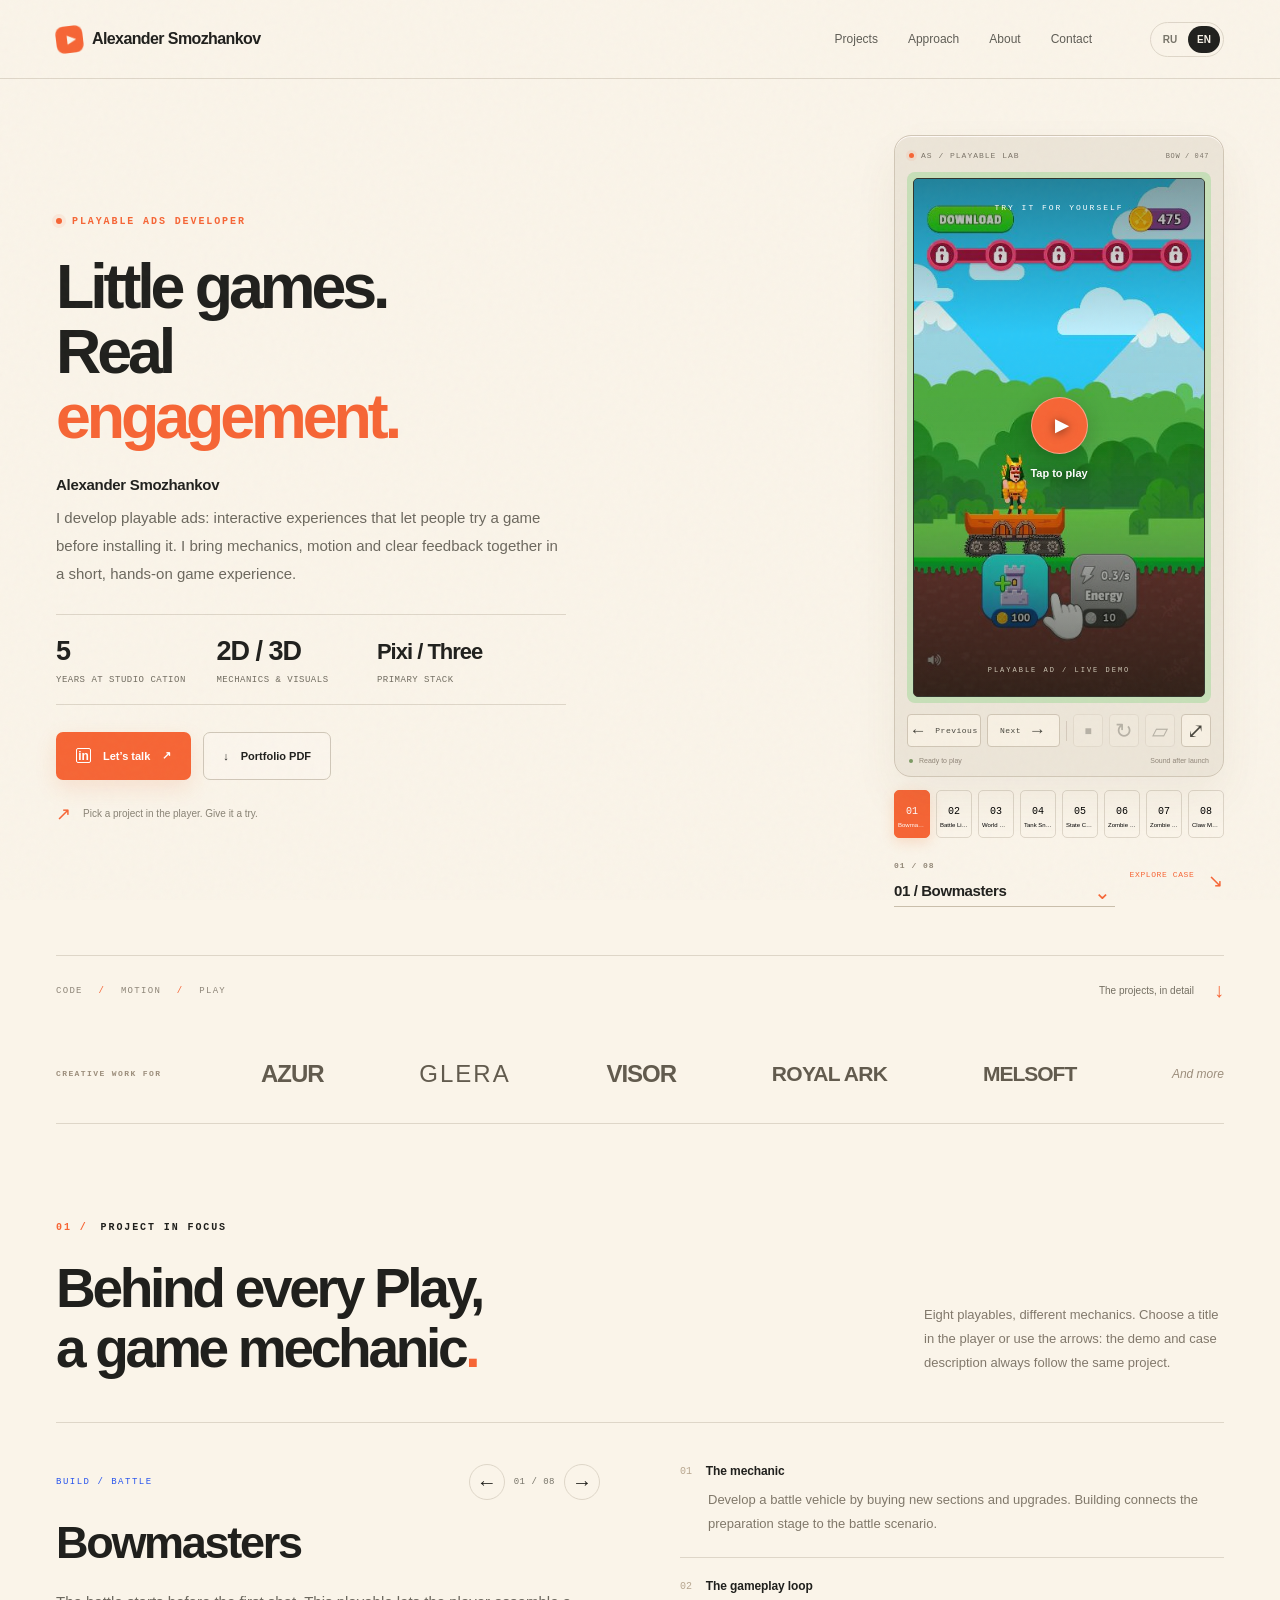
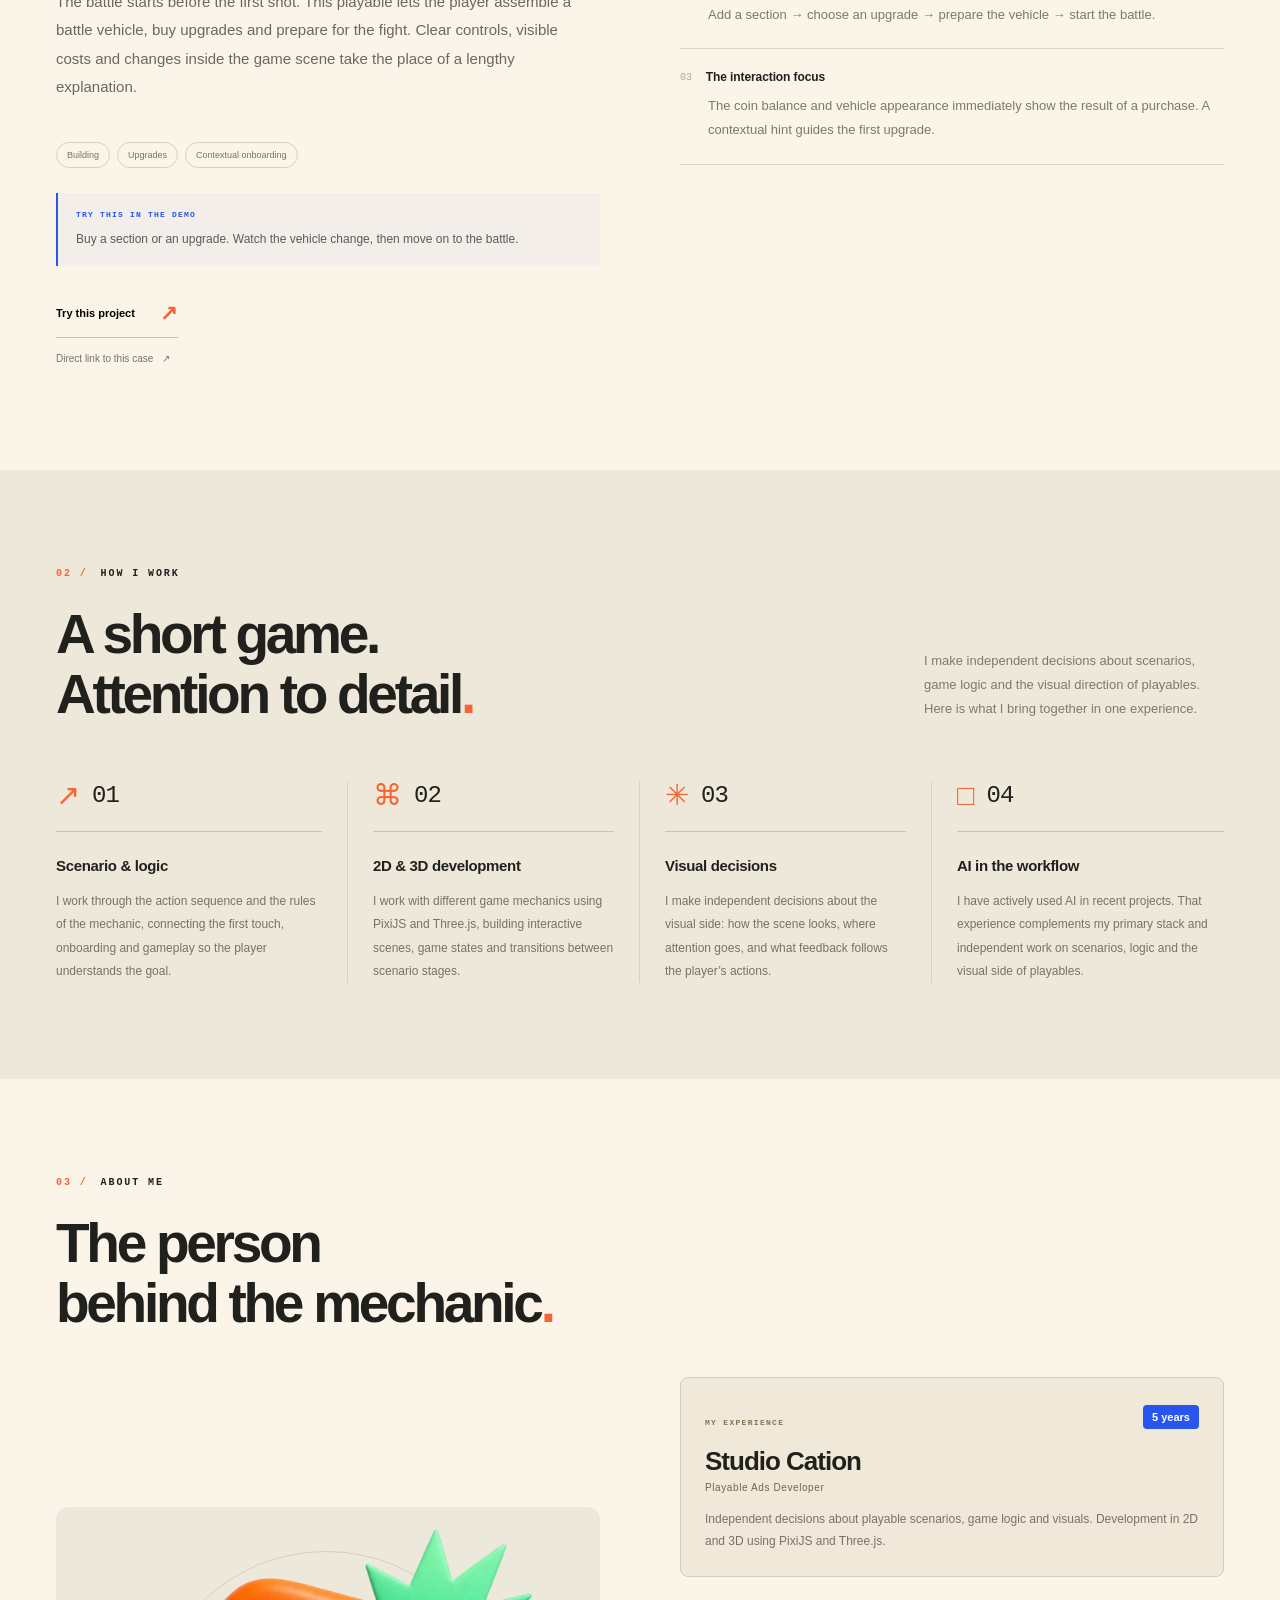
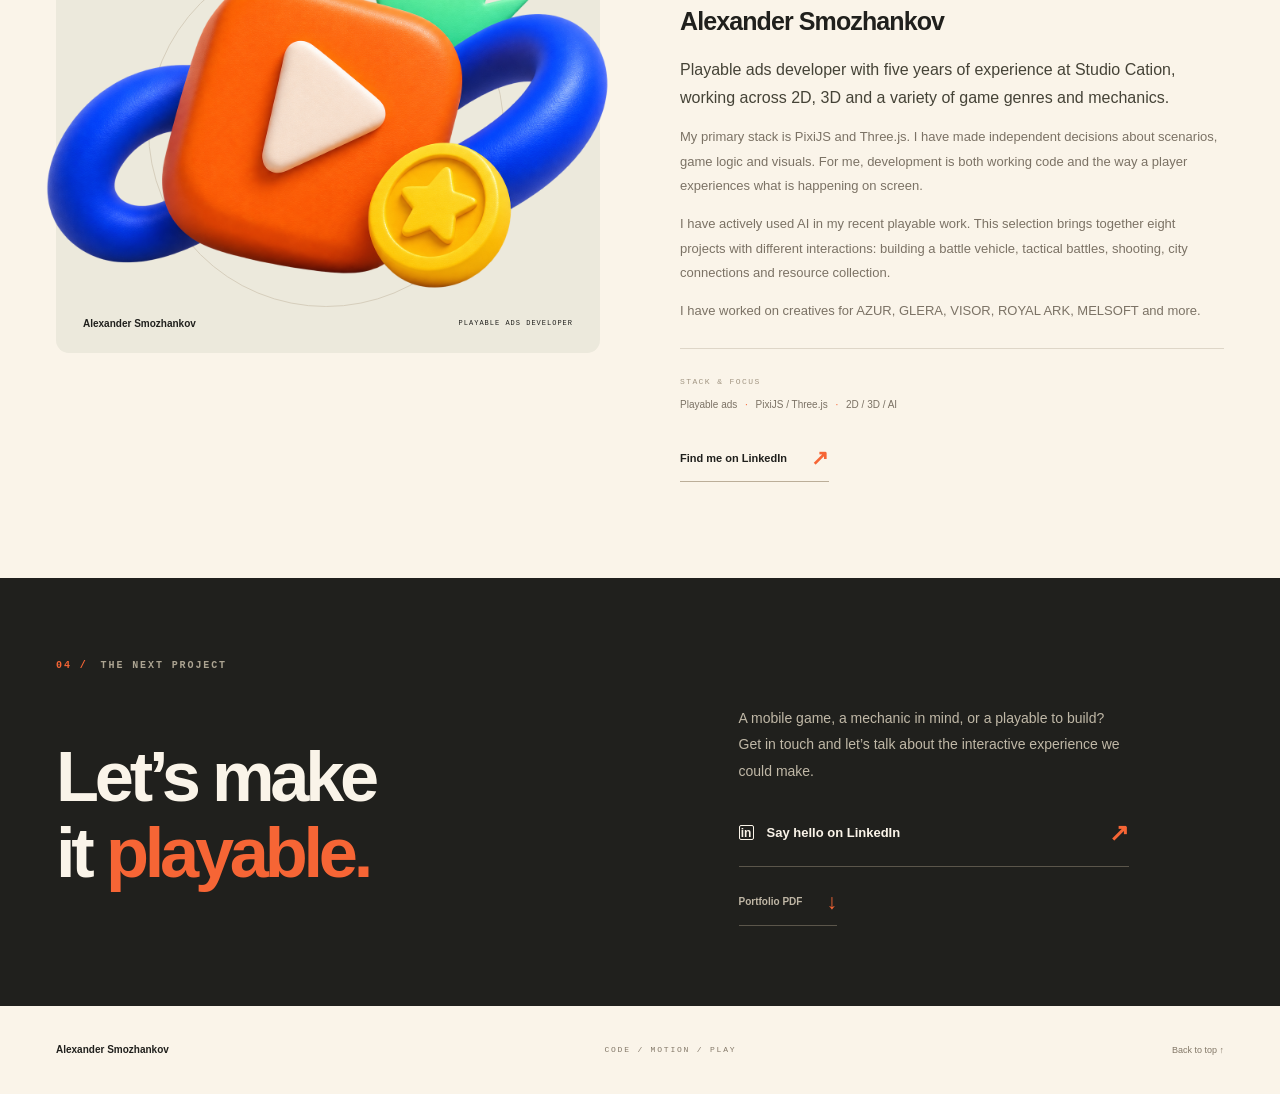
==== index.html @ 994b5083 "Publish playable ads portfolio" ====
<!doctype html>
<html lang="ru">
<head>
  <meta charset="UTF-8">
  <meta name="viewport" content="width=device-width, initial-scale=1">
  <meta name="theme-color" content="#faf4e9">
  <meta name="description" content="Александр Сможанков — разработчик playable ads. Игровые механики, интерактивные сценарии и восемь проектов, которые можно попробовать прямо в браузере.">
  <title>Александр Сможанков — Playable Ads Developer</title>
  <link rel="icon" href="assets/favicon.svg" type="image/svg+xml">
  <link rel="stylesheet" href="assets/fonts.css">
  <link rel="stylesheet" href="styles.css">
  <script src="app.js" defer></script>
</head>
<body>
  <a class="skip-link" href="#work" data-i18n="skip">Перейти к проектам</a>
  <header class="site-header"><div class="wrap header-inner">
    <a class="wordmark" href="#top" aria-label="Alexander Smozhankov — home"><span class="brand-symbol" aria-hidden="true">▶</span><span data-i18n="brand">Александр Сможанков</span></a>
    <nav class="desktop-nav" aria-label="Навигация" data-nav><a href="#work" data-i18n="navWork">Проекты</a><a href="#approach" data-i18n="navApproach">Подход</a><a href="#about" data-i18n="navAbout">Обо мне</a><a href="#contact" data-i18n="navContact">Контакт</a></nav>
    <div class="language-switch" role="group" aria-label="Language"><button type="button" data-lang="ru" aria-pressed="true">RU</button><button type="button" data-lang="en" aria-pressed="false">EN</button></div>
  </div></header>
  <main>
    <section class="hero wrap" id="top" aria-labelledby="hero-title">
      <div class="hero-copy">
        <p class="eyebrow hero-eyebrow"><span class="status-dot" aria-hidden="true"></span>PLAYABLE ADS DEVELOPER</p>
        <h1 id="hero-title" data-i18n="heroTitle">Маленькие игры.<br>Настоящее<br><span class="accent">вовлечение.</span></h1>
        <p class="hero-name" data-i18n="name">Александр Сможанков</p>
        <p class="hero-description" data-i18n="heroDescription">Разрабатываю playable ads — интерактивную рекламу, в которой игру можно попробовать до установки. Соединяю механику, движение и понятный отклик в короткий игровой опыт.</p>
        <div class="hero-facts"><div><strong>5</strong><span data-i18n="factProjects">ЛЕТ В STUDIO CATION</span></div><div><strong>2D / 3D</strong><span data-i18n="factWorlds">МЕХАНИКИ И ВИЗУАЛ</span></div><div><strong class="stack-fact">Pixi / Three</strong><span data-i18n="factBrowser">ОСНОВНОЙ СТЕК</span></div></div>
        <div class="hero-ctas"><a class="button button-orange" href="https://www.linkedin.com/in/aliaxandr-smazhankou-711505274/" target="_blank" rel="noopener noreferrer"><span class="linkedin-icon" aria-hidden="true">in</span><span data-i18n="contactButton">Обсудим проект</span><span aria-hidden="true">↗</span></a><a class="button button-outline pdf-link" href="pdf/Alexander-Smozhankov-RU.pdf" download><span aria-hidden="true">↓</span><span data-i18n="download">Портфолио PDF</span></a></div>
        <a class="hero-footnote" href="#work"><span aria-hidden="true">↗</span><span data-i18n="heroHint">Выбирай проект в плеере — и пробуй.</span></a>
      </div>
      <section class="showcase" id="work" aria-labelledby="showcase-title">
        <h2 class="sr-only" id="showcase-title" data-i18n="showcaseTitle">Интерактивные проекты</h2>
        <div class="game-console" id="game-console">
          <div class="console-top"><span><i aria-hidden="true"></i>AS / PLAYABLE LAB</span><span id="console-code">BOW / 047</span></div>
          <div class="screen-surround" id="screen-surround"><div class="game-screen" id="game-screen">
            <iframe id="playable-frame" title="Bowmasters — playable demo" sandbox="allow-scripts allow-same-origin allow-pointer-lock" allow="autoplay; fullscreen" hidden></iframe>
            <button class="game-cover" id="game-cover" type="button"><img id="cover-image" src="assets/bow.jpg" width="360" height="640" alt="Bowmasters"><span class="cover-shade"></span><span class="cover-top" data-i18n="coverTop">СНАЧАЛА ПОПРОБУЙ</span><span class="cover-cta"><span class="round-play" aria-hidden="true">▶</span><span data-i18n="coverPlay">Нажми, чтобы играть</span></span><span class="cover-bottom">PLAYABLE AD / LIVE DEMO</span></button>
          </div></div>
          <div class="console-controls"><button class="console-control" id="previous-project" type="button"><span aria-hidden="true">←</span><span data-i18n="previous">Назад</span></button><button class="console-control" id="next-project" type="button"><span data-i18n="next">Дальше</span><span aria-hidden="true">→</span></button><span class="control-divider"></span><button class="console-tool" id="stop" type="button" disabled aria-label="Остановить игру" title="Остановить игру">■</button><button class="console-tool" id="restart" type="button" disabled aria-label="Начать заново" title="Начать заново">↻</button><button class="console-tool" id="rotate" type="button" disabled aria-label="Сменить ориентацию" title="Сменить ориентацию">▱</button><button class="console-tool" id="expand" type="button" aria-label="Развернуть" title="Развернуть" aria-pressed="false">⤢</button></div>
          <div class="console-status"><span class="console-light" id="console-light" aria-hidden="true"></span><span id="player-status" data-i18n="ready">Готов к игре</span><span class="console-volume" data-i18n="soundHint">Звук — после запуска</span></div>
        </div>
        <div class="project-tabs" id="project-tabs" role="tablist" aria-label="Выбрать проект"></div>
        <div class="showcase-caption" aria-live="polite" aria-atomic="true"><div><span id="showcase-position" class="eyebrow">01 / 08</span><h3 class="sr-only" id="showcase-project-title">Bowmasters</h3><label class="sr-only" for="project-select" data-i18n="projectSelect">Выбрать проект по названию</label><div class="project-select-wrap"><select id="project-select" aria-describedby="showcase-position"><option value="bow">01 / Bowmasters</option></select><span aria-hidden="true">⌄</span></div></div><a class="case-link" href="#project-case"><span data-i18n="readCase">О проекте</span><span aria-hidden="true">↘</span></a></div>
      </section>
    </section>
    <div class="hero-divider wrap"><span>CODE <i>/</i> MOTION <i>/</i> PLAY</span><a href="#project-case"><span data-i18n="scroll">Проекты в деталях</span><span aria-hidden="true">↓</span></a></div>
    <section class="client-strip wrap" aria-labelledby="clients-title"><p class="eyebrow" id="clients-title" data-i18n="clientsLabel">КРЕАТИВЫ ДЛЯ</p><ul class="client-list"><li>AZUR</li><li>GLERA</li><li>VISOR</li><li>ROYAL ARK</li><li>MELSOFT</li><li class="client-more" data-i18n="clientsMore">И не только</li></ul></section>
    <section class="case-section wrap section-space" id="project-case" aria-labelledby="case-title"><div class="section-heading reveal"><div><p class="eyebrow"><span class="section-index">01 /</span><span data-i18n="caseLabel">ПРОЕКТ В ФОКУСЕ</span></p><h2 id="case-heading" data-i18n="caseHeading">За каждым Play&nbsp;—<br>своя механика<span class="accent">.</span></h2></div><p class="section-intro" data-i18n="caseIntro">Восемь playable с разными механиками. Выбери название в плеере или листай стрелками: демо и описание всегда показывают один проект.</p></div>
      <article class="case-panel reveal" id="case-panel" role="tabpanel" aria-live="polite" aria-atomic="true"><div class="case-main"><div class="case-topline"><p class="case-category" id="case-category"></p><div class="case-nav"><button type="button" data-case-step="-1" aria-label="Предыдущий проект">←</button><span id="case-position">01 / 08</span><button type="button" data-case-step="1" aria-label="Следующий проект">→</button></div></div><h3 id="case-title"></h3><p class="case-summary" id="case-summary"></p><div class="case-tags" id="case-tags"></div><aside class="demo-prompt"><p class="eyebrow" data-i18n="demoLabel">ПОПРОБУЙ В ДЕМО</p><p id="demo-instruction"></p></aside><button class="text-button" id="case-play" type="button"><span data-i18n="tryProject">Попробовать этот проект</span><span aria-hidden="true">↗</span></button><a class="case-permalink" id="case-permalink" href="?project=bow&amp;lang=ru#project-case"><span data-i18n="projectLink">Прямая ссылка на кейс</span><span aria-hidden="true">↗</span></a></div><dl class="case-details"><div><dt><span class="detail-number">01</span><span data-i18n="mechanicLabel">Механика</span></dt><dd id="case-mechanic"></dd></div><div><dt><span class="detail-number">02</span><span data-i18n="loopLabel">Игровая петля</span></dt><dd id="case-loop"></dd></div><div><dt><span class="detail-number">03</span><span data-i18n="interactionLabel">Акцент взаимодействия</span></dt><dd id="case-interaction"></dd></div></dl></article>
    </section>
    <section class="approach-section section-space" id="approach" aria-labelledby="approach-title"><div class="wrap"><div class="section-heading reveal"><div><p class="eyebrow"><span class="section-index">02 /</span><span data-i18n="approachLabel">КАК Я РАБОТАЮ</span></p><h2 id="approach-title" data-i18n="approachTitle">Короткая игра.<br>Внимание к деталям<span class="accent">.</span></h2></div><p class="section-intro" data-i18n="approachIntro">Принимаю самостоятельные решения по сценарию, игровой логике и визуальной части playable. Вот что соединяю в одном опыте.</p></div><div class="approach-grid"><article class="approach-step reveal"><div class="step-marker"><span aria-hidden="true">↗</span><span>01</span></div><h3 data-i18n="step1Title">Сценарий и логика</h3><p data-i18n="step1Body">Продумываю последовательность действий и правила механики. Связываю первое касание, обучение и игровой момент так, чтобы игрок понимал свою цель.</p></article><article class="approach-step reveal"><div class="step-marker"><span aria-hidden="true">⌘</span><span>02</span></div><h3 data-i18n="step2Title">Разработка 2D и 3D</h3><p data-i18n="step2Body">Работаю с разными игровыми механиками на PixiJS и Three.js. Собираю интерактивную сцену, игровые состояния и переходы между этапами сценария.</p></article><article class="approach-step reveal"><div class="step-marker"><span aria-hidden="true">✳</span><span>03</span></div><h3 data-i18n="step3Title">Визуальные решения</h3><p data-i18n="step3Body">Самостоятельно принимаю решения по визуальной части: как выглядит игровая сцена, на чём держится внимание и какой отклик получает игрок после действия.</p></article><article class="approach-step reveal"><div class="step-marker"><span aria-hidden="true">□</span><span>04</span></div><h3 data-i18n="step4Title">ИИ в рабочем процессе</h3><p data-i18n="step4Body">В последних проектах активно использовал ИИ. Этот опыт дополняет мой основной стек и самостоятельную работу со сценарием, логикой и визуалом плейблов.</p></article></div></div></section>
    <section class="about-section wrap section-space" id="about" aria-labelledby="about-title"><div class="section-heading reveal"><div><p class="eyebrow"><span class="section-index">03 /</span><span data-i18n="aboutLabel">ОБО МНЕ</span></p><h2 id="about-title" data-i18n="aboutTitle">Человек<br>за механикой<span class="accent">.</span></h2></div></div><div class="about-layout"><div class="about-art reveal"><img src="assets/hero.png" alt="" width="1536" height="1024" loading="lazy"><div class="about-signature"><span data-i18n="name">Александр Сможанков</span><span>PLAYABLE ADS DEVELOPER</span></div></div><div class="about-copy reveal"><div class="experience-card"><div class="experience-top"><p class="eyebrow" data-i18n="experienceLabel">МОЙ ОПЫТ</p><span data-i18n="experienceDuration">5 лет</span></div><strong>Studio Cation</strong><span class="experience-role">Playable Ads Developer</span><p data-i18n="experienceScope">Самостоятельные решения по сценарию, игровой логике и визуальной части playable. Разработка в 2D и 3D на PixiJS и Three.js.</p></div><h3 data-i18n="name">Александр Сможанков</h3><p class="about-lead" data-i18n="aboutLead">Разработчик playable ads с пятилетним опытом работы в Studio Cation. Работал с 2D и 3D, разными игровыми жанрами и механиками.</p><p data-i18n="aboutBody">Мой основной стек — PixiJS и Three.js. В проектах самостоятельно принимал решения по сценарию, игровой логике и визуальной части: для меня разработка — это и работающий код, и то, как игрок воспринимает происходящее на экране.</p><p data-i18n="aboutPortfolio">В последнее время активно использовал ИИ в работе над playable. В этой подборке — восемь проектов с разными типами взаимодействия: развитие боевой машины, тактические сражения, стрельба, соединение городов и сбор ресурсов.</p><p data-i18n="aboutClients">Работал над креативами для AZUR, GLERA, VISOR, ROYAL ARK, MELSOFT и не только.</p><div class="about-focus"><span data-i18n="focusLabel">СТЕК И ФОКУС</span><p>Playable ads <i>·</i> <span data-i18n="focusInteraction">PixiJS / Three.js</span> <i>·</i> <span data-i18n="focusMotion">2D / 3D / ИИ</span></p></div><a class="text-link" href="https://www.linkedin.com/in/aliaxandr-smazhankou-711505274/" target="_blank" rel="noopener noreferrer"><span data-i18n="moreLinkedIn">Профиль в LinkedIn</span><span aria-hidden="true">↗</span></a></div></div></section>
    <section class="contact-section" id="contact" aria-labelledby="contact-title"><div class="wrap"><p class="eyebrow reveal"><span class="section-index">04 /</span><span data-i18n="contactLabel">СЛЕДУЮЩИЙ ПРОЕКТ</span></p><div class="contact-row reveal"><h2 id="contact-title" data-i18n="contactTitle">Давай сделаем<br>это <span class="accent">игрой.</span></h2><div class="contact-copy"><p data-i18n="contactDescription">Есть мобильная игра, идея механики или задача на playable? Напиши — обсудим, какой интерактивный опыт из этого получится.</p><a class="contact-link" href="https://www.linkedin.com/in/aliaxandr-smazhankou-711505274/" target="_blank" rel="noopener noreferrer"><span class="linkedin-icon" aria-hidden="true">in</span><span data-i18n="contactLinkedIn">Связаться в LinkedIn</span><span aria-hidden="true">↗</span></a><a class="text-link pdf-link" href="pdf/Alexander-Smozhankov-RU.pdf" download><span data-i18n="download">Портфолио PDF</span><span aria-hidden="true">↓</span></a></div></div></div></section>
  </main>
  <footer class="wrap footer"><a href="#top" data-i18n="name">Александр Сможанков</a><span>CODE / MOTION / PLAY</span><a href="#top"><span data-i18n="backTop">Наверх</span> ↑</a></footer>
  <div class="console-backdrop" id="console-backdrop" hidden></div>
</body>
</html>
---- assets/fonts.css ----
/* System font fallback. */
---- styles.css ----
:root {
  --paper:#faf4e9; --ink:#20201d; --muted:#777469; --line:#ded6c8;
  --orange:#f66535; --blue:#2855ed; --mint:#b6efd0; --ease:cubic-bezier(.22,1,.36,1);
  font-family:Manrope,Arial,sans-serif; color:var(--ink); background:var(--paper); color-scheme:light;
}
*{box-sizing:border-box}html{scroll-behavior:smooth;scroll-padding-top:100px}body{margin:0;overflow-x:hidden}
body::before{content:'';position:fixed;inset:0;pointer-events:none;z-index:150;opacity:.045;background-image:url("data:image/svg+xml,%3Csvg viewBox='0 0 180 180' xmlns='http://www.w3.org/2000/svg'%3E%3Cfilter id='n'%3E%3CfeTurbulence type='fractalNoise' baseFrequency='.9' numOctaves='3' stitchTiles='stitch'/%3E%3C/filter%3E%3Crect width='100%25' height='100%25' opacity='.6' filter='url(%23n)'/%3E%3C/svg%3E")}
[hidden]{display:none!important}a{color:inherit;text-decoration:none}button{font:inherit;cursor:pointer;-webkit-tap-highlight-color:transparent}button:disabled{cursor:default;opacity:.32}button,a{touch-action:manipulation}button:focus-visible,a:focus-visible{outline:3px solid var(--blue);outline-offset:5px}::selection{background:var(--orange);color:white}h1,h2,h3,p,dl,dd{margin:0}.wrap{width:calc(100% - 112px);max-width:1240px;margin-inline:auto}.sr-only{position:absolute;width:1px;height:1px;overflow:hidden;clip-path:inset(50%);white-space:nowrap}.skip-link{position:fixed;left:16px;top:-100px;z-index:200;padding:14px;background:var(--ink);color:white}.skip-link:focus{top:10px}.accent{color:var(--orange)}
.site-header{position:sticky;top:0;z-index:40;background:#faf4e9f2;border-bottom:1px solid var(--line);backdrop-filter:blur(12px)}.header-inner{height:78px;display:flex;align-items:center;justify-content:space-between;gap:30px}.wordmark{display:flex;align-items:center;gap:9px;font-size:16px;font-weight:800;letter-spacing:-.6px;white-space:nowrap}.brand-symbol{display:grid;place-items:center;background:var(--orange);color:var(--paper);width:27px;height:27px;font-size:11px;border-radius:8px;transform:rotate(-7deg);padding-left:2px}.desktop-nav{display:flex;gap:30px;font-size:12px;color:#5f5d55;margin-left:auto;margin-right:28px}.desktop-nav a{position:relative;padding-block:10px}.desktop-nav a::after{content:'';position:absolute;bottom:3px;left:0;width:100%;height:2px;background:var(--orange);transform:scaleX(0);transform-origin:left;transition:transform .25s var(--ease)}.desktop-nav a:hover::after{transform:scaleX(1)}.language-switch{display:flex;gap:2px;padding:3px;border:1px solid var(--line);border-radius:24px}.language-switch button{border:0;background:none;width:32px;height:27px;font-size:10px;font-weight:700;border-radius:24px;color:var(--muted)}.language-switch button[aria-pressed=true]{background:var(--ink);color:var(--paper)}
.hero{display:grid;grid-template-columns:minmax(0,1.25fr) minmax(340px,.85fr);align-items:center;gap:85px;padding-top:56px;padding-bottom:48px}.hero-copy{padding-block:30px}.eyebrow{font:600 10px/1.5 'Courier New',monospace;letter-spacing:1.9px}.hero-eyebrow{display:flex;align-items:center;gap:10px;color:var(--orange);margin-bottom:25px}.status-dot{display:inline-block;width:6px;height:6px;border-radius:50%;background:var(--orange);box-shadow:0 0 0 4px #f6653515}h1{font-family:'Arial Black',Manrope,Arial,sans-serif;font-size:clamp(47px,4.9vw,73px);line-height:1.04;letter-spacing:-.065em;font-weight:900}h1 .accent{display:inline-block}.hero-name{font-size:15px;font-weight:700;margin-top:27px;letter-spacing:-.3px}.hero-description{font-size:15px;line-height:1.85;color:#6c685e;max-width:510px;margin-top:11px}.hero-facts{display:grid;grid-template-columns:1fr 1fr 1.3fr;gap:15px;max-width:510px;padding:19px 0 17px;margin-top:27px;border-block:1px solid var(--line)}.hero-facts strong{display:block;font-size:27px;font-weight:800;line-height:1.3;letter-spacing:-1px}.hero-facts .stack-fact{font-size:22px;line-height:1.6}.hero-facts span{display:block;font:9px/1.6 'Courier New',monospace;letter-spacing:.5px;margin-top:3px;color:#716c60}.hero-ctas{display:flex;flex-wrap:wrap;gap:12px;margin-top:27px}.button{display:inline-flex;align-items:center;justify-content:center;gap:12px;min-height:48px;padding:14px 19px;border:1px solid transparent;border-radius:7px;font-size:11px;font-weight:700;transition:transform .25s var(--ease),box-shadow .25s var(--ease)}.button:hover{transform:translateY(-3px)}.button:active{transform:translateY(1px) scale(.98)}.button-orange{background:var(--orange);color:white;box-shadow:0 8px 22px #e8612522}.button-orange:hover{box-shadow:0 10px 28px #e8612536}.button-outline{border-color:#d0c7b8;background:#fffaf333}.linkedin-icon{display:inline-grid;place-items:center;width:15px;height:15px;font:bold 12px Arial;border:1px solid currentColor;border-radius:2px}.hero-footnote{display:flex;gap:12px;align-items:center;font-size:10px;line-height:1.6;color:#898375;margin-top:20px}.hero-footnote>span:first-child{font-size:18px;color:var(--orange)}
.showcase{width:min(100%,330px);justify-self:end;scroll-margin-top:10px}.game-console{position:relative;background:#ece5d8;border:1px solid #d1c7b6;border-radius:17px;padding:12px;box-shadow:0 20px 45px #5b463311,inset 0 1px 0 #fffaf7;isolation:isolate}.console-top{display:flex;align-items:center;justify-content:space-between;gap:8px;padding:3px 2px 12px;font:8px 'Courier New',monospace;letter-spacing:1px;color:#7b7367}.console-top>span:first-child{display:flex;align-items:center;gap:7px}.console-top i{width:5px;height:5px;border-radius:50%;background:var(--orange);box-shadow:0 0 0 3px #f6653515}.console-top>span:last-child{font-size:7px;letter-spacing:.6px}.screen-surround{padding:6px;background:var(--project-bg,#c7dfb8);border-radius:8px;transition:background .4s}.game-screen{position:relative;width:100%;aspect-ratio:9/16;border:1px solid #33362d;background:#10120e;border-radius:5px;overflow:hidden}.game-screen iframe{position:absolute;inset:0;display:block;width:100%;height:100%;border:0}.game-cover{position:absolute;inset:0;padding:0;border:0;background:var(--ink);color:white;overflow:hidden;touch-action:pan-y}.game-cover img{display:block;width:100%;height:100%;object-fit:cover;transition:transform .65s var(--ease)}.game-cover:hover img{transform:scale(1.035)}.cover-shade{position:absolute;inset:0;background:linear-gradient(#14180e65,transparent 30%,#11180c0a 55%,#14180eb3)}.cover-top,.cover-bottom{position:absolute;left:0;right:0;text-align:center;font:8px 'Courier New',monospace;letter-spacing:2px}.cover-top{top:24px}.cover-bottom{bottom:22px;font-size:7px;color:#fffde7c2}.cover-cta{position:absolute;left:0;right:0;top:50%;transform:translateY(-50%);display:flex;flex-direction:column;align-items:center;gap:13px;font-size:11px;font-weight:700;text-shadow:0 1px 10px #0008}.round-play{display:grid;place-items:center;width:57px;height:57px;padding-left:4px;background:var(--orange);border:1px solid #ffffff67;border-radius:50%;font-size:17px;box-shadow:0 7px 25px #0003;transition:transform .3s var(--ease)}.game-cover:hover .round-play{transform:scale(1.09)}.console-controls{display:grid;grid-template-columns:minmax(0,1fr) minmax(0,1fr) 1px repeat(4,30px);gap:6px;padding-top:11px;align-items:center}.console-control,.console-tool{border:1px solid #d0c6b5;background:#f7f0e3;border-radius:4px;height:33px;display:flex;align-items:center;justify-content:center;color:#48463d;transition:background .2s,color .2s,transform .2s}.console-control{gap:8px;font:8px 'Courier New',monospace;letter-spacing:.5px}.console-control>span:first-child:not([data-i18n]),.console-control>span:last-child:not([data-i18n]){font:17px Arial}.console-tool{font-size:21px}.console-control:hover,.console-tool:not(:disabled):hover{background:var(--ink);color:var(--paper);border-color:var(--ink)}.console-control:active,.console-tool:active{transform:scale(.95)}.control-divider{width:1px;height:20px;background:#d4cabc}.console-status{display:flex;gap:6px;align-items:center;padding:10px 2px 0;font-size:7px;color:#918779}.console-light{width:4px;height:4px;flex-shrink:0;border-radius:50%;background:#7d9a63}.console-light.is-playing{background:var(--orange)}.console-volume{margin-left:auto;font-size:7px}.project-tabs{display:grid;grid-template-columns:repeat(var(--project-count,5),minmax(0,1fr));gap:6px;margin-top:13px}.project-tabs button{min-width:0;border:1px solid var(--line);border-radius:5px;padding:9px 3px;background:transparent;transition:background .2s,color .2s,border-color .2s;line-height:1.1}.project-tabs button>span:first-child{font:10px 'Courier New',monospace}.tab-title{display:block;font-size:6px;white-space:nowrap;overflow:hidden;text-overflow:ellipsis;margin-top:4px}.project-tabs button[aria-selected=true]{background:var(--orange);border-color:var(--orange);color:white;box-shadow:0 4px 13px #ee6d2830}.project-tabs button:hover{border-color:var(--orange)}.showcase-caption{display:flex;align-items:center;justify-content:space-between;gap:15px;margin-top:16px}.showcase-caption .eyebrow{font-size:8px;color:#928777;letter-spacing:1px}.showcase-caption h3{font-size:16px;margin-top:5px;letter-spacing:-.45px;font-weight:700}.case-link{display:flex;gap:14px;font:8px 'Courier New',monospace;letter-spacing:.6px;text-transform:uppercase;color:var(--orange);padding-block:12px}.case-link>span:last-child{font:18px Arial}.hero-divider{display:flex;justify-content:space-between;align-items:center;padding:23px 0;border-top:1px solid var(--line);font:9px 'Courier New',monospace;color:#8d8578;letter-spacing:1.3px}.hero-divider i{font-style:normal;padding-inline:9px;color:var(--orange)}.hero-divider a{display:flex;align-items:center;gap:20px;font:10px Arial;letter-spacing:0;color:#746f62}.hero-divider a>span:last-child{font-size:20px;color:var(--orange)}
.section-space{padding-block:96px}.section-heading{display:flex;align-items:flex-end;justify-content:space-between;gap:65px;margin-bottom:44px}.section-index{color:var(--orange);margin-right:13px}.section-heading .eyebrow{margin-bottom:23px}h2{font-size:clamp(37px,4.3vw,61px);line-height:1.09;letter-spacing:-.06em;font-weight:800}.section-intro{max-width:300px;color:#81786b;font-size:13px;line-height:1.85;padding-bottom:3px}.case-panel{display:grid;grid-template-columns:1fr 1fr;gap:80px;padding:41px 0 10px;border-top:1px solid var(--line)}.case-category{font:9px 'Courier New',monospace;letter-spacing:1.5px;color:var(--blue);margin-bottom:15px}.case-main h3{font-size:45px;line-height:1.1;letter-spacing:-2.3px;max-width:540px}.case-summary{font-size:15px;line-height:1.9;color:#6c685e;margin-top:20px;max-width:520px;min-height:130px}.case-tags{display:flex;flex-wrap:wrap;gap:7px;margin-top:24px}.case-tags span{font-size:9px;border:1px solid #d9d0c2;padding:7px 10px;border-radius:24px;color:#7b7264}.text-button{display:inline-flex;align-items:center;gap:25px;border:0;border-bottom:1px solid #c8bcaa;background:none;padding:12px 0;font-size:11px;font-weight:700;margin-top:23px}.text-button>span:last-child{font-size:21px;color:var(--orange)}.case-details>div{padding:21px 0;border-bottom:1px solid var(--line)}.case-details>div:first-child{padding-top:0}.case-details dt{display:flex;align-items:center;gap:14px;font-size:12px;font-weight:700;letter-spacing:-.1px}.detail-number{font:10px 'Courier New',monospace;color:#b7a68f}.case-details dd{font-size:13px;line-height:1.85;color:#80786a;margin-top:10px;padding-left:28px}.approach-section{background:#eee8da;position:relative}.approach-grid{display:grid;grid-template-columns:repeat(4,minmax(0,1fr));margin-top:57px}.approach-step{padding:0 25px;border-right:1px solid #d8d0c1}.approach-step:first-child{padding-left:0}.approach-step:last-child{border:0;padding-right:0}.step-marker{display:flex;align-items:center;gap:12px;padding-bottom:21px;border-bottom:1px solid #cec2b0;margin-bottom:23px}.step-marker>span:first-child{font-size:29px;line-height:1;color:var(--orange)}.step-marker>span:last-child{font:24px 'Courier New',monospace;letter-spacing:-1px}.approach-step h3{font-size:15px;letter-spacing:-.35px;line-height:1.5;margin-bottom:12px}.approach-step p{font-size:12px;line-height:1.95;color:#7a7161}.about-layout{display:grid;grid-template-columns:1fr 1fr;gap:80px;align-items:center}.about-art{position:relative;min-height:415px;background:#ece9dc;border-radius:13px;display:flex;align-items:center;padding-bottom:40px}.about-art::before{content:'';position:absolute;width:65%;aspect-ratio:1;left:17%;top:10%;border:1px solid #d6cebc;border-radius:50%;pointer-events:none}.about-art img{position:relative;width:112%;height:auto;max-width:none;margin-left:-6%;z-index:1}.about-signature{position:absolute;bottom:24px;left:27px;right:27px;display:flex;justify-content:space-between;gap:16px;align-items:center;z-index:2}.about-signature>span:first-child{font-size:10px;font-weight:700}.about-signature>span:last-child{font:7px 'Courier New',monospace;letter-spacing:1px}.about-copy h3{font-size:25px;letter-spacing:-.9px;margin-bottom:20px}.about-copy p{font-size:13px;line-height:1.9;color:#7b7265;margin-top:13px}.about-copy .about-lead{font-size:16px;line-height:1.75;color:#454337}.about-focus{border-top:1px solid var(--line);padding-top:21px;margin-top:24px}.about-focus>span{font:8px 'Courier New',monospace;letter-spacing:1.4px;color:#a29683}.about-focus p{font-size:10px;margin-top:7px;line-height:2}.about-focus i{font-style:normal;color:var(--orange);padding-inline:5px}.text-link{display:inline-flex;align-items:center;gap:24px;padding:11px 0;border-bottom:1px solid #bbae99;font-size:11px;font-weight:700;margin-top:20px}.text-link>span:last-child{font-size:21px;color:var(--orange)}.contact-section{padding-block:80px;background:var(--ink);color:var(--paper)}.contact-section .eyebrow{color:#aba391}.contact-row{display:grid;grid-template-columns:1.2fr 1fr;gap:100px;align-items:center;margin-top:32px}.contact-row h2{font-size:clamp(44px,5.5vw,80px);line-height:1.08;letter-spacing:-.06em}.contact-copy>p{font-size:14px;line-height:1.9;color:#c0b8a7;max-width:390px}.contact-link{display:flex;align-items:center;gap:13px;font-size:13px;font-weight:700;max-width:390px;border-bottom:1px solid #5b564b;padding:19px 0;margin-top:15px}.contact-link>span:last-child{margin-left:auto;font-size:24px;color:var(--orange)}.contact-copy .text-link{font-size:10px;margin-top:12px;border-bottom-color:#5b564b;color:#bfb6a5}.footer{min-height:88px;display:flex;justify-content:space-between;align-items:center;gap:20px;font-size:10px;color:#837868}.footer>a:first-child{font-weight:700;color:var(--ink)}.footer>span{font:8px 'Courier New',monospace;letter-spacing:1.8px}.footer>a:last-child{font-size:9px}.reveal{opacity:1;transform:none}.motion-ready .reveal{opacity:0;transform:translateY(22px);transition:opacity .75s var(--ease),transform .75s var(--ease)}.motion-ready .reveal.visible{opacity:1;transform:none}
.console-backdrop{position:fixed;inset:0;background:#17160fe6;z-index:90;backdrop-filter:blur(7px)}.console-expanded{overflow:hidden}.game-console.is-expanded{position:fixed;z-index:100;inset:24px;margin:auto;width:min(1000px,calc(100% - 48px));height:calc(100dvh - 48px);display:flex;flex-direction:column;padding:14px 20px}.game-console.is-expanded .screen-surround{flex:1;min-height:0;display:flex;align-items:center;justify-content:center;padding:14px}.game-console.is-expanded .game-screen{height:100%;width:auto;max-width:100%;aspect-ratio:9/16}.game-console.is-expanded .console-controls{width:min(430px,100%);align-self:center;flex-shrink:0}.game-console.is-expanded .console-status{width:min(430px,100%);align-self:center;flex-shrink:0}.screen-surround.is-landscape .game-screen{aspect-ratio:16/9}.game-console.is-expanded .screen-surround.is-landscape .game-screen{width:100%;height:auto;max-height:100%;aspect-ratio:16/9}
@media(max-width:1200px){.hero{gap:50px}.showcase{width:330px}.hero-description{font-size:14px}.hero-facts span{font-size:8px}.hero-facts .stack-fact{font-size:20px}.hero h1{font-size:58px}.section-heading{gap:45px}.case-panel,.about-layout{gap:55px}.approach-step{padding-inline:20px}.contact-row{gap:65px}}
@media(max-width:960px){.wrap{width:calc(100% - 72px)}.header-inner{height:72px;gap:24px}.desktop-nav{gap:20px;margin-right:10px;font-size:11px}.wordmark{font-size:14px}.hero{grid-template-columns:1fr;gap:42px;padding-top:30px}.hero-copy{max-width:660px;padding-bottom:0}.hero h1{font-size:clamp(50px,7.6vw,69px)}.hero-description{max-width:570px;font-size:15px}.showcase{justify-self:center;width:min(100%,380px)}.hero-facts{max-width:570px}.hero-facts .stack-fact{font-size:22px}.hero-footnote{margin-top:20px}.section-space{padding-block:70px}.section-heading{display:block}.section-intro{max-width:490px;margin-top:23px}.case-panel,.about-layout{gap:38px}.case-main h3{font-size:37px}.case-summary{font-size:14px}.approach-grid{grid-template-columns:1fr 1fr;gap:38px 0}.approach-step{padding-inline:27px}.approach-step:nth-child(2){border-right:0;padding-right:0}.approach-step:nth-child(3){padding-left:0}.approach-step p{font-size:13px}.about-art{min-height:310px}.about-signature{left:16px;right:16px;bottom:18px;display:block}.about-signature>span{display:block}.about-signature>span:last-child{margin-top:7px;font-size:6px}.about-copy .about-lead{font-size:14px}.contact-row{gap:50px}.contact-row h2{font-size:51px}}
@media(max-width:650px){.wrap{width:calc(100% - 40px)}html{scroll-padding-top:85px}.header-inner{height:66px;gap:12px}.desktop-nav{display:none}.wordmark{font-size:14px}.language-switch button{width:29px;height:25px}.hero{padding-top:23px;gap:34px;padding-bottom:34px}.hero-copy{padding-top:17px}.hero-eyebrow{font-size:8px;letter-spacing:1.5px;margin-bottom:22px}.hero h1{font-size:clamp(31px,10vw,60px);letter-spacing:-.065em;line-height:1.08}.hero-name{font-size:13px;margin-top:22px}.hero-description{font-size:13px;line-height:1.9;margin-top:9px}.hero-facts{gap:10px;margin-top:23px;padding-block:16px}.hero-facts strong{font-size:24px}.hero-facts .stack-fact{font-size:18px;line-height:1.75}.hero-facts span{font-size:8px;letter-spacing:0;line-height:1.5}.hero-ctas{gap:9px;margin-top:23px}.button{font-size:10px;padding:13px 14px;min-height:45px;gap:9px}.hero-footnote{font-size:9px;margin-top:16px}.showcase{width:min(100%,350px)}.game-console{padding:10px;border-radius:13px}.console-top{font-size:7px;padding-bottom:10px}.console-top>span:last-child{font-size:6px}.console-controls{grid-template-columns:minmax(0,1fr) minmax(0,1fr) 1px repeat(4,32px);gap:5px;padding-top:9px}.console-tool,.console-control{height:40px}.console-control{font-size:7px;gap:5px}.console-status{font-size:6px;padding-top:9px}.console-volume{font-size:6px}.project-tabs{gap:5px;margin-top:11px}.project-tabs button{padding-block:10px}.tab-title{font-size:6px}.showcase-caption{margin-top:14px}.showcase-caption h3{font-size:15px}.showcase-caption .eyebrow{font-size:7px}.case-link{font-size:7px;gap:10px}.hero-divider{padding-block:18px;font-size:7px;letter-spacing:.7px}.hero-divider i{padding-inline:3px}.hero-divider a{font-size:9px;gap:11px}.section-space{padding-block:54px}.section-heading{margin-bottom:30px}.section-heading .eyebrow{font-size:8px;letter-spacing:1.2px;margin-bottom:20px}.section-index{margin-right:8px}h2{font-size:37px;line-height:1.1}.section-intro{font-size:12px;line-height:1.8;margin-top:20px}.case-panel{grid-template-columns:1fr;gap:32px;padding-top:28px}.case-main h3{font-size:35px;letter-spacing:-1.5px}.case-category{font-size:8px}.case-summary{font-size:13px;line-height:1.95;min-height:0;margin-top:17px}.case-tags{margin-top:20px;gap:6px}.case-tags span{font-size:8px;padding:7px 9px}.text-button{font-size:10px;margin-top:18px}.case-details>div{padding-block:18px}.case-details dt{font-size:11px}.case-details dd{font-size:12px;line-height:1.85}.approach-grid{grid-template-columns:1fr;gap:29px;margin-top:33px}.approach-step,.approach-step:nth-child(2),.approach-step:nth-child(3){border:0;padding:0}.step-marker{gap:11px;padding-bottom:13px;margin-bottom:15px}.step-marker>span:first-child{font-size:25px}.step-marker>span:last-child{font-size:20px}.approach-step h3{font-size:15px;margin-bottom:8px}.approach-step p{font-size:12px;line-height:1.9}.about-layout{grid-template-columns:1fr;gap:31px}.about-art{min-height:270px;max-width:440px;padding-bottom:35px}.about-copy h3{font-size:23px;margin-bottom:15px}.about-copy p{font-size:12px;line-height:1.95}.about-copy .about-lead{font-size:14px}.about-signature{display:flex;align-items:center}.about-signature>span:first-child{font-size:9px}.about-signature>span:last-child{font-size:6px;margin-top:0}.about-focus{padding-top:17px;margin-top:20px}.about-focus p{font-size:9px}.contact-section{padding-block:54px}.contact-row{grid-template-columns:1fr;gap:27px;margin-top:24px}.contact-row h2{font-size:clamp(38px,11vw,63px);line-height:1.1}.contact-section .eyebrow{font-size:8px}.contact-copy>p{font-size:12px;line-height:1.9}.contact-link{font-size:12px;margin-top:9px}.footer{font-size:9px;min-height:77px;gap:12px}.footer>span{display:none}.footer>a:last-child{font-size:8px}.game-console.is-expanded{inset:10px;width:calc(100% - 20px);height:calc(100dvh - 20px);padding:12px}.game-console.is-expanded .screen-surround{padding:5px}.game-console.is-expanded .game-screen{max-height:100%;max-width:100%;height:auto;width:min(100%,calc((100dvh - 170px)*9/16));aspect-ratio:9/16}.game-console.is-expanded .screen-surround.is-landscape .game-screen{width:100%;aspect-ratio:16/9;height:auto}}
@media(prefers-reduced-motion:reduce){html{scroll-behavior:auto}*,*::before,*::after{animation:none!important;transition:none!important}.motion-ready .reveal{opacity:1;transform:none}}

.client-strip{display:grid;grid-template-columns:170px 1fr;align-items:center;gap:35px;padding-block:35px;border-bottom:1px solid var(--line)}.client-strip .eyebrow{font-size:8px;color:#9c8e7c;letter-spacing:1.4px}.client-list{display:flex;align-items:center;justify-content:space-between;flex-wrap:wrap;gap:25px;margin:0;padding:0;list-style:none}.client-list li{font-size:24px;font-weight:800;letter-spacing:-1px;color:#625b4e}.client-list li:nth-child(2){font-weight:500;letter-spacing:2px}.client-list li:nth-child(4){font-size:21px;letter-spacing:-.7px}.client-list li:nth-child(5){font-family:'Arial Black',Arial,sans-serif;font-size:21px;letter-spacing:-1px}@media(max-width:960px){.client-strip{grid-template-columns:1fr;gap:21px}.client-list{justify-content:flex-start;gap:22px 36px}.client-list li{font-size:22px}}@media(max-width:650px){.client-strip{padding-block:27px;gap:19px}.client-list{display:grid;grid-template-columns:repeat(3,minmax(0,1fr));gap:21px 14px}.client-list li{font-size:18px}.client-list li:nth-child(2){letter-spacing:1.5px}.client-list li:nth-child(4),.client-list li:nth-child(5){font-size:15px}}

.client-list .client-more{font:italic 12px Arial;letter-spacing:0;color:#9c8e7c;white-space:nowrap}@media(max-width:650px){.client-list .client-more{font-size:11px}}

@media(max-width:650px){.project-tabs .tab-title{display:none}.project-tabs button{min-height:40px}.project-tabs button>span:first-child{font-size:11px}}

#stop{font-size:12px}.case-topline{display:flex;align-items:center;justify-content:space-between;gap:15px;flex-wrap:wrap;margin-bottom:18px}.case-topline .case-category{margin:0}.case-nav{display:flex;align-items:center;gap:9px;flex-shrink:0}.case-nav button{display:grid;place-items:center;width:36px;height:36px;border:1px solid var(--line);border-radius:50%;background:transparent;color:var(--ink);font-size:20px;transition:background .2s,color .2s}.case-nav button:hover{background:var(--orange);border-color:var(--orange);color:white}.case-nav span{font:9px 'Courier New',monospace;letter-spacing:.5px;color:var(--muted)}@media(max-width:650px){.case-nav button{width:40px;height:40px}.case-nav{gap:7px}}

@media(max-width:650px){#case-heading{font-size:clamp(28px,9vw,37px)}}

/* Named project selection and concise experience evidence. */
select{font:inherit;color:inherit}select:focus-visible{outline:3px solid var(--blue);outline-offset:4px}
.wordmark{min-width:0}.brand-symbol,.language-switch{flex-shrink:0}.wordmark>[data-i18n=brand]{white-space:normal;line-height:1.2}
.showcase-caption>div{min-width:0;flex:1}.project-select-wrap{display:flex;align-items:center;position:relative;margin-top:5px}.project-select-wrap select{appearance:none;width:100%;max-width:100%;background:transparent;border:0;border-bottom:1px solid #c9beab;border-radius:0;padding:5px 23px 7px 0;font-size:15px;font-weight:800;letter-spacing:-.4px;cursor:pointer}.project-select-wrap>span{position:absolute;right:4px;pointer-events:none;color:var(--orange);font-size:20px}.showcase-caption .case-link{flex-shrink:0}
.demo-prompt{margin-top:25px;background:#2855ed08;border-left:2px solid var(--blue);padding:16px 18px}.demo-prompt .eyebrow{font-size:8px;letter-spacing:1.2px;color:var(--blue);margin-bottom:8px}.demo-prompt>#demo-instruction{font-size:12px;line-height:1.8;color:#5c5b56}.case-permalink{display:flex;align-items:center;gap:9px;width:fit-content;margin-top:15px;font-size:10px;color:var(--muted)}.case-permalink:hover{color:var(--blue)}
.experience-card{padding:24px;border:1px solid #d6cbb7;background:#f0e8d9;border-radius:8px;margin-bottom:30px}.experience-top{display:flex;justify-content:space-between;gap:12px;align-items:center;margin-bottom:15px}.experience-top .eyebrow{font-size:8px;letter-spacing:1.3px;color:#82725a}.experience-top>span{background:var(--blue);color:white;border-radius:4px;padding:6px 9px;font-size:11px;font-weight:700;white-space:nowrap}.experience-card>strong{display:block;font-size:26px;letter-spacing:-1px}.experience-role{display:block;font-size:10px;letter-spacing:.6px;margin-top:5px;color:#76654d}.about-copy .experience-card>p{font-size:12px;line-height:1.85;margin:15px 0 0}
@media(max-width:960px){.wordmark{max-width:290px}.header-inner{gap:16px}.about-layout{align-items:start}.about-art{position:sticky;top:110px}}
@media(max-width:650px){.wordmark{font-size:13px;letter-spacing:-.4px;max-width:calc(100% - 82px)}.wordmark>[data-i18n=brand]{max-width:180px}.showcase-caption{gap:15px}.showcase-caption .case-link{font-size:8px}.project-select-wrap select{font-size:13px}.demo-prompt{margin-top:21px;padding:14px 15px}.demo-prompt>#demo-instruction{font-size:12px}.experience-card{padding:20px;margin-bottom:25px}.experience-card>strong{font-size:25px}.about-copy .experience-card>p{font-size:12px}.about-art{position:relative;top:auto}}
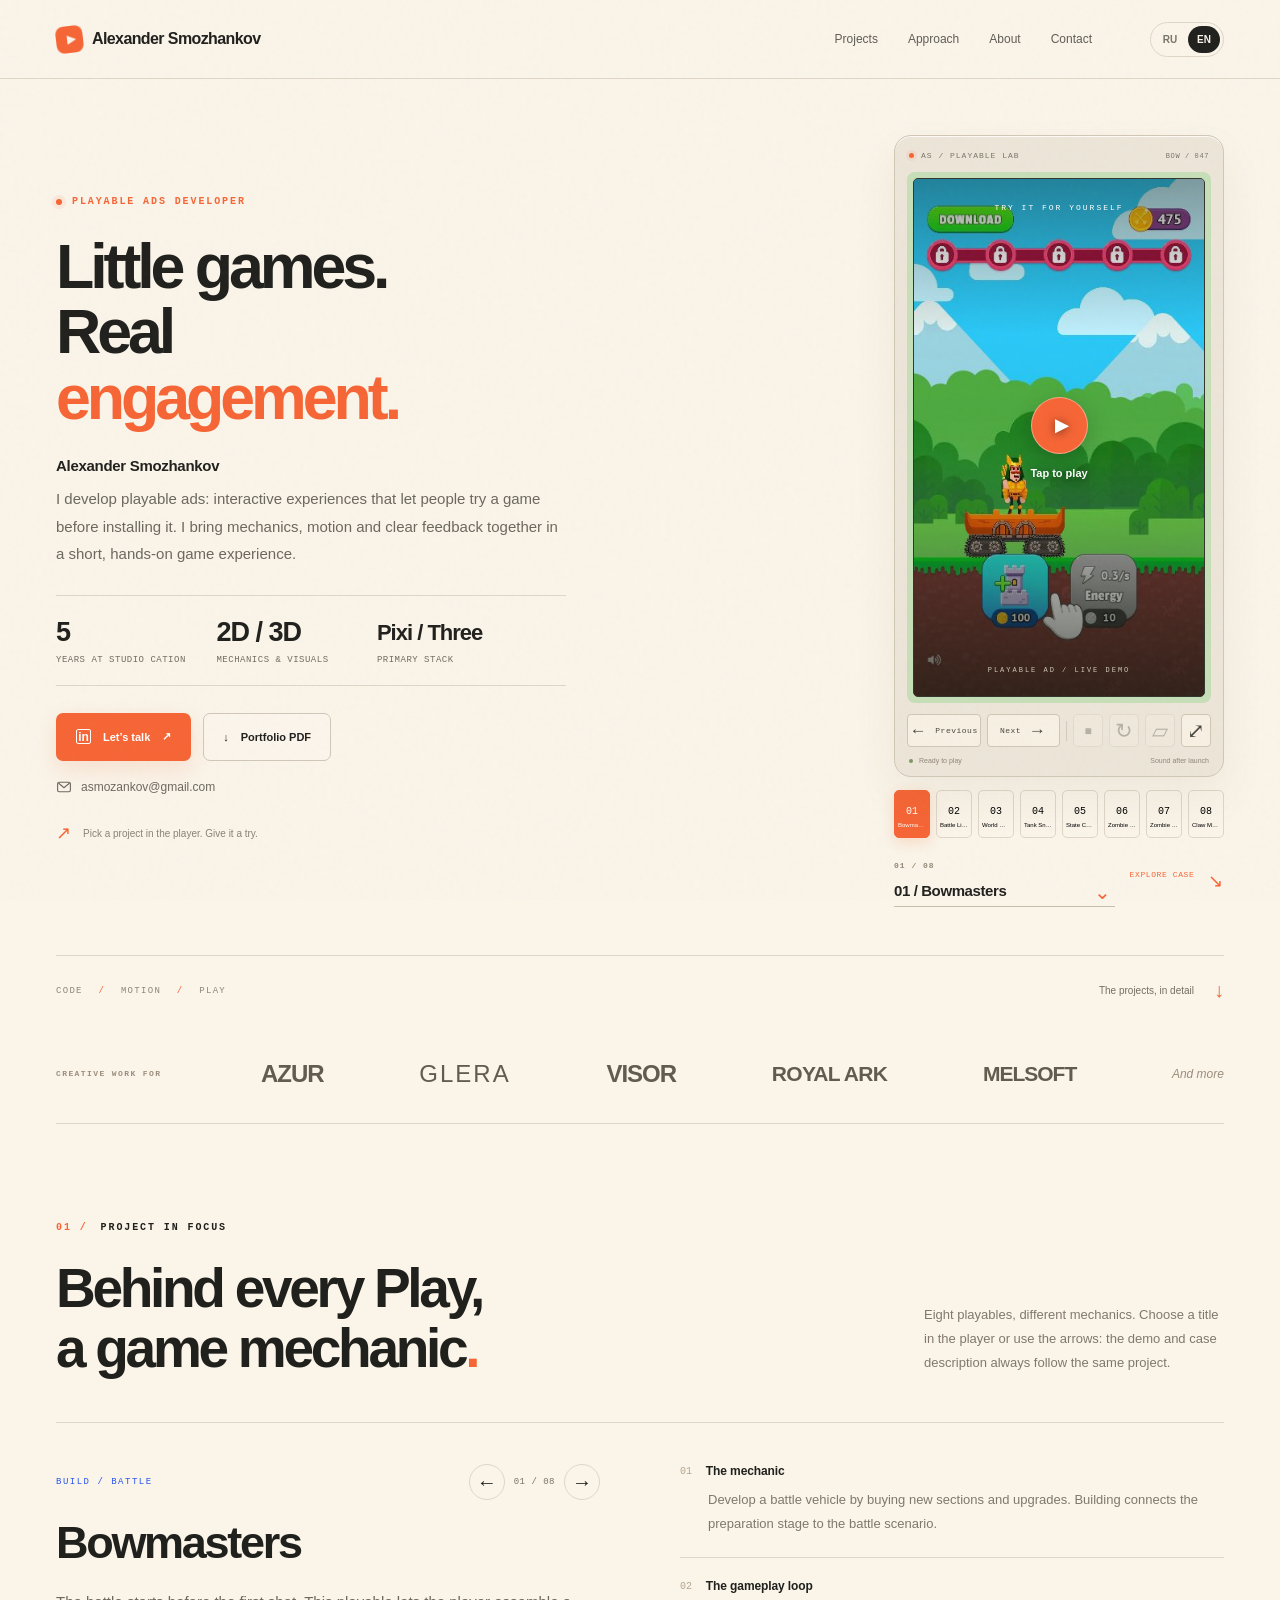
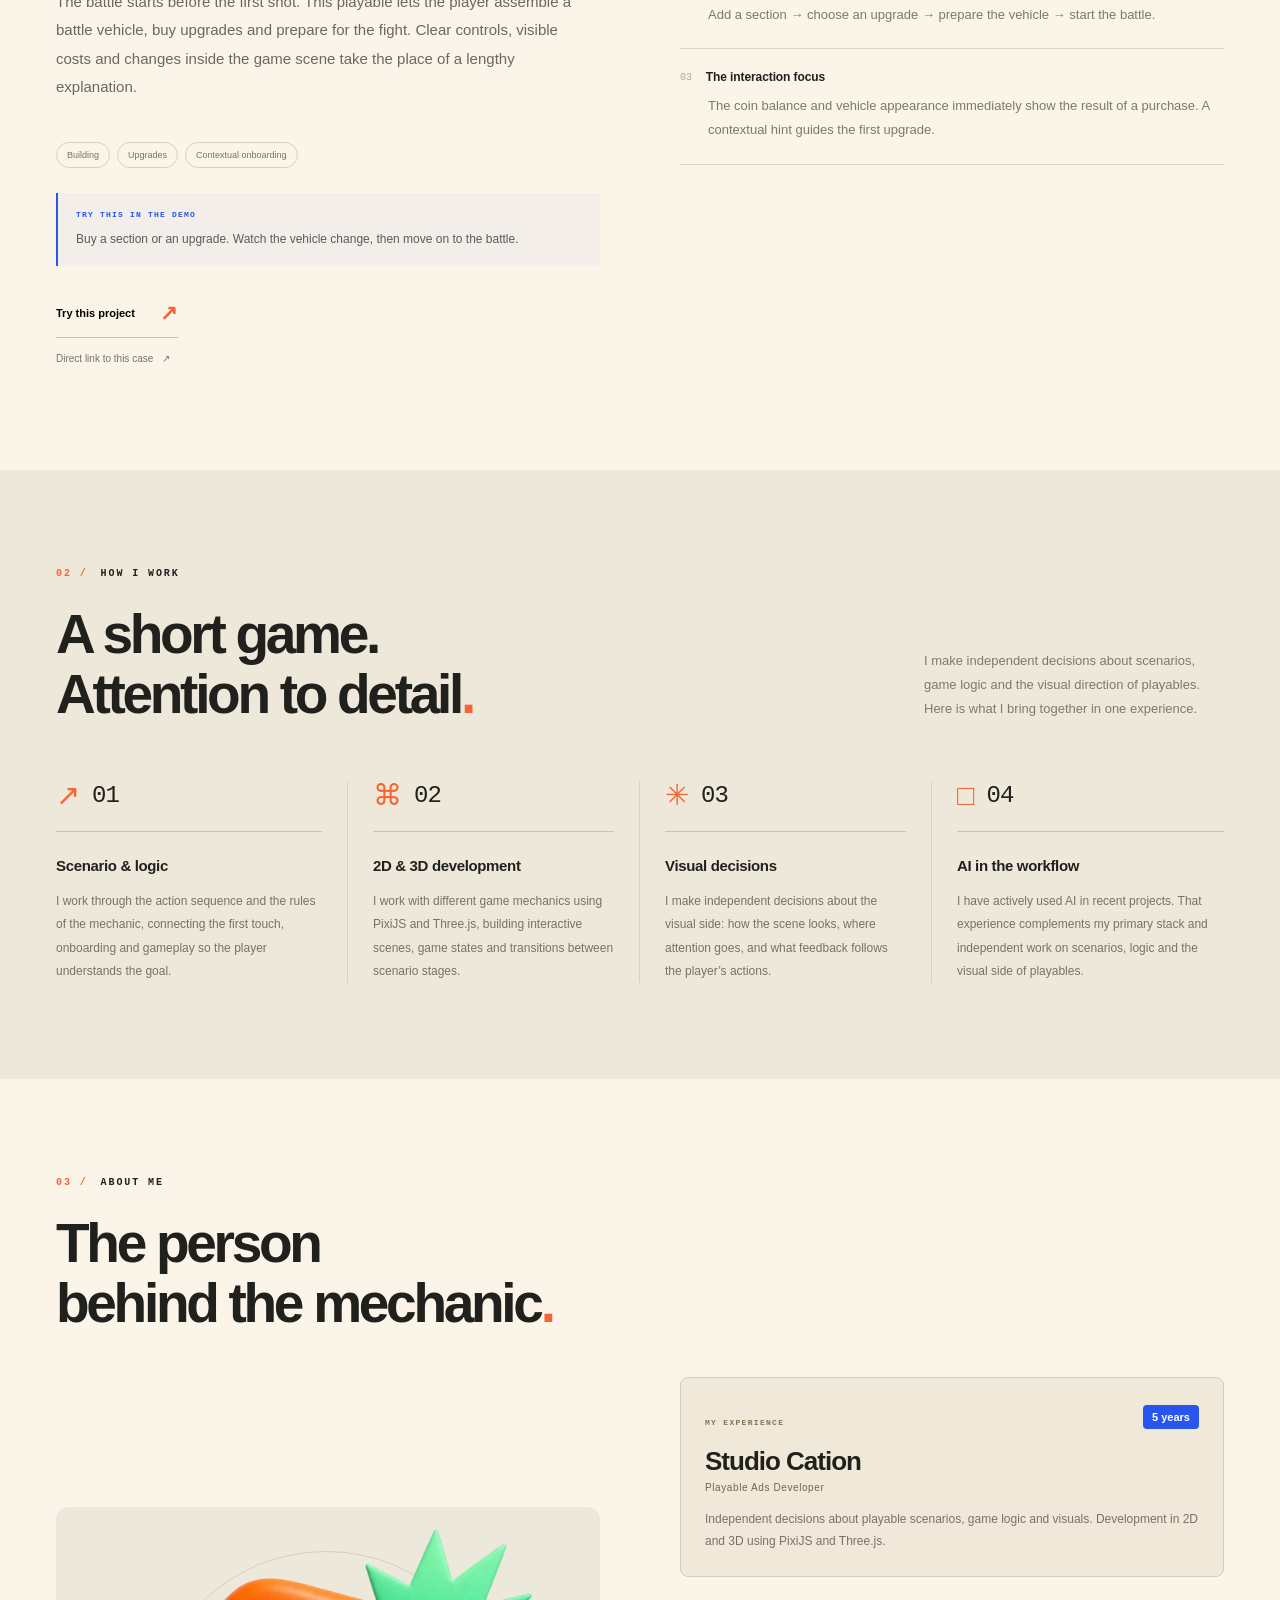
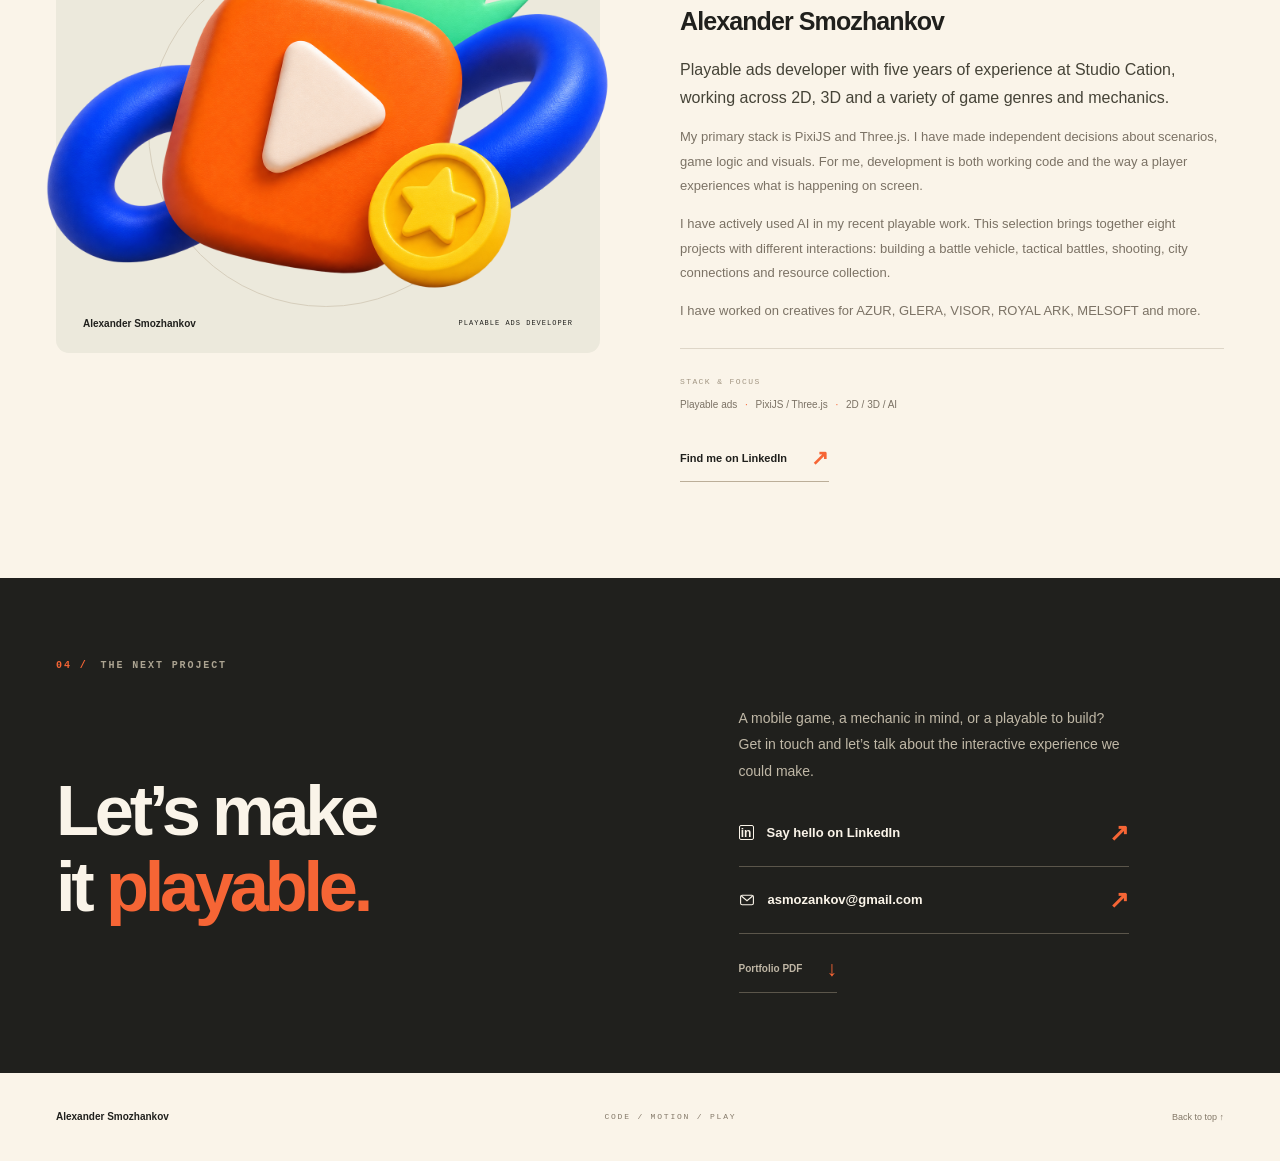
==== commit 41ef366c: "Add email contact to website and portfolio PDFs" ====
--- a/index.html
+++ b/index.html
@@ -27,6 +27,7 @@
         <p class="hero-description" data-i18n="heroDescription">Разрабатываю playable ads — интерактивную рекламу, в которой игру можно попробовать до установки. Соединяю механику, движение и понятный отклик в короткий игровой опыт.</p>
         <div class="hero-facts"><div><strong>5</strong><span data-i18n="factProjects">ЛЕТ В STUDIO CATION</span></div><div><strong>2D / 3D</strong><span data-i18n="factWorlds">МЕХАНИКИ И ВИЗУАЛ</span></div><div><strong class="stack-fact">Pixi / Three</strong><span data-i18n="factBrowser">ОСНОВНОЙ СТЕК</span></div></div>
         <div class="hero-ctas"><a class="button button-orange" href="https://www.linkedin.com/in/aliaxandr-smazhankou-711505274/" target="_blank" rel="noopener noreferrer"><span class="linkedin-icon" aria-hidden="true">in</span><span data-i18n="contactButton">Обсудим проект</span><span aria-hidden="true">↗</span></a><a class="button button-outline pdf-link" href="pdf/Alexander-Smozhankov-RU.pdf" download><span aria-hidden="true">↓</span><span data-i18n="download">Портфолио PDF</span></a></div>
+        <a class="hero-email" href="mailto:asmozankov@gmail.com"><svg width="16" height="16" viewBox="0 0 20 20" fill="none" stroke="currentColor" stroke-width="1.4" aria-hidden="true"><rect x="2" y="4" width="16" height="12" rx="2"/><path d="m3 5 7 6 7-6"/></svg><span>asmozankov@gmail.com</span></a>
         <a class="hero-footnote" href="#work"><span aria-hidden="true">↗</span><span data-i18n="heroHint">Выбирай проект в плеере — и пробуй.</span></a>
       </div>
       <section class="showcase" id="work" aria-labelledby="showcase-title">
@@ -51,7 +52,7 @@
     </section>
     <section class="approach-section section-space" id="approach" aria-labelledby="approach-title"><div class="wrap"><div class="section-heading reveal"><div><p class="eyebrow"><span class="section-index">02 /</span><span data-i18n="approachLabel">КАК Я РАБОТАЮ</span></p><h2 id="approach-title" data-i18n="approachTitle">Короткая игра.<br>Внимание к деталям<span class="accent">.</span></h2></div><p class="section-intro" data-i18n="approachIntro">Принимаю самостоятельные решения по сценарию, игровой логике и визуальной части playable. Вот что соединяю в одном опыте.</p></div><div class="approach-grid"><article class="approach-step reveal"><div class="step-marker"><span aria-hidden="true">↗</span><span>01</span></div><h3 data-i18n="step1Title">Сценарий и логика</h3><p data-i18n="step1Body">Продумываю последовательность действий и правила механики. Связываю первое касание, обучение и игровой момент так, чтобы игрок понимал свою цель.</p></article><article class="approach-step reveal"><div class="step-marker"><span aria-hidden="true">⌘</span><span>02</span></div><h3 data-i18n="step2Title">Разработка 2D и 3D</h3><p data-i18n="step2Body">Работаю с разными игровыми механиками на PixiJS и Three.js. Собираю интерактивную сцену, игровые состояния и переходы между этапами сценария.</p></article><article class="approach-step reveal"><div class="step-marker"><span aria-hidden="true">✳</span><span>03</span></div><h3 data-i18n="step3Title">Визуальные решения</h3><p data-i18n="step3Body">Самостоятельно принимаю решения по визуальной части: как выглядит игровая сцена, на чём держится внимание и какой отклик получает игрок после действия.</p></article><article class="approach-step reveal"><div class="step-marker"><span aria-hidden="true">□</span><span>04</span></div><h3 data-i18n="step4Title">ИИ в рабочем процессе</h3><p data-i18n="step4Body">В последних проектах активно использовал ИИ. Этот опыт дополняет мой основной стек и самостоятельную работу со сценарием, логикой и визуалом плейблов.</p></article></div></div></section>
     <section class="about-section wrap section-space" id="about" aria-labelledby="about-title"><div class="section-heading reveal"><div><p class="eyebrow"><span class="section-index">03 /</span><span data-i18n="aboutLabel">ОБО МНЕ</span></p><h2 id="about-title" data-i18n="aboutTitle">Человек<br>за механикой<span class="accent">.</span></h2></div></div><div class="about-layout"><div class="about-art reveal"><img src="assets/hero.png" alt="" width="1536" height="1024" loading="lazy"><div class="about-signature"><span data-i18n="name">Александр Сможанков</span><span>PLAYABLE ADS DEVELOPER</span></div></div><div class="about-copy reveal"><div class="experience-card"><div class="experience-top"><p class="eyebrow" data-i18n="experienceLabel">МОЙ ОПЫТ</p><span data-i18n="experienceDuration">5 лет</span></div><strong>Studio Cation</strong><span class="experience-role">Playable Ads Developer</span><p data-i18n="experienceScope">Самостоятельные решения по сценарию, игровой логике и визуальной части playable. Разработка в 2D и 3D на PixiJS и Three.js.</p></div><h3 data-i18n="name">Александр Сможанков</h3><p class="about-lead" data-i18n="aboutLead">Разработчик playable ads с пятилетним опытом работы в Studio Cation. Работал с 2D и 3D, разными игровыми жанрами и механиками.</p><p data-i18n="aboutBody">Мой основной стек — PixiJS и Three.js. В проектах самостоятельно принимал решения по сценарию, игровой логике и визуальной части: для меня разработка — это и работающий код, и то, как игрок воспринимает происходящее на экране.</p><p data-i18n="aboutPortfolio">В последнее время активно использовал ИИ в работе над playable. В этой подборке — восемь проектов с разными типами взаимодействия: развитие боевой машины, тактические сражения, стрельба, соединение городов и сбор ресурсов.</p><p data-i18n="aboutClients">Работал над креативами для AZUR, GLERA, VISOR, ROYAL ARK, MELSOFT и не только.</p><div class="about-focus"><span data-i18n="focusLabel">СТЕК И ФОКУС</span><p>Playable ads <i>·</i> <span data-i18n="focusInteraction">PixiJS / Three.js</span> <i>·</i> <span data-i18n="focusMotion">2D / 3D / ИИ</span></p></div><a class="text-link" href="https://www.linkedin.com/in/aliaxandr-smazhankou-711505274/" target="_blank" rel="noopener noreferrer"><span data-i18n="moreLinkedIn">Профиль в LinkedIn</span><span aria-hidden="true">↗</span></a></div></div></section>
-    <section class="contact-section" id="contact" aria-labelledby="contact-title"><div class="wrap"><p class="eyebrow reveal"><span class="section-index">04 /</span><span data-i18n="contactLabel">СЛЕДУЮЩИЙ ПРОЕКТ</span></p><div class="contact-row reveal"><h2 id="contact-title" data-i18n="contactTitle">Давай сделаем<br>это <span class="accent">игрой.</span></h2><div class="contact-copy"><p data-i18n="contactDescription">Есть мобильная игра, идея механики или задача на playable? Напиши — обсудим, какой интерактивный опыт из этого получится.</p><a class="contact-link" href="https://www.linkedin.com/in/aliaxandr-smazhankou-711505274/" target="_blank" rel="noopener noreferrer"><span class="linkedin-icon" aria-hidden="true">in</span><span data-i18n="contactLinkedIn">Связаться в LinkedIn</span><span aria-hidden="true">↗</span></a><a class="text-link pdf-link" href="pdf/Alexander-Smozhankov-RU.pdf" download><span data-i18n="download">Портфолио PDF</span><span aria-hidden="true">↓</span></a></div></div></div></section>
+    <section class="contact-section" id="contact" aria-labelledby="contact-title"><div class="wrap"><p class="eyebrow reveal"><span class="section-index">04 /</span><span data-i18n="contactLabel">СЛЕДУЮЩИЙ ПРОЕКТ</span></p><div class="contact-row reveal"><h2 id="contact-title" data-i18n="contactTitle">Давай сделаем<br>это <span class="accent">игрой.</span></h2><div class="contact-copy"><p data-i18n="contactDescription">Есть мобильная игра, идея механики или задача на playable? Напиши — обсудим, какой интерактивный опыт из этого получится.</p><a class="contact-link" href="https://www.linkedin.com/in/aliaxandr-smazhankou-711505274/" target="_blank" rel="noopener noreferrer"><span class="linkedin-icon" aria-hidden="true">in</span><span data-i18n="contactLinkedIn">Связаться в LinkedIn</span><span aria-hidden="true">↗</span></a><a class="contact-link contact-email" href="mailto:asmozankov@gmail.com"><svg width="16" height="16" viewBox="0 0 20 20" fill="none" stroke="currentColor" stroke-width="1.4" aria-hidden="true"><rect x="2" y="4" width="16" height="12" rx="2"/><path d="m3 5 7 6 7-6"/></svg><span>asmozankov@gmail.com</span><span aria-hidden="true">↗</span></a><a class="text-link pdf-link" href="pdf/Alexander-Smozhankov-RU.pdf" download><span data-i18n="download">Портфолио PDF</span><span aria-hidden="true">↓</span></a></div></div></div></section>
   </main>
   <footer class="wrap footer"><a href="#top" data-i18n="name">Александр Сможанков</a><span>CODE / MOTION / PLAY</span><a href="#top"><span data-i18n="backTop">Наверх</span> ↑</a></footer>
   <div class="console-backdrop" id="console-backdrop" hidden></div>
--- a/styles.css
+++ b/styles.css
@@ -27,6 +27,7 @@
 @media(max-width:650px){#case-heading{font-size:clamp(28px,9vw,37px)}}
 
 /* Named project selection and concise experience evidence. */
+.hero-email{display:inline-flex;align-items:center;gap:9px;margin-top:17px;font-size:12px;line-height:1.6;color:#6c685e;transition:color .2s}.hero-email:hover{color:var(--orange)}.hero-email svg,.contact-email svg{flex-shrink:0}.contact-email{margin-top:0}.contact-email>span:not([aria-hidden]){overflow-wrap:anywhere}
 select{font:inherit;color:inherit}select:focus-visible{outline:3px solid var(--blue);outline-offset:4px}
 .wordmark{min-width:0}.brand-symbol,.language-switch{flex-shrink:0}.wordmark>[data-i18n=brand]{white-space:normal;line-height:1.2}
 .showcase-caption>div{min-width:0;flex:1}.project-select-wrap{display:flex;align-items:center;position:relative;margin-top:5px}.project-select-wrap select{appearance:none;width:100%;max-width:100%;background:transparent;border:0;border-bottom:1px solid #c9beab;border-radius:0;padding:5px 23px 7px 0;font-size:15px;font-weight:800;letter-spacing:-.4px;cursor:pointer}.project-select-wrap>span{position:absolute;right:4px;pointer-events:none;color:var(--orange);font-size:20px}.showcase-caption .case-link{flex-shrink:0}
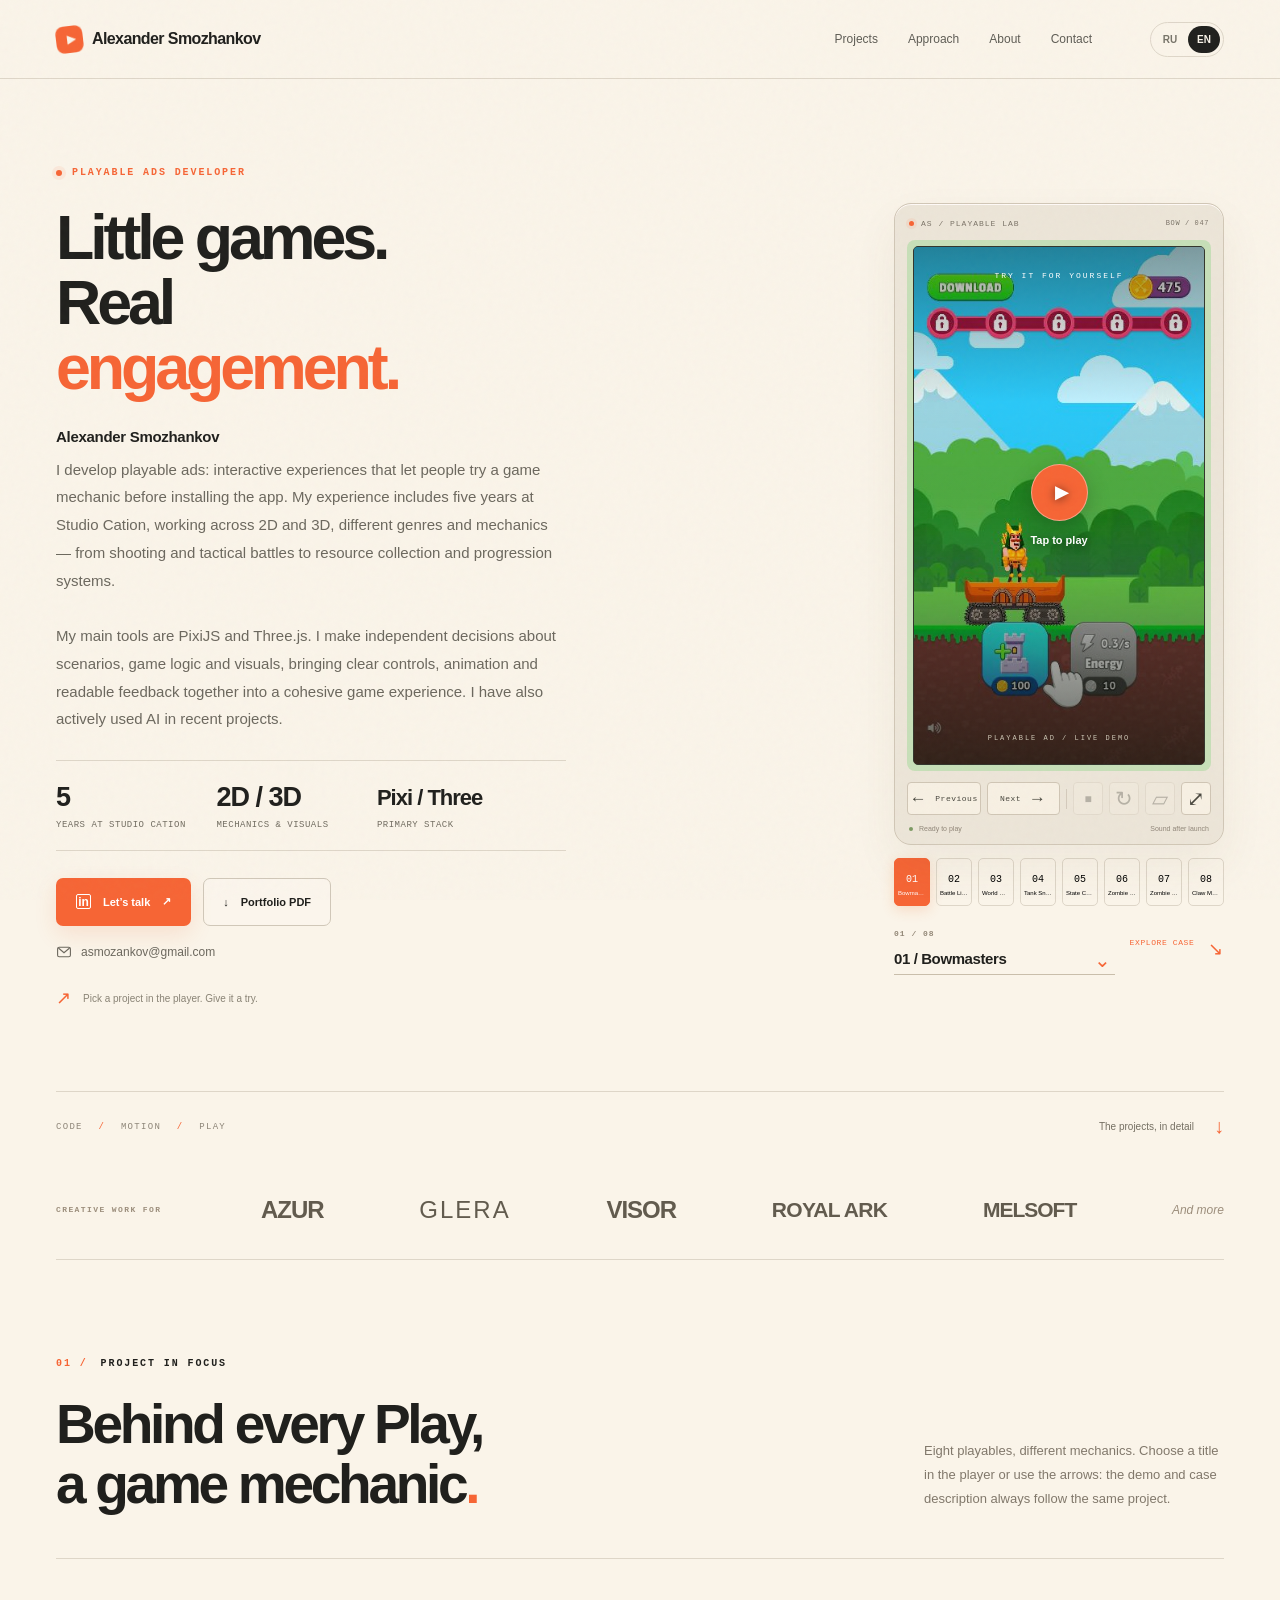
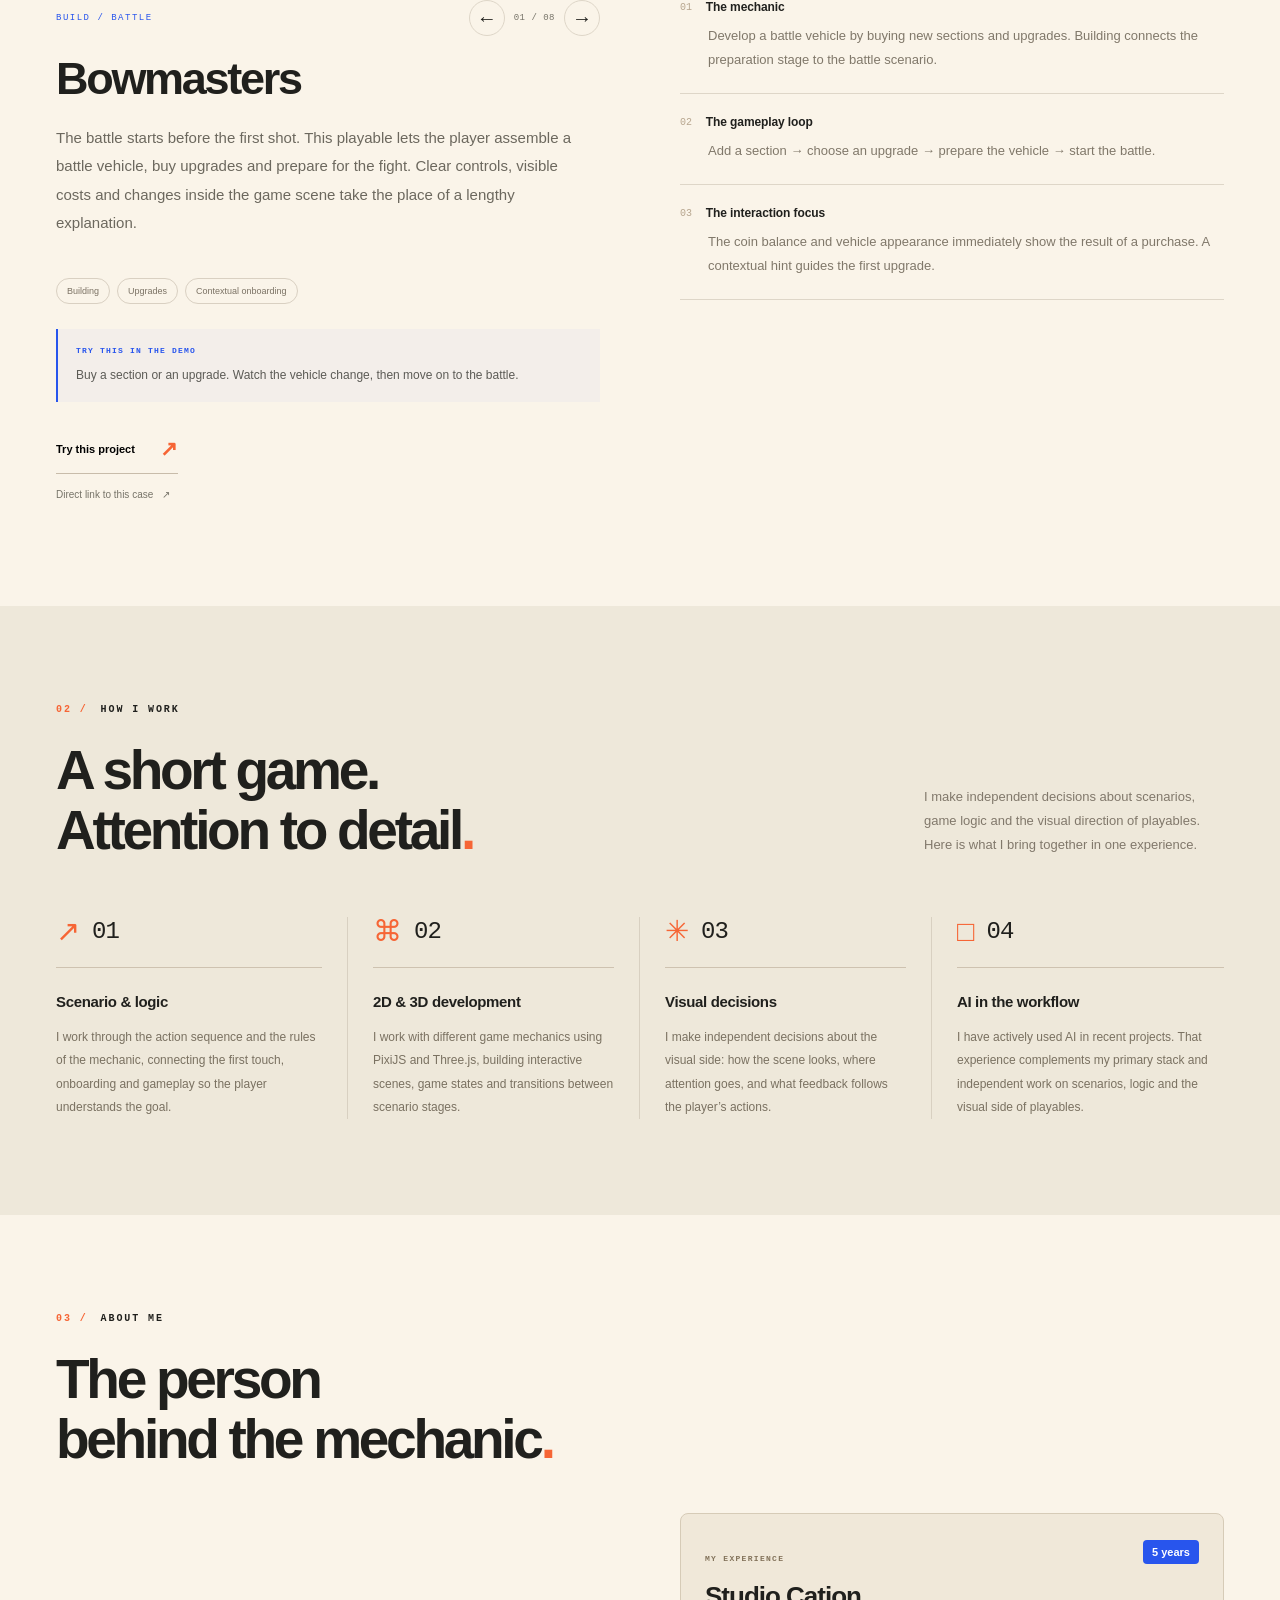
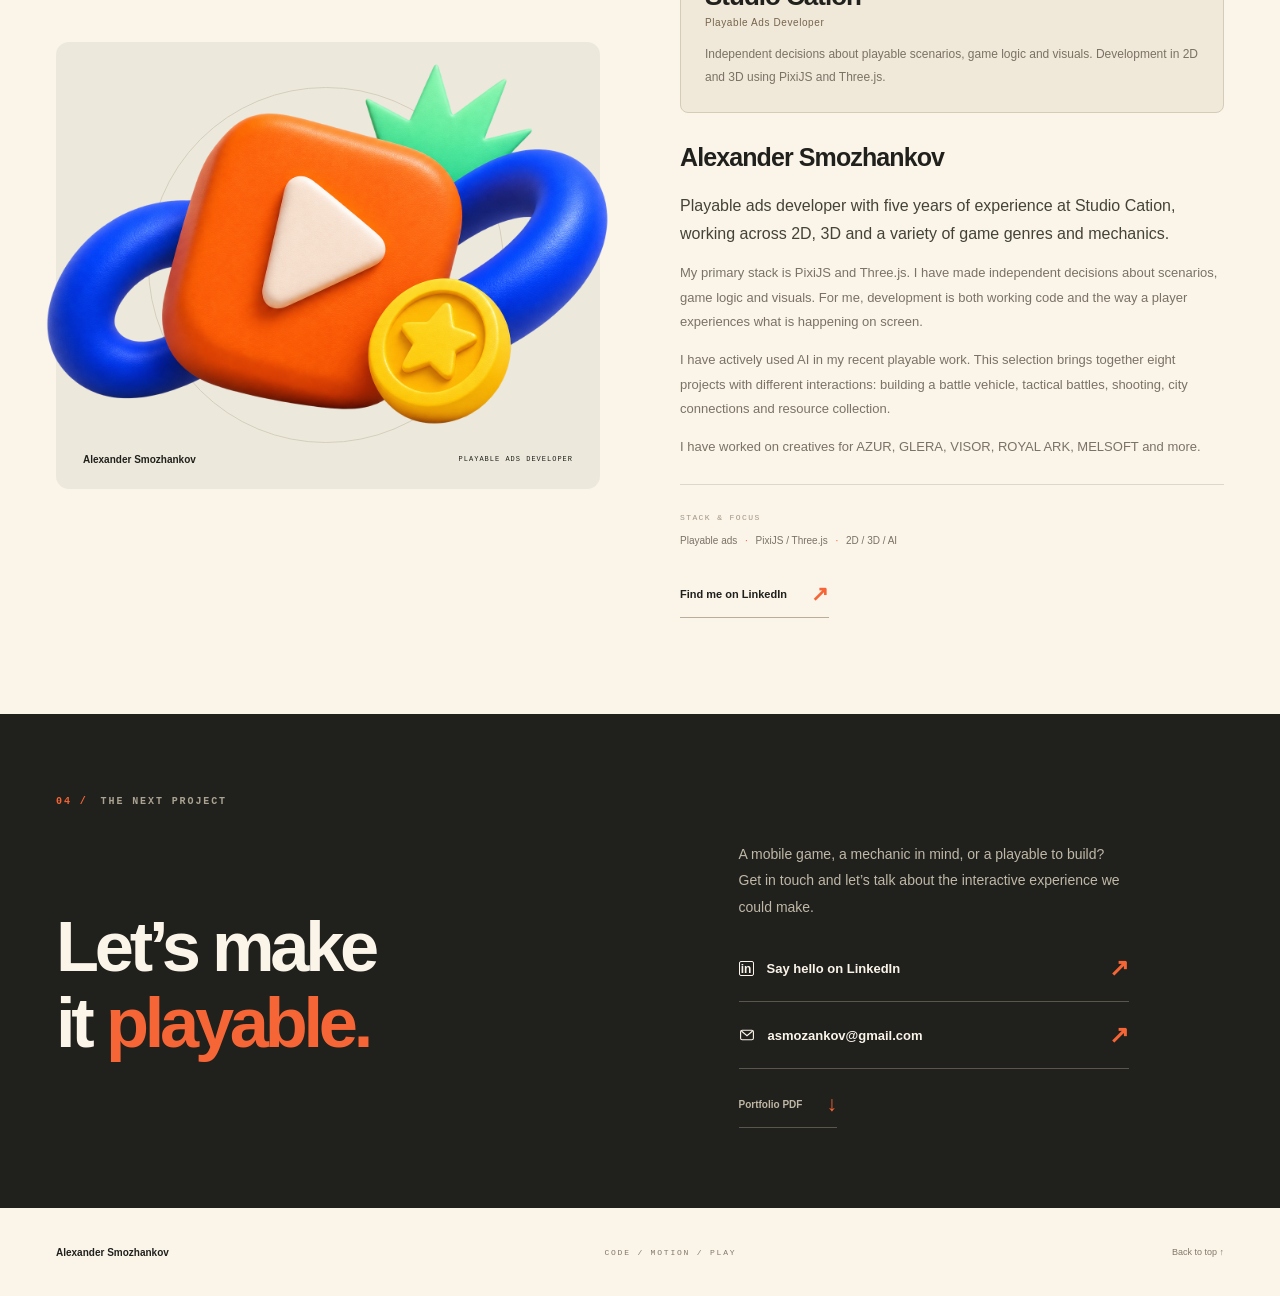
==== commit 40b2cd9f: "Expand developer introduction in Russian and English" ====
--- a/index.html
+++ b/index.html
@@ -24,7 +24,7 @@
         <p class="eyebrow hero-eyebrow"><span class="status-dot" aria-hidden="true"></span>PLAYABLE ADS DEVELOPER</p>
         <h1 id="hero-title" data-i18n="heroTitle">Маленькие игры.<br>Настоящее<br><span class="accent">вовлечение.</span></h1>
         <p class="hero-name" data-i18n="name">Александр Сможанков</p>
-        <p class="hero-description" data-i18n="heroDescription">Разрабатываю playable ads — интерактивную рекламу, в которой игру можно попробовать до установки. Соединяю механику, движение и понятный отклик в короткий игровой опыт.</p>
+        <p class="hero-description" data-i18n="heroDescription">Разрабатываю playable ads — интерактивную рекламу, которая позволяет попробовать игровую механику до установки приложения. Мой опыт — пять лет в Studio Cation, работа с 2D и 3D, разными жанрами и механиками: от стрельбы и тактических сражений до сбора ресурсов и развития игровых систем.<br><br>Работаю на PixiJS и Three.js, самостоятельно принимаю решения по сценарию, игровой логике и визуальной части. Соединяю понятное управление, анимацию и наглядный отклик в цельный игровой опыт. В последних проектах активно использовал ИИ.</p>
         <div class="hero-facts"><div><strong>5</strong><span data-i18n="factProjects">ЛЕТ В STUDIO CATION</span></div><div><strong>2D / 3D</strong><span data-i18n="factWorlds">МЕХАНИКИ И ВИЗУАЛ</span></div><div><strong class="stack-fact">Pixi / Three</strong><span data-i18n="factBrowser">ОСНОВНОЙ СТЕК</span></div></div>
         <div class="hero-ctas"><a class="button button-orange" href="https://www.linkedin.com/in/aliaxandr-smazhankou-711505274/" target="_blank" rel="noopener noreferrer"><span class="linkedin-icon" aria-hidden="true">in</span><span data-i18n="contactButton">Обсудим проект</span><span aria-hidden="true">↗</span></a><a class="button button-outline pdf-link" href="pdf/Alexander-Smozhankov-RU.pdf" download><span aria-hidden="true">↓</span><span data-i18n="download">Портфолио PDF</span></a></div>
         <a class="hero-email" href="mailto:asmozankov@gmail.com"><svg width="16" height="16" viewBox="0 0 20 20" fill="none" stroke="currentColor" stroke-width="1.4" aria-hidden="true"><rect x="2" y="4" width="16" height="12" rx="2"/><path d="m3 5 7 6 7-6"/></svg><span>asmozankov@gmail.com</span></a>
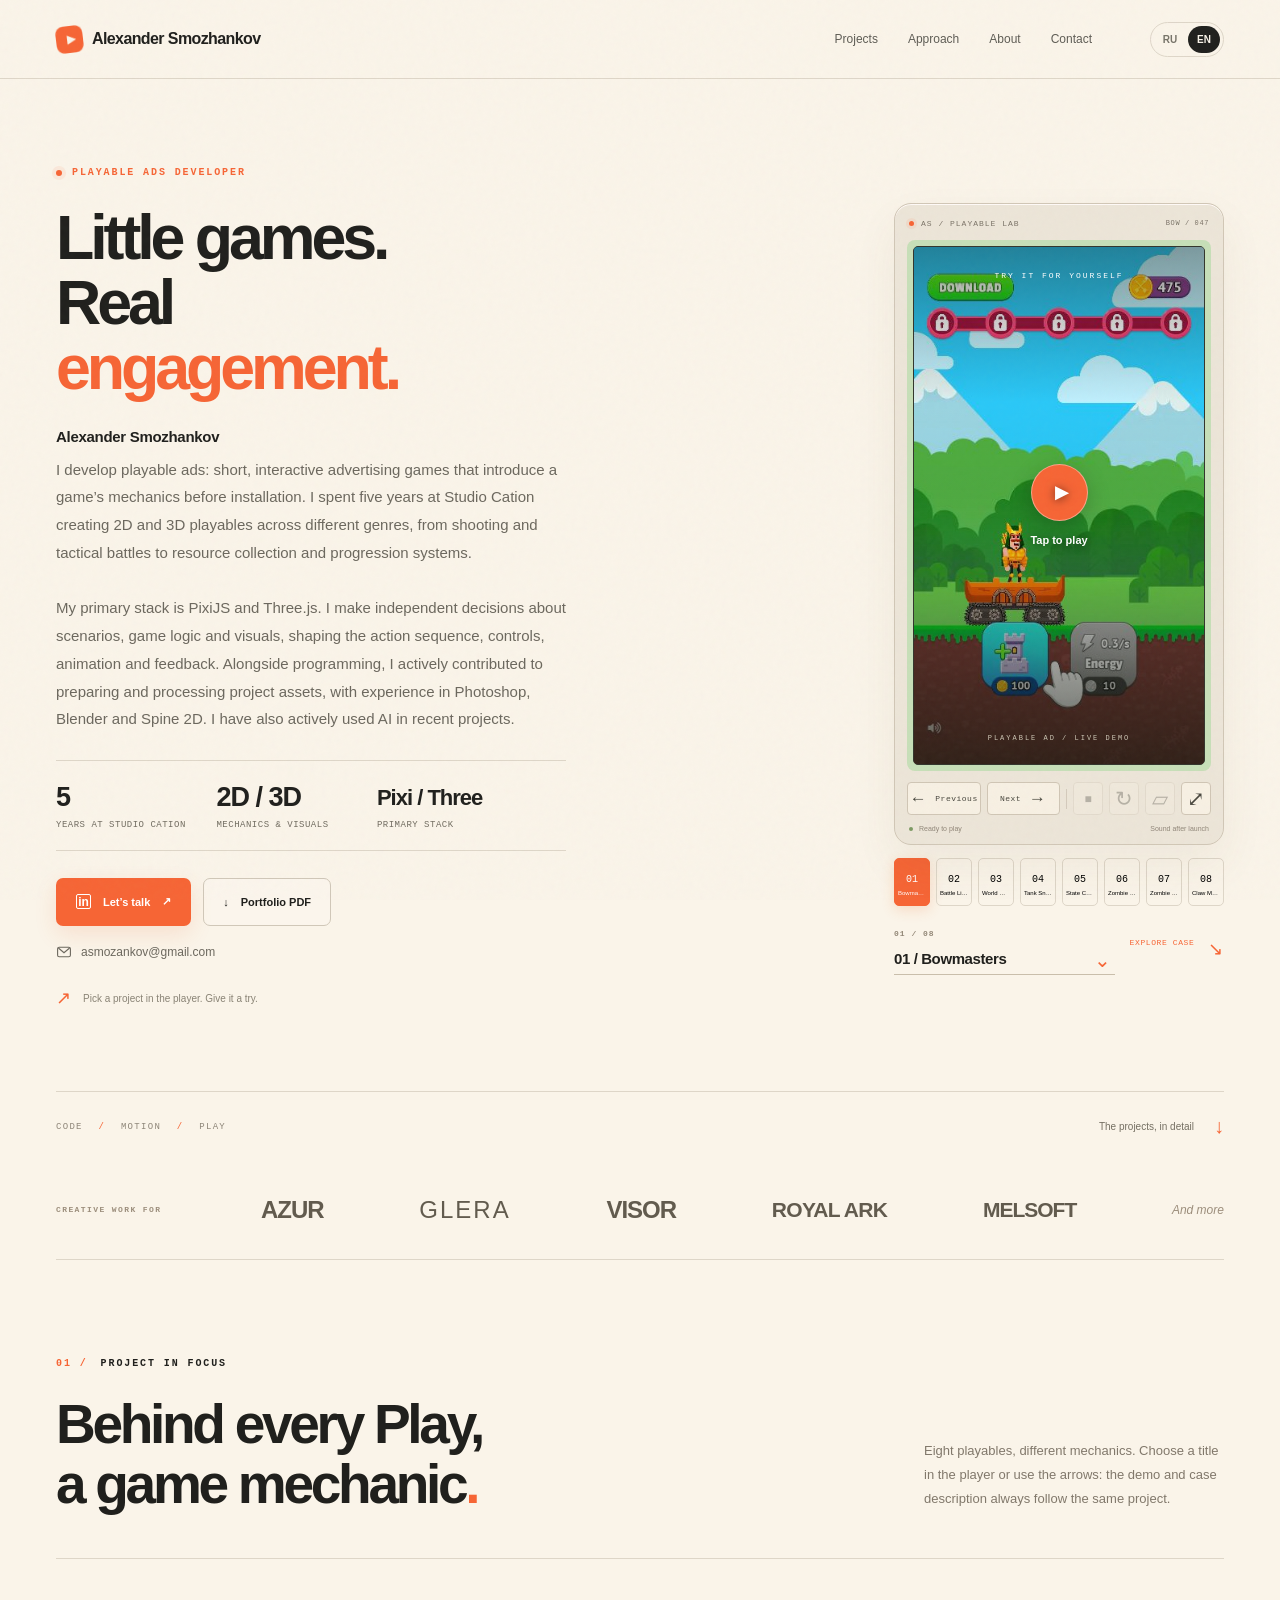
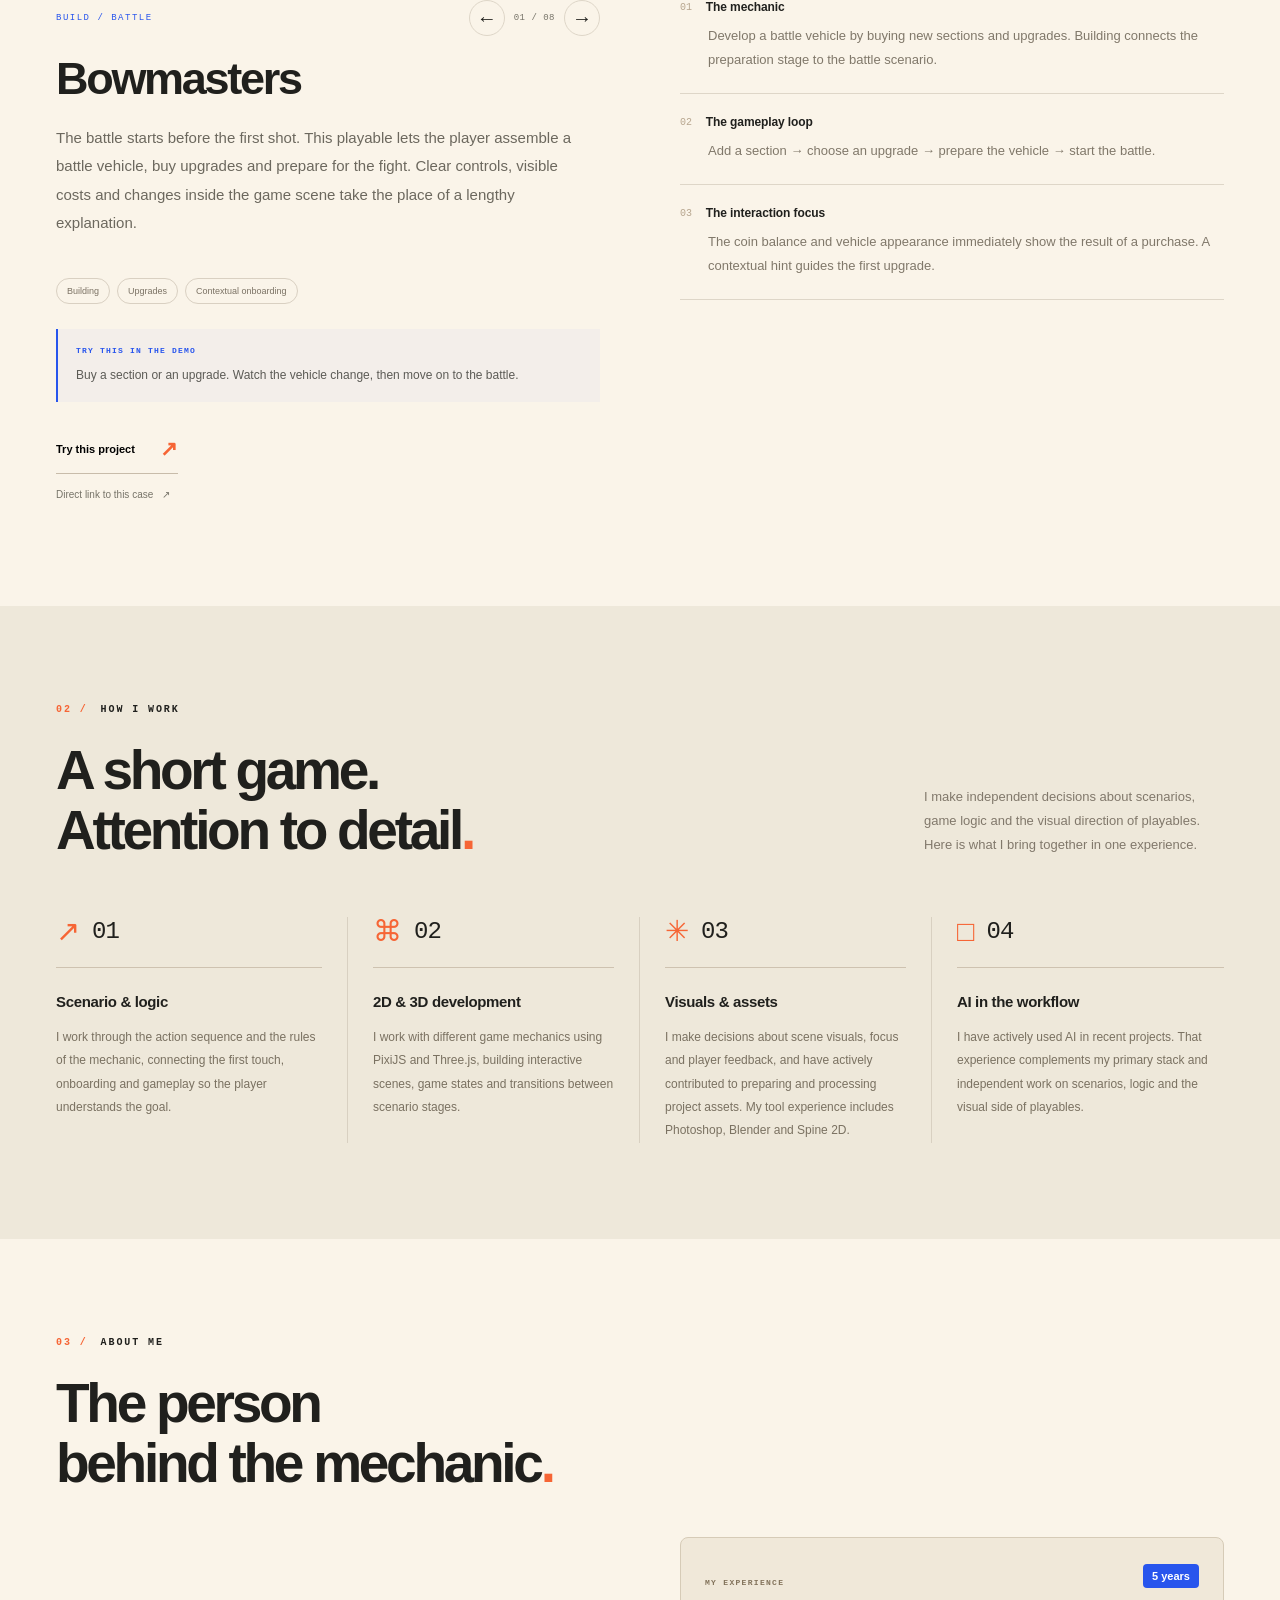
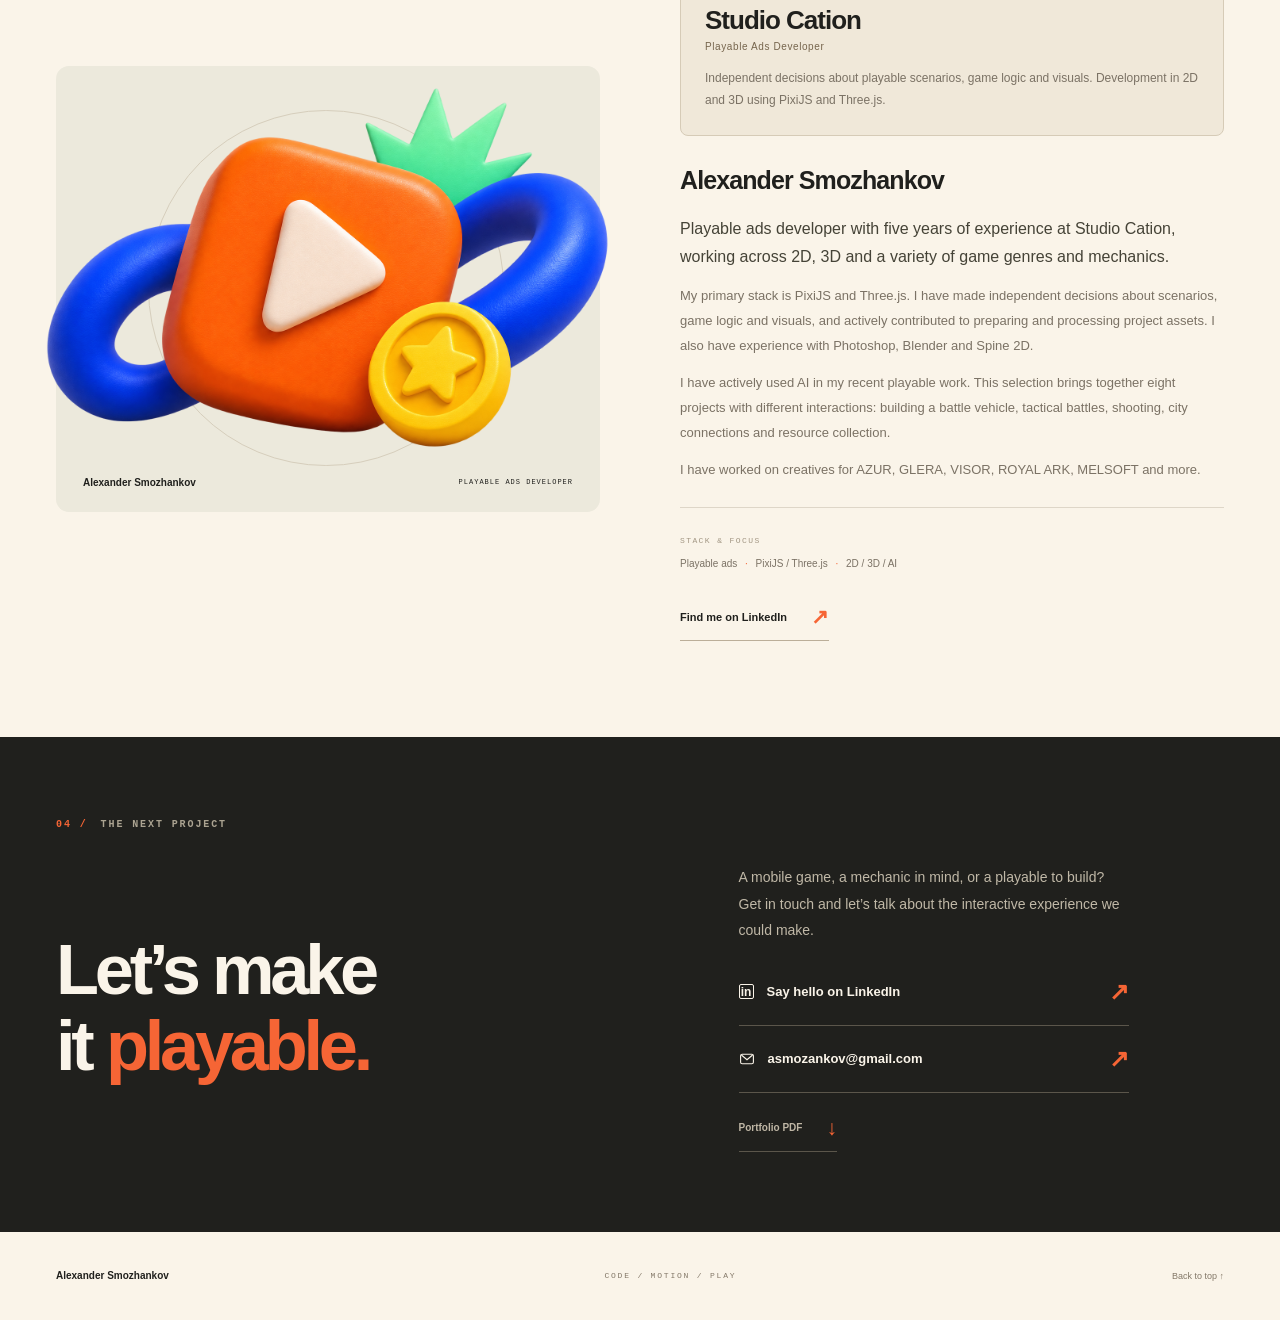
==== commit 75f5f82f: "Expand profile with asset preparation and creative tools experience" ====
--- a/index.html
+++ b/index.html
@@ -24,7 +24,7 @@
         <p class="eyebrow hero-eyebrow"><span class="status-dot" aria-hidden="true"></span>PLAYABLE ADS DEVELOPER</p>
         <h1 id="hero-title" data-i18n="heroTitle">Маленькие игры.<br>Настоящее<br><span class="accent">вовлечение.</span></h1>
         <p class="hero-name" data-i18n="name">Александр Сможанков</p>
-        <p class="hero-description" data-i18n="heroDescription">Разрабатываю playable ads — интерактивную рекламу, которая позволяет попробовать игровую механику до установки приложения. Мой опыт — пять лет в Studio Cation, работа с 2D и 3D, разными жанрами и механиками: от стрельбы и тактических сражений до сбора ресурсов и развития игровых систем.<br><br>Работаю на PixiJS и Three.js, самостоятельно принимаю решения по сценарию, игровой логике и визуальной части. Соединяю понятное управление, анимацию и наглядный отклик в цельный игровой опыт. В последних проектах активно использовал ИИ.</p>
+        <p class="hero-description" data-i18n="heroDescription">Разрабатываю playable ads — короткие интерактивные рекламные игры, которые знакомят с механикой до установки приложения. Пять лет работал в Studio Cation: создавал 2D- и 3D-плейблы для разных жанров — от стрельбы и тактических сражений до сбора ресурсов и развития игровых систем.<br><br>Мой основной стек — PixiJS и Three.js. Самостоятельно принимаю решения по сценарию, игровой логике и визуальной части: продумываю последовательность действий, понятное управление, анимацию и наглядный отклик. Активно участвовал в подготовке и обработке ассетов для проектов, работал в Photoshop, Blender и Spine 2D. В последних проектах активно использовал ИИ.</p>
         <div class="hero-facts"><div><strong>5</strong><span data-i18n="factProjects">ЛЕТ В STUDIO CATION</span></div><div><strong>2D / 3D</strong><span data-i18n="factWorlds">МЕХАНИКИ И ВИЗУАЛ</span></div><div><strong class="stack-fact">Pixi / Three</strong><span data-i18n="factBrowser">ОСНОВНОЙ СТЕК</span></div></div>
         <div class="hero-ctas"><a class="button button-orange" href="https://www.linkedin.com/in/aliaxandr-smazhankou-711505274/" target="_blank" rel="noopener noreferrer"><span class="linkedin-icon" aria-hidden="true">in</span><span data-i18n="contactButton">Обсудим проект</span><span aria-hidden="true">↗</span></a><a class="button button-outline pdf-link" href="pdf/Alexander-Smozhankov-RU.pdf" download><span aria-hidden="true">↓</span><span data-i18n="download">Портфолио PDF</span></a></div>
         <a class="hero-email" href="mailto:asmozankov@gmail.com"><svg width="16" height="16" viewBox="0 0 20 20" fill="none" stroke="currentColor" stroke-width="1.4" aria-hidden="true"><rect x="2" y="4" width="16" height="12" rx="2"/><path d="m3 5 7 6 7-6"/></svg><span>asmozankov@gmail.com</span></a>
@@ -50,8 +50,8 @@
     <section class="case-section wrap section-space" id="project-case" aria-labelledby="case-title"><div class="section-heading reveal"><div><p class="eyebrow"><span class="section-index">01 /</span><span data-i18n="caseLabel">ПРОЕКТ В ФОКУСЕ</span></p><h2 id="case-heading" data-i18n="caseHeading">За каждым Play&nbsp;—<br>своя механика<span class="accent">.</span></h2></div><p class="section-intro" data-i18n="caseIntro">Восемь playable с разными механиками. Выбери название в плеере или листай стрелками: демо и описание всегда показывают один проект.</p></div>
       <article class="case-panel reveal" id="case-panel" role="tabpanel" aria-live="polite" aria-atomic="true"><div class="case-main"><div class="case-topline"><p class="case-category" id="case-category"></p><div class="case-nav"><button type="button" data-case-step="-1" aria-label="Предыдущий проект">←</button><span id="case-position">01 / 08</span><button type="button" data-case-step="1" aria-label="Следующий проект">→</button></div></div><h3 id="case-title"></h3><p class="case-summary" id="case-summary"></p><div class="case-tags" id="case-tags"></div><aside class="demo-prompt"><p class="eyebrow" data-i18n="demoLabel">ПОПРОБУЙ В ДЕМО</p><p id="demo-instruction"></p></aside><button class="text-button" id="case-play" type="button"><span data-i18n="tryProject">Попробовать этот проект</span><span aria-hidden="true">↗</span></button><a class="case-permalink" id="case-permalink" href="?project=bow&amp;lang=ru#project-case"><span data-i18n="projectLink">Прямая ссылка на кейс</span><span aria-hidden="true">↗</span></a></div><dl class="case-details"><div><dt><span class="detail-number">01</span><span data-i18n="mechanicLabel">Механика</span></dt><dd id="case-mechanic"></dd></div><div><dt><span class="detail-number">02</span><span data-i18n="loopLabel">Игровая петля</span></dt><dd id="case-loop"></dd></div><div><dt><span class="detail-number">03</span><span data-i18n="interactionLabel">Акцент взаимодействия</span></dt><dd id="case-interaction"></dd></div></dl></article>
     </section>
-    <section class="approach-section section-space" id="approach" aria-labelledby="approach-title"><div class="wrap"><div class="section-heading reveal"><div><p class="eyebrow"><span class="section-index">02 /</span><span data-i18n="approachLabel">КАК Я РАБОТАЮ</span></p><h2 id="approach-title" data-i18n="approachTitle">Короткая игра.<br>Внимание к деталям<span class="accent">.</span></h2></div><p class="section-intro" data-i18n="approachIntro">Принимаю самостоятельные решения по сценарию, игровой логике и визуальной части playable. Вот что соединяю в одном опыте.</p></div><div class="approach-grid"><article class="approach-step reveal"><div class="step-marker"><span aria-hidden="true">↗</span><span>01</span></div><h3 data-i18n="step1Title">Сценарий и логика</h3><p data-i18n="step1Body">Продумываю последовательность действий и правила механики. Связываю первое касание, обучение и игровой момент так, чтобы игрок понимал свою цель.</p></article><article class="approach-step reveal"><div class="step-marker"><span aria-hidden="true">⌘</span><span>02</span></div><h3 data-i18n="step2Title">Разработка 2D и 3D</h3><p data-i18n="step2Body">Работаю с разными игровыми механиками на PixiJS и Three.js. Собираю интерактивную сцену, игровые состояния и переходы между этапами сценария.</p></article><article class="approach-step reveal"><div class="step-marker"><span aria-hidden="true">✳</span><span>03</span></div><h3 data-i18n="step3Title">Визуальные решения</h3><p data-i18n="step3Body">Самостоятельно принимаю решения по визуальной части: как выглядит игровая сцена, на чём держится внимание и какой отклик получает игрок после действия.</p></article><article class="approach-step reveal"><div class="step-marker"><span aria-hidden="true">□</span><span>04</span></div><h3 data-i18n="step4Title">ИИ в рабочем процессе</h3><p data-i18n="step4Body">В последних проектах активно использовал ИИ. Этот опыт дополняет мой основной стек и самостоятельную работу со сценарием, логикой и визуалом плейблов.</p></article></div></div></section>
-    <section class="about-section wrap section-space" id="about" aria-labelledby="about-title"><div class="section-heading reveal"><div><p class="eyebrow"><span class="section-index">03 /</span><span data-i18n="aboutLabel">ОБО МНЕ</span></p><h2 id="about-title" data-i18n="aboutTitle">Человек<br>за механикой<span class="accent">.</span></h2></div></div><div class="about-layout"><div class="about-art reveal"><img src="assets/hero.png" alt="" width="1536" height="1024" loading="lazy"><div class="about-signature"><span data-i18n="name">Александр Сможанков</span><span>PLAYABLE ADS DEVELOPER</span></div></div><div class="about-copy reveal"><div class="experience-card"><div class="experience-top"><p class="eyebrow" data-i18n="experienceLabel">МОЙ ОПЫТ</p><span data-i18n="experienceDuration">5 лет</span></div><strong>Studio Cation</strong><span class="experience-role">Playable Ads Developer</span><p data-i18n="experienceScope">Самостоятельные решения по сценарию, игровой логике и визуальной части playable. Разработка в 2D и 3D на PixiJS и Three.js.</p></div><h3 data-i18n="name">Александр Сможанков</h3><p class="about-lead" data-i18n="aboutLead">Разработчик playable ads с пятилетним опытом работы в Studio Cation. Работал с 2D и 3D, разными игровыми жанрами и механиками.</p><p data-i18n="aboutBody">Мой основной стек — PixiJS и Three.js. В проектах самостоятельно принимал решения по сценарию, игровой логике и визуальной части: для меня разработка — это и работающий код, и то, как игрок воспринимает происходящее на экране.</p><p data-i18n="aboutPortfolio">В последнее время активно использовал ИИ в работе над playable. В этой подборке — восемь проектов с разными типами взаимодействия: развитие боевой машины, тактические сражения, стрельба, соединение городов и сбор ресурсов.</p><p data-i18n="aboutClients">Работал над креативами для AZUR, GLERA, VISOR, ROYAL ARK, MELSOFT и не только.</p><div class="about-focus"><span data-i18n="focusLabel">СТЕК И ФОКУС</span><p>Playable ads <i>·</i> <span data-i18n="focusInteraction">PixiJS / Three.js</span> <i>·</i> <span data-i18n="focusMotion">2D / 3D / ИИ</span></p></div><a class="text-link" href="https://www.linkedin.com/in/aliaxandr-smazhankou-711505274/" target="_blank" rel="noopener noreferrer"><span data-i18n="moreLinkedIn">Профиль в LinkedIn</span><span aria-hidden="true">↗</span></a></div></div></section>
+    <section class="approach-section section-space" id="approach" aria-labelledby="approach-title"><div class="wrap"><div class="section-heading reveal"><div><p class="eyebrow"><span class="section-index">02 /</span><span data-i18n="approachLabel">КАК Я РАБОТАЮ</span></p><h2 id="approach-title" data-i18n="approachTitle">Короткая игра.<br>Внимание к деталям<span class="accent">.</span></h2></div><p class="section-intro" data-i18n="approachIntro">Принимаю самостоятельные решения по сценарию, игровой логике и визуальной части playable. Вот что соединяю в одном опыте.</p></div><div class="approach-grid"><article class="approach-step reveal"><div class="step-marker"><span aria-hidden="true">↗</span><span>01</span></div><h3 data-i18n="step1Title">Сценарий и логика</h3><p data-i18n="step1Body">Продумываю последовательность действий и правила механики. Связываю первое касание, обучение и игровой момент так, чтобы игрок понимал свою цель.</p></article><article class="approach-step reveal"><div class="step-marker"><span aria-hidden="true">⌘</span><span>02</span></div><h3 data-i18n="step2Title">Разработка 2D и 3D</h3><p data-i18n="step2Body">Работаю с разными игровыми механиками на PixiJS и Three.js. Собираю интерактивную сцену, игровые состояния и переходы между этапами сценария.</p></article><article class="approach-step reveal"><div class="step-marker"><span aria-hidden="true">✳</span><span>03</span></div><h3 data-i18n="step3Title">Визуал и ассеты</h3><p data-i18n="step3Body">Самостоятельно принимаю решения по визуальной части: как выглядит сцена, на чём держится внимание и какой отклик получает игрок. Активно участвовал в подготовке и обработке ассетов; есть опыт работы в Photoshop, Blender и Spine 2D.</p></article><article class="approach-step reveal"><div class="step-marker"><span aria-hidden="true">□</span><span>04</span></div><h3 data-i18n="step4Title">ИИ в рабочем процессе</h3><p data-i18n="step4Body">В последних проектах активно использовал ИИ. Этот опыт дополняет мой основной стек и самостоятельную работу со сценарием, логикой и визуалом плейблов.</p></article></div></div></section>
+    <section class="about-section wrap section-space" id="about" aria-labelledby="about-title"><div class="section-heading reveal"><div><p class="eyebrow"><span class="section-index">03 /</span><span data-i18n="aboutLabel">ОБО МНЕ</span></p><h2 id="about-title" data-i18n="aboutTitle">Человек<br>за механикой<span class="accent">.</span></h2></div></div><div class="about-layout"><div class="about-art reveal"><img src="assets/hero.png" alt="" width="1536" height="1024" loading="lazy"><div class="about-signature"><span data-i18n="name">Александр Сможанков</span><span>PLAYABLE ADS DEVELOPER</span></div></div><div class="about-copy reveal"><div class="experience-card"><div class="experience-top"><p class="eyebrow" data-i18n="experienceLabel">МОЙ ОПЫТ</p><span data-i18n="experienceDuration">5 лет</span></div><strong>Studio Cation</strong><span class="experience-role">Playable Ads Developer</span><p data-i18n="experienceScope">Самостоятельные решения по сценарию, игровой логике и визуальной части playable. Разработка в 2D и 3D на PixiJS и Three.js.</p></div><h3 data-i18n="name">Александр Сможанков</h3><p class="about-lead" data-i18n="aboutLead">Разработчик playable ads с пятилетним опытом работы в Studio Cation. Работал с 2D и 3D, разными игровыми жанрами и механиками.</p><p data-i18n="aboutBody">Мой основной стек — PixiJS и Three.js. Самостоятельно принимал решения по сценарию, игровой логике и визуальной части. Активно участвовал в подготовке и обработке ассетов для проектов; есть опыт работы в Photoshop, Blender и Spine 2D.</p><p data-i18n="aboutPortfolio">В последнее время активно использовал ИИ в работе над playable. В этой подборке — восемь проектов с разными типами взаимодействия: развитие боевой машины, тактические сражения, стрельба, соединение городов и сбор ресурсов.</p><p data-i18n="aboutClients">Работал над креативами для AZUR, GLERA, VISOR, ROYAL ARK, MELSOFT и не только.</p><div class="about-focus"><span data-i18n="focusLabel">СТЕК И ФОКУС</span><p>Playable ads <i>·</i> <span data-i18n="focusInteraction">PixiJS / Three.js</span> <i>·</i> <span data-i18n="focusMotion">2D / 3D / ИИ</span></p></div><a class="text-link" href="https://www.linkedin.com/in/aliaxandr-smazhankou-711505274/" target="_blank" rel="noopener noreferrer"><span data-i18n="moreLinkedIn">Профиль в LinkedIn</span><span aria-hidden="true">↗</span></a></div></div></section>
     <section class="contact-section" id="contact" aria-labelledby="contact-title"><div class="wrap"><p class="eyebrow reveal"><span class="section-index">04 /</span><span data-i18n="contactLabel">СЛЕДУЮЩИЙ ПРОЕКТ</span></p><div class="contact-row reveal"><h2 id="contact-title" data-i18n="contactTitle">Давай сделаем<br>это <span class="accent">игрой.</span></h2><div class="contact-copy"><p data-i18n="contactDescription">Есть мобильная игра, идея механики или задача на playable? Напиши — обсудим, какой интерактивный опыт из этого получится.</p><a class="contact-link" href="https://www.linkedin.com/in/aliaxandr-smazhankou-711505274/" target="_blank" rel="noopener noreferrer"><span class="linkedin-icon" aria-hidden="true">in</span><span data-i18n="contactLinkedIn">Связаться в LinkedIn</span><span aria-hidden="true">↗</span></a><a class="contact-link contact-email" href="mailto:asmozankov@gmail.com"><svg width="16" height="16" viewBox="0 0 20 20" fill="none" stroke="currentColor" stroke-width="1.4" aria-hidden="true"><rect x="2" y="4" width="16" height="12" rx="2"/><path d="m3 5 7 6 7-6"/></svg><span>asmozankov@gmail.com</span><span aria-hidden="true">↗</span></a><a class="text-link pdf-link" href="pdf/Alexander-Smozhankov-RU.pdf" download><span data-i18n="download">Портфолио PDF</span><span aria-hidden="true">↓</span></a></div></div></div></section>
   </main>
   <footer class="wrap footer"><a href="#top" data-i18n="name">Александр Сможанков</a><span>CODE / MOTION / PLAY</span><a href="#top"><span data-i18n="backTop">Наверх</span> ↑</a></footer>
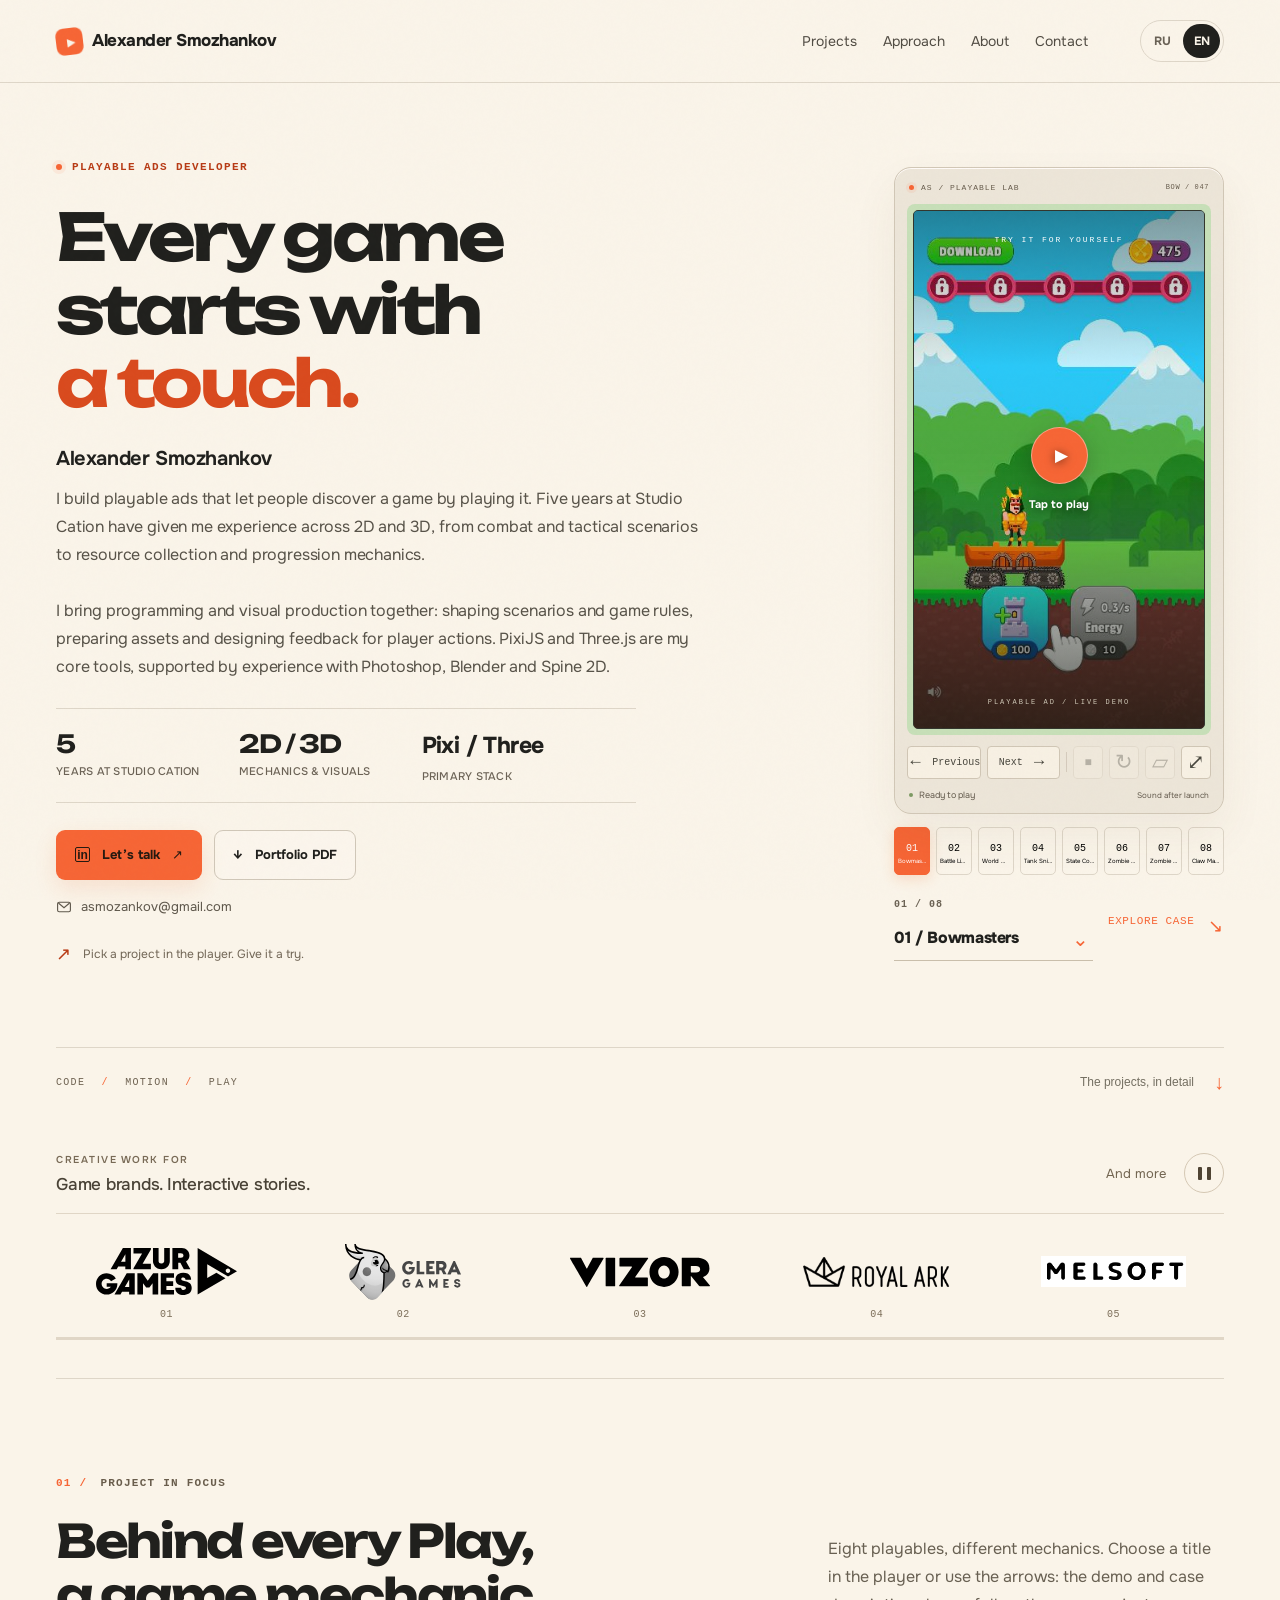
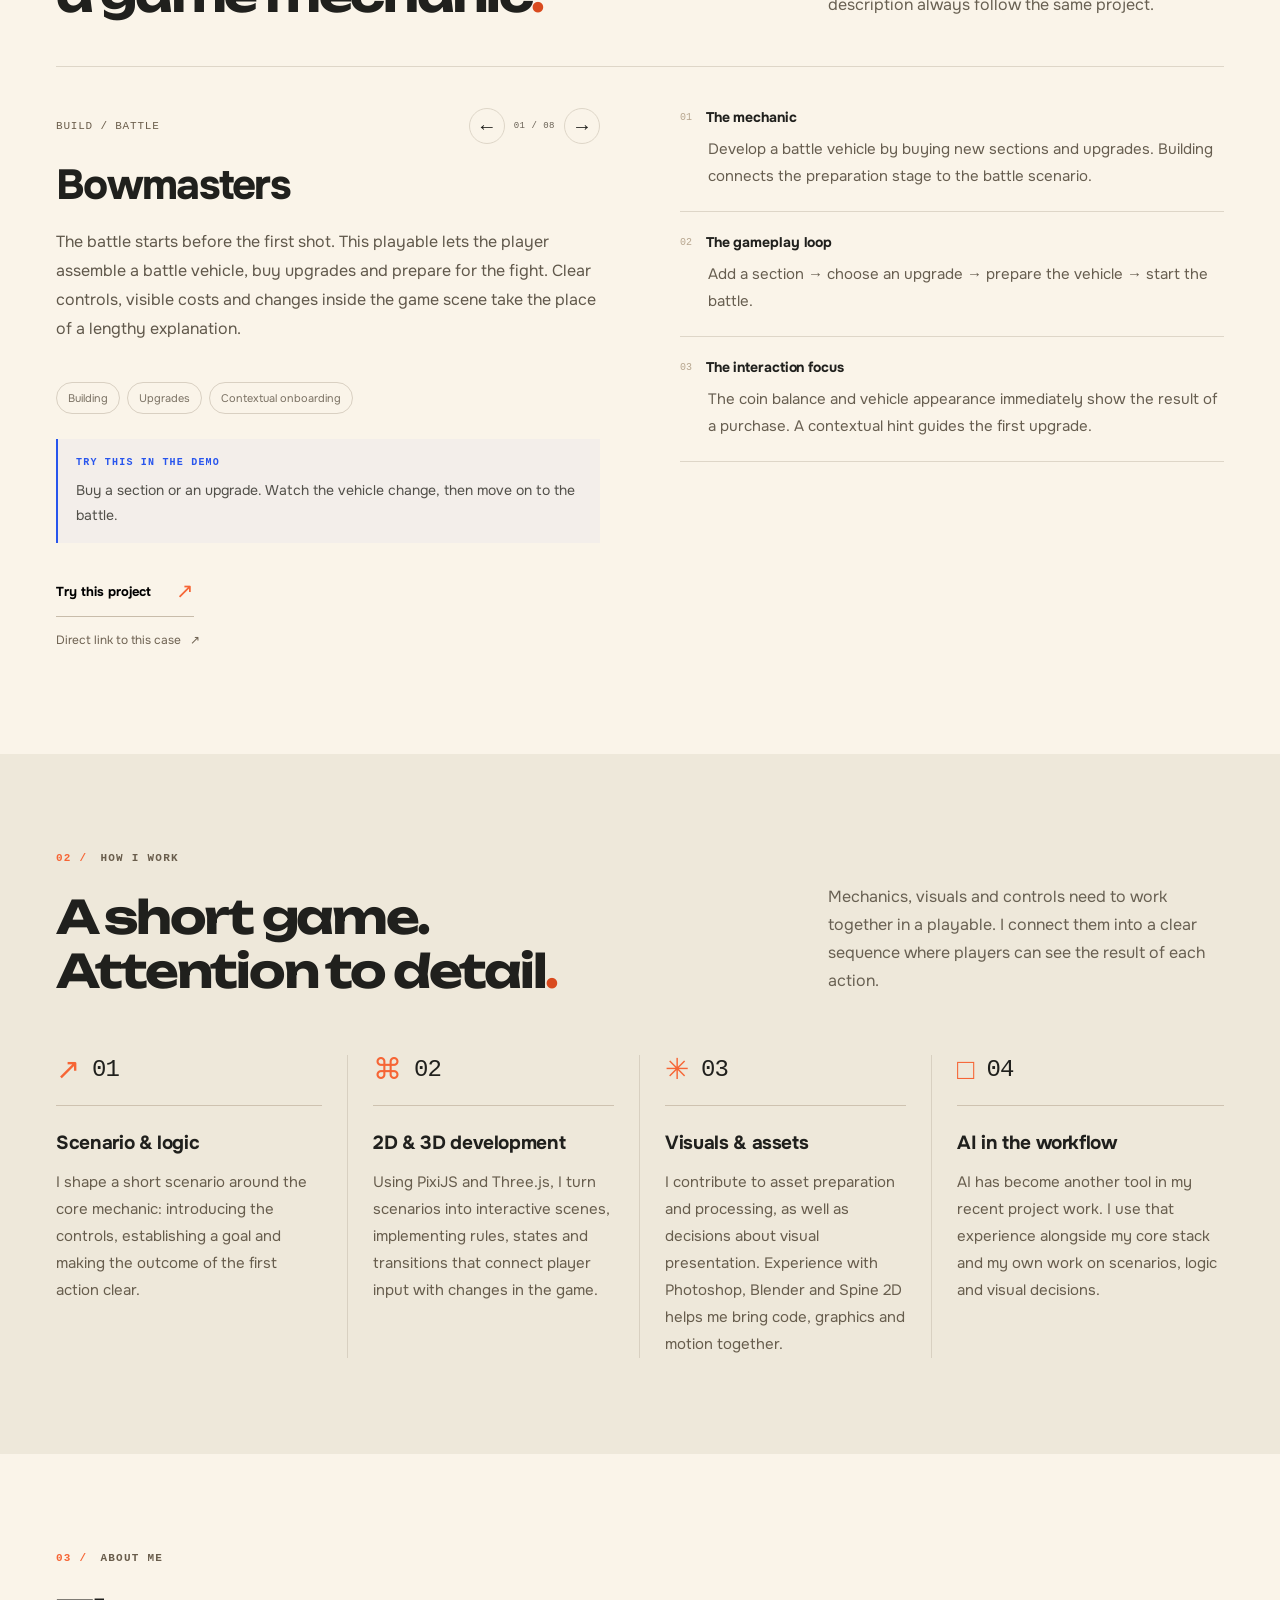
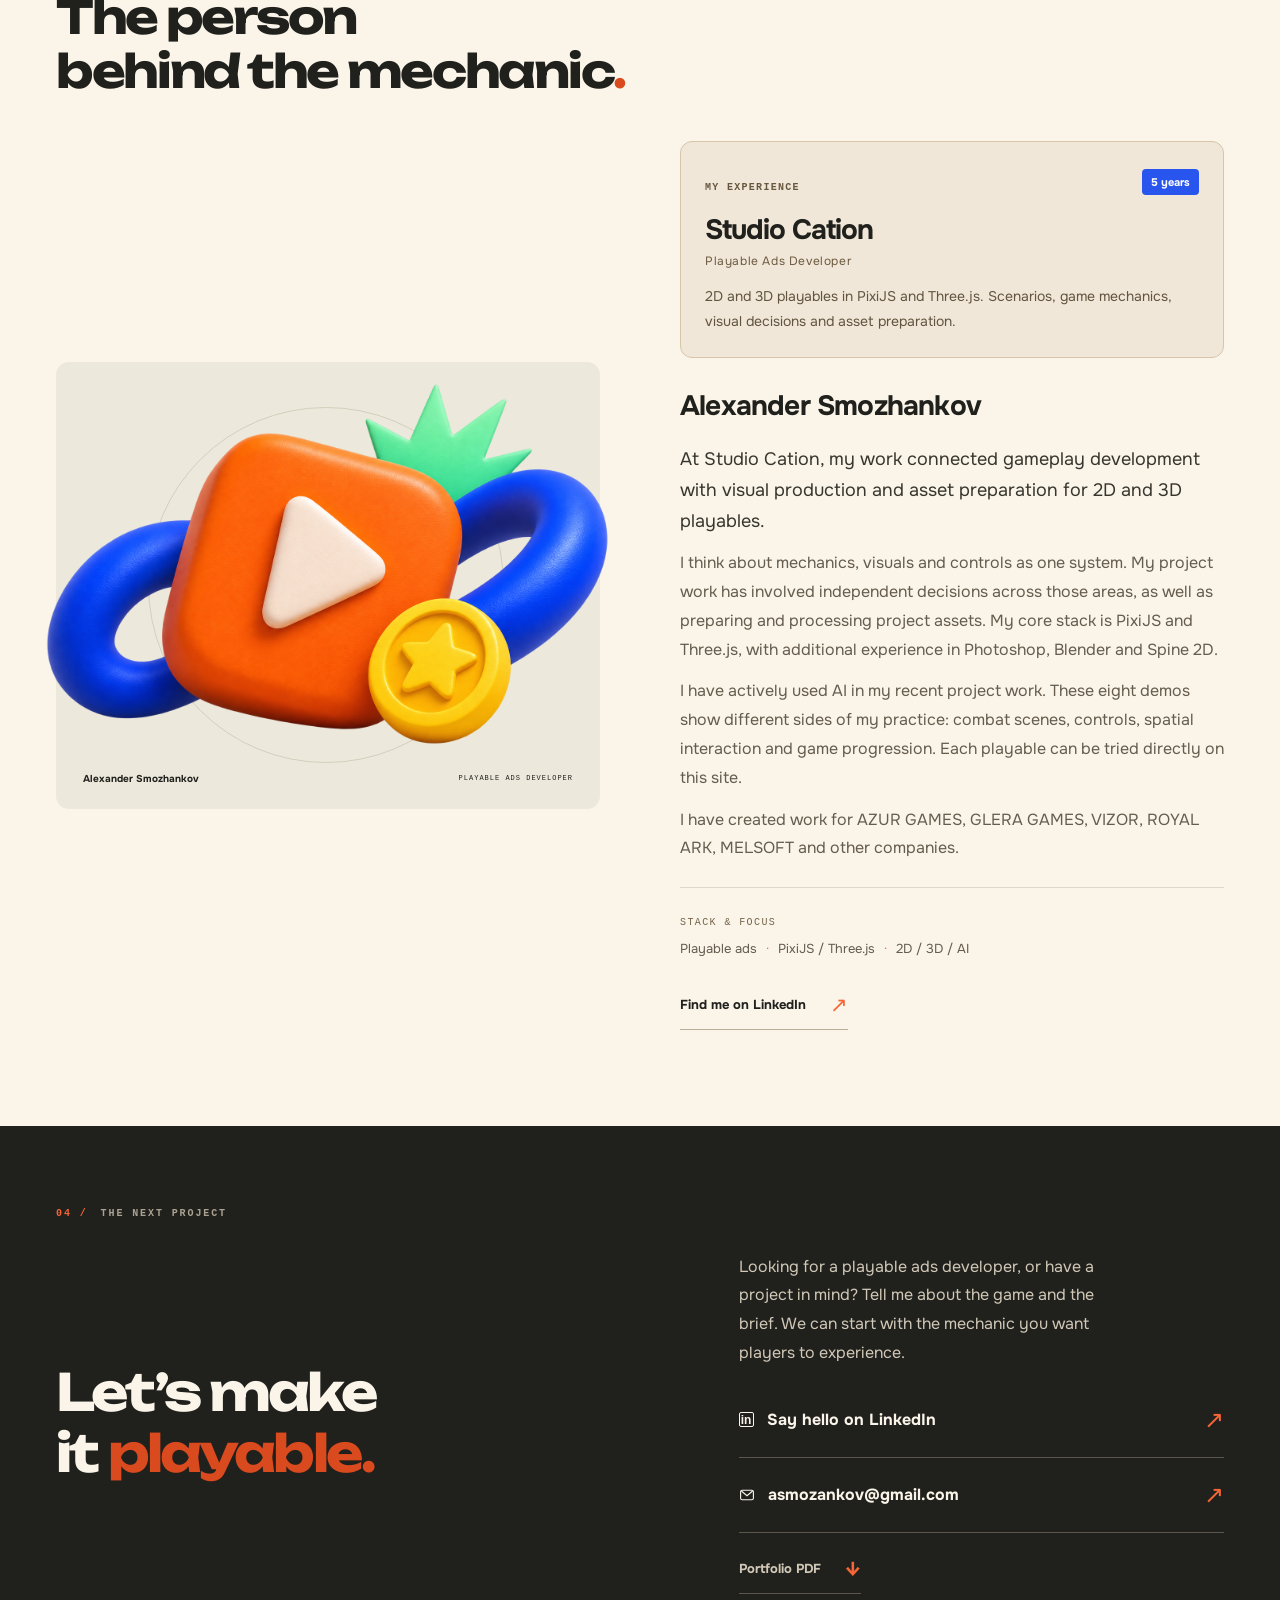
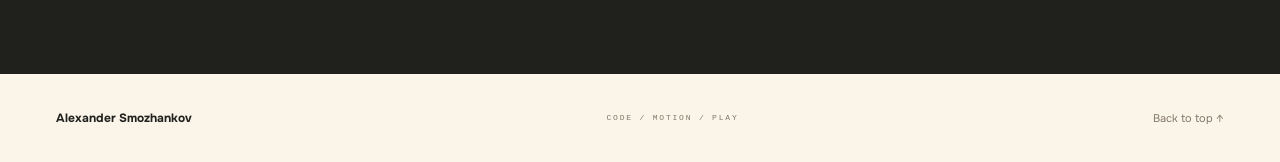
==== commit 095323a8: "Refine typography, editorial copy and monochrome brand credits" ====
--- a/index.html
+++ b/index.html
@@ -9,6 +9,9 @@
   <link rel="icon" href="assets/favicon.svg" type="image/svg+xml">
   <link rel="stylesheet" href="assets/fonts.css">
   <link rel="stylesheet" href="styles.css">
+  <link rel="stylesheet" href="assets/polish.css">
+  <link rel="preload" href="assets/fonts/unbounded-latin.woff2" as="font" type="font/woff2" crossorigin>
+  <link rel="preload" href="assets/fonts/unbounded-cyrillic.woff2" as="font" type="font/woff2" crossorigin>
   <script src="app.js" defer></script>
 </head>
 <body>
@@ -22,9 +25,9 @@
     <section class="hero wrap" id="top" aria-labelledby="hero-title">
       <div class="hero-copy">
         <p class="eyebrow hero-eyebrow"><span class="status-dot" aria-hidden="true"></span>PLAYABLE ADS DEVELOPER</p>
-        <h1 id="hero-title" data-i18n="heroTitle">Маленькие игры.<br>Настоящее<br><span class="accent">вовлечение.</span></h1>
+        <h1 id="hero-title" data-i18n="heroTitle">Игра<br>начинается<br><span class="accent">с касания.</span></h1>
         <p class="hero-name" data-i18n="name">Александр Сможанков</p>
-        <p class="hero-description" data-i18n="heroDescription">Разрабатываю playable ads — короткие интерактивные рекламные игры, которые знакомят с механикой до установки приложения. Пять лет работал в Studio Cation: создавал 2D- и 3D-плейблы для разных жанров — от стрельбы и тактических сражений до сбора ресурсов и развития игровых систем.<br><br>Мой основной стек — PixiJS и Three.js. Самостоятельно принимаю решения по сценарию, игровой логике и визуальной части: продумываю последовательность действий, понятное управление, анимацию и наглядный отклик. Активно участвовал в подготовке и обработке ассетов для проектов, работал в Photoshop, Blender и Spine 2D. В последних проектах активно использовал ИИ.</p>
+        <p class="hero-description" data-i18n="heroDescription">Создаю playable ads, которые знакомят с игрой через действие. За пять лет в Studio Cation работал с 2D и 3D, боевыми и тактическими сценариями, сбором ресурсов и механиками развития.<br><br>Мой подход соединяет программирование и визуальную сторону проекта: от сценария и правил игры до подготовки ассетов и отклика на действия игрока. Основной стек — PixiJS и Three.js; опыт в Photoshop, Blender и Spine 2D помогает работать с графикой, объёмом и движением в контексте игровой сцены.</p>
         <div class="hero-facts"><div><strong>5</strong><span data-i18n="factProjects">ЛЕТ В STUDIO CATION</span></div><div><strong>2D / 3D</strong><span data-i18n="factWorlds">МЕХАНИКИ И ВИЗУАЛ</span></div><div><strong class="stack-fact">Pixi / Three</strong><span data-i18n="factBrowser">ОСНОВНОЙ СТЕК</span></div></div>
         <div class="hero-ctas"><a class="button button-orange" href="https://www.linkedin.com/in/aliaxandr-smazhankou-711505274/" target="_blank" rel="noopener noreferrer"><span class="linkedin-icon" aria-hidden="true">in</span><span data-i18n="contactButton">Обсудим проект</span><span aria-hidden="true">↗</span></a><a class="button button-outline pdf-link" href="pdf/Alexander-Smozhankov-RU.pdf" download><span aria-hidden="true">↓</span><span data-i18n="download">Портфолио PDF</span></a></div>
         <a class="hero-email" href="mailto:asmozankov@gmail.com"><svg width="16" height="16" viewBox="0 0 20 20" fill="none" stroke="currentColor" stroke-width="1.4" aria-hidden="true"><rect x="2" y="4" width="16" height="12" rx="2"/><path d="m3 5 7 6 7-6"/></svg><span>asmozankov@gmail.com</span></a>
@@ -46,13 +49,13 @@
       </section>
     </section>
     <div class="hero-divider wrap"><span>CODE <i>/</i> MOTION <i>/</i> PLAY</span><a href="#project-case"><span data-i18n="scroll">Проекты в деталях</span><span aria-hidden="true">↓</span></a></div>
-    <section class="client-strip wrap" aria-labelledby="clients-title"><p class="eyebrow" id="clients-title" data-i18n="clientsLabel">КРЕАТИВЫ ДЛЯ</p><ul class="client-list"><li>AZUR</li><li>GLERA</li><li>VISOR</li><li>ROYAL ARK</li><li>MELSOFT</li><li class="client-more" data-i18n="clientsMore">И не только</li></ul></section>
+    <section class="client-strip wrap" aria-labelledby="clients-title"><div class="brand-head"><div><p class="eyebrow" id="clients-title" data-i18n="clientsLabel">КРЕАТИВЫ ДЛЯ</p><p class="brand-subtitle" data-i18n="clientsSubtitle">Игровые бренды. Интерактивные истории.</p></div><div class="brand-head-actions"><span class="brand-more" data-i18n="clientsMore">И не только</span><button class="motion-control" id="brand-motion" type="button" aria-pressed="true" data-i18n-aria="brandMotion" aria-label="Анимация логотипов"><span class="motion-icon" aria-hidden="true"></span></button></div></div><div class="brand-shelf" id="brand-shelf"><ul class="brand-list"><li style="--brand-index:0"><a class="brand-link" href="https://azurgames.com/" target="_blank" rel="noopener noreferrer"><span class="brand-mark brand-mark--azur"><img src="assets/brands/azur.svg" alt="AZUR GAMES" loading="lazy" decoding="async"></span><span class="brand-index" aria-hidden="true">01</span></a></li><li style="--brand-index:1"><a class="brand-link" href="https://glera-games.com/" target="_blank" rel="noopener noreferrer"><span class="brand-mark brand-mark--glera"><img src="assets/brands/glera.svg" alt="GLERA GAMES" loading="lazy" decoding="async"></span><span class="brand-index" aria-hidden="true">02</span></a></li><li style="--brand-index:2"><a class="brand-link" href="https://vizor-games.com/" target="_blank" rel="noopener noreferrer"><span class="brand-mark brand-mark--vizor"><img src="assets/brands/vizor.svg" alt="VIZOR" loading="lazy" decoding="async"></span><span class="brand-index" aria-hidden="true">03</span></a></li><li style="--brand-index:3"><a class="brand-link" href="https://royalarkgames.com/" target="_blank" rel="noopener noreferrer"><span class="brand-mark brand-mark--royal-ark"><img src="assets/brands/royal-ark.png" alt="ROYAL ARK" loading="lazy" decoding="async"></span><span class="brand-index" aria-hidden="true">04</span></a></li><li style="--brand-index:4"><a class="brand-link" href="https://www.linkedin.com/company/melsoft/" target="_blank" rel="noopener noreferrer"><span class="brand-mark brand-mark--melsoft"><img src="assets/brands/melsoft.jpg" alt="MELSOFT" loading="lazy" decoding="async"></span><span class="brand-index" aria-hidden="true">05</span></a></li></ul><div class="brand-track" aria-hidden="true"><i></i></div></div></section>
     <section class="case-section wrap section-space" id="project-case" aria-labelledby="case-title"><div class="section-heading reveal"><div><p class="eyebrow"><span class="section-index">01 /</span><span data-i18n="caseLabel">ПРОЕКТ В ФОКУСЕ</span></p><h2 id="case-heading" data-i18n="caseHeading">За каждым Play&nbsp;—<br>своя механика<span class="accent">.</span></h2></div><p class="section-intro" data-i18n="caseIntro">Восемь playable с разными механиками. Выбери название в плеере или листай стрелками: демо и описание всегда показывают один проект.</p></div>
       <article class="case-panel reveal" id="case-panel" role="tabpanel" aria-live="polite" aria-atomic="true"><div class="case-main"><div class="case-topline"><p class="case-category" id="case-category"></p><div class="case-nav"><button type="button" data-case-step="-1" aria-label="Предыдущий проект">←</button><span id="case-position">01 / 08</span><button type="button" data-case-step="1" aria-label="Следующий проект">→</button></div></div><h3 id="case-title"></h3><p class="case-summary" id="case-summary"></p><div class="case-tags" id="case-tags"></div><aside class="demo-prompt"><p class="eyebrow" data-i18n="demoLabel">ПОПРОБУЙ В ДЕМО</p><p id="demo-instruction"></p></aside><button class="text-button" id="case-play" type="button"><span data-i18n="tryProject">Попробовать этот проект</span><span aria-hidden="true">↗</span></button><a class="case-permalink" id="case-permalink" href="?project=bow&amp;lang=ru#project-case"><span data-i18n="projectLink">Прямая ссылка на кейс</span><span aria-hidden="true">↗</span></a></div><dl class="case-details"><div><dt><span class="detail-number">01</span><span data-i18n="mechanicLabel">Механика</span></dt><dd id="case-mechanic"></dd></div><div><dt><span class="detail-number">02</span><span data-i18n="loopLabel">Игровая петля</span></dt><dd id="case-loop"></dd></div><div><dt><span class="detail-number">03</span><span data-i18n="interactionLabel">Акцент взаимодействия</span></dt><dd id="case-interaction"></dd></div></dl></article>
     </section>
-    <section class="approach-section section-space" id="approach" aria-labelledby="approach-title"><div class="wrap"><div class="section-heading reveal"><div><p class="eyebrow"><span class="section-index">02 /</span><span data-i18n="approachLabel">КАК Я РАБОТАЮ</span></p><h2 id="approach-title" data-i18n="approachTitle">Короткая игра.<br>Внимание к деталям<span class="accent">.</span></h2></div><p class="section-intro" data-i18n="approachIntro">Принимаю самостоятельные решения по сценарию, игровой логике и визуальной части playable. Вот что соединяю в одном опыте.</p></div><div class="approach-grid"><article class="approach-step reveal"><div class="step-marker"><span aria-hidden="true">↗</span><span>01</span></div><h3 data-i18n="step1Title">Сценарий и логика</h3><p data-i18n="step1Body">Продумываю последовательность действий и правила механики. Связываю первое касание, обучение и игровой момент так, чтобы игрок понимал свою цель.</p></article><article class="approach-step reveal"><div class="step-marker"><span aria-hidden="true">⌘</span><span>02</span></div><h3 data-i18n="step2Title">Разработка 2D и 3D</h3><p data-i18n="step2Body">Работаю с разными игровыми механиками на PixiJS и Three.js. Собираю интерактивную сцену, игровые состояния и переходы между этапами сценария.</p></article><article class="approach-step reveal"><div class="step-marker"><span aria-hidden="true">✳</span><span>03</span></div><h3 data-i18n="step3Title">Визуал и ассеты</h3><p data-i18n="step3Body">Самостоятельно принимаю решения по визуальной части: как выглядит сцена, на чём держится внимание и какой отклик получает игрок. Активно участвовал в подготовке и обработке ассетов; есть опыт работы в Photoshop, Blender и Spine 2D.</p></article><article class="approach-step reveal"><div class="step-marker"><span aria-hidden="true">□</span><span>04</span></div><h3 data-i18n="step4Title">ИИ в рабочем процессе</h3><p data-i18n="step4Body">В последних проектах активно использовал ИИ. Этот опыт дополняет мой основной стек и самостоятельную работу со сценарием, логикой и визуалом плейблов.</p></article></div></div></section>
-    <section class="about-section wrap section-space" id="about" aria-labelledby="about-title"><div class="section-heading reveal"><div><p class="eyebrow"><span class="section-index">03 /</span><span data-i18n="aboutLabel">ОБО МНЕ</span></p><h2 id="about-title" data-i18n="aboutTitle">Человек<br>за механикой<span class="accent">.</span></h2></div></div><div class="about-layout"><div class="about-art reveal"><img src="assets/hero.png" alt="" width="1536" height="1024" loading="lazy"><div class="about-signature"><span data-i18n="name">Александр Сможанков</span><span>PLAYABLE ADS DEVELOPER</span></div></div><div class="about-copy reveal"><div class="experience-card"><div class="experience-top"><p class="eyebrow" data-i18n="experienceLabel">МОЙ ОПЫТ</p><span data-i18n="experienceDuration">5 лет</span></div><strong>Studio Cation</strong><span class="experience-role">Playable Ads Developer</span><p data-i18n="experienceScope">Самостоятельные решения по сценарию, игровой логике и визуальной части playable. Разработка в 2D и 3D на PixiJS и Three.js.</p></div><h3 data-i18n="name">Александр Сможанков</h3><p class="about-lead" data-i18n="aboutLead">Разработчик playable ads с пятилетним опытом работы в Studio Cation. Работал с 2D и 3D, разными игровыми жанрами и механиками.</p><p data-i18n="aboutBody">Мой основной стек — PixiJS и Three.js. Самостоятельно принимал решения по сценарию, игровой логике и визуальной части. Активно участвовал в подготовке и обработке ассетов для проектов; есть опыт работы в Photoshop, Blender и Spine 2D.</p><p data-i18n="aboutPortfolio">В последнее время активно использовал ИИ в работе над playable. В этой подборке — восемь проектов с разными типами взаимодействия: развитие боевой машины, тактические сражения, стрельба, соединение городов и сбор ресурсов.</p><p data-i18n="aboutClients">Работал над креативами для AZUR, GLERA, VISOR, ROYAL ARK, MELSOFT и не только.</p><div class="about-focus"><span data-i18n="focusLabel">СТЕК И ФОКУС</span><p>Playable ads <i>·</i> <span data-i18n="focusInteraction">PixiJS / Three.js</span> <i>·</i> <span data-i18n="focusMotion">2D / 3D / ИИ</span></p></div><a class="text-link" href="https://www.linkedin.com/in/aliaxandr-smazhankou-711505274/" target="_blank" rel="noopener noreferrer"><span data-i18n="moreLinkedIn">Профиль в LinkedIn</span><span aria-hidden="true">↗</span></a></div></div></section>
-    <section class="contact-section" id="contact" aria-labelledby="contact-title"><div class="wrap"><p class="eyebrow reveal"><span class="section-index">04 /</span><span data-i18n="contactLabel">СЛЕДУЮЩИЙ ПРОЕКТ</span></p><div class="contact-row reveal"><h2 id="contact-title" data-i18n="contactTitle">Давай сделаем<br>это <span class="accent">игрой.</span></h2><div class="contact-copy"><p data-i18n="contactDescription">Есть мобильная игра, идея механики или задача на playable? Напиши — обсудим, какой интерактивный опыт из этого получится.</p><a class="contact-link" href="https://www.linkedin.com/in/aliaxandr-smazhankou-711505274/" target="_blank" rel="noopener noreferrer"><span class="linkedin-icon" aria-hidden="true">in</span><span data-i18n="contactLinkedIn">Связаться в LinkedIn</span><span aria-hidden="true">↗</span></a><a class="contact-link contact-email" href="mailto:asmozankov@gmail.com"><svg width="16" height="16" viewBox="0 0 20 20" fill="none" stroke="currentColor" stroke-width="1.4" aria-hidden="true"><rect x="2" y="4" width="16" height="12" rx="2"/><path d="m3 5 7 6 7-6"/></svg><span>asmozankov@gmail.com</span><span aria-hidden="true">↗</span></a><a class="text-link pdf-link" href="pdf/Alexander-Smozhankov-RU.pdf" download><span data-i18n="download">Портфолио PDF</span><span aria-hidden="true">↓</span></a></div></div></div></section>
+    <section class="approach-section section-space" id="approach" aria-labelledby="approach-title"><div class="wrap"><div class="section-heading reveal"><div><p class="eyebrow"><span class="section-index">02 /</span><span data-i18n="approachLabel">КАК Я РАБОТАЮ</span></p><h2 id="approach-title" data-i18n="approachTitle">Короткая игра.<br>Внимание к деталям<span class="accent">.</span></h2></div><p class="section-intro" data-i18n="approachIntro">В playable механика, визуал и управление должны работать вместе. Моя задача — связать их в понятную последовательность действий, где игрок видит результат каждого шага.</p></div><div class="approach-grid"><article class="approach-step reveal"><div class="step-marker"><span aria-hidden="true">↗</span><span>01</span></div><h3 data-i18n="step1Title">Сценарий и логика</h3><p data-i18n="step1Body">Выстраиваю короткий сценарий вокруг основной механики: как познакомить игрока с управлением, обозначить цель и показать результат первого действия.</p></article><article class="approach-step reveal"><div class="step-marker"><span aria-hidden="true">⌘</span><span>02</span></div><h3 data-i18n="step2Title">Разработка 2D и 3D</h3><p data-i18n="step2Body">На PixiJS и Three.js превращаю сценарий в интерактивную сцену: реализую правила, состояния и переходы, связываю действия игрока с изменениями в игре.</p></article><article class="approach-step reveal"><div class="step-marker"><span aria-hidden="true">✳</span><span>03</span></div><h3 data-i18n="step3Title">Визуал и ассеты</h3><p data-i18n="step3Body">Участвую в подготовке и обработке игровых материалов и принимаю решения по их визуальной подаче. Опыт с Photoshop, Blender и Spine 2D помогает соединять код, графику и движение в одной сцене.</p></article><article class="approach-step reveal"><div class="step-marker"><span aria-hidden="true">□</span><span>04</span></div><h3 data-i18n="step4Title">ИИ в рабочем процессе</h3><p data-i18n="step4Body">В последних проектах ИИ стал ещё одним инструментом в моём рабочем процессе. Использую этот опыт в связке с основным стеком и собственной работой над сценарием, логикой и визуальным результатом.</p></article></div></div></section>
+    <section class="about-section wrap section-space" id="about" aria-labelledby="about-title"><div class="section-heading reveal"><div><p class="eyebrow"><span class="section-index">03 /</span><span data-i18n="aboutLabel">ОБО МНЕ</span></p><h2 id="about-title" data-i18n="aboutTitle">Человек<br>за механикой<span class="accent">.</span></h2></div></div><div class="about-layout"><div class="about-art reveal"><img src="assets/hero.png" alt="" width="1536" height="1024" loading="lazy"><div class="about-signature"><span data-i18n="name">Александр Сможанков</span><span>PLAYABLE ADS DEVELOPER</span></div></div><div class="about-copy reveal"><div class="experience-card"><div class="experience-top"><p class="eyebrow" data-i18n="experienceLabel">МОЙ ОПЫТ</p><span data-i18n="experienceDuration">5 лет</span></div><strong>Studio Cation</strong><span class="experience-role">Playable Ads Developer</span><p data-i18n="experienceScope">2D- и 3D-playable на PixiJS и Three.js. Игровые сценарии, механики, визуальные решения и работа с ассетами.</p></div><h3 data-i18n="name">Александр Сможанков</h3><p class="about-lead" data-i18n="aboutLead">В Studio Cation я соединял разработку игровых механик с визуальными задачами и подготовкой материалов для 2D- и 3D-плейблов.</p><p data-i18n="aboutBody">Для меня механика, визуал и управление — части одной системы. В проектах я принимал самостоятельные решения по этим направлениям и участвовал в подготовке и обработке ассетов. Рабочий стек — PixiJS и Three.js, дополненный опытом в Photoshop, Blender и Spine 2D.</p><p data-i18n="aboutPortfolio">В последних проектах активно использовал ИИ в рабочем процессе. Эти восемь демо показывают разные стороны моей практики: боевые сцены, управление, работу с пространством и игровой прогресс. Каждый playable можно попробовать прямо на сайте.</p><p data-i18n="aboutClients">Среди компаний, для которых я делал креативы, — AZUR GAMES, GLERA GAMES, VIZOR, ROYAL ARK, MELSOFT и другие.</p><div class="about-focus"><span data-i18n="focusLabel">СТЕК И ФОКУС</span><p>Playable ads <i>·</i> <span data-i18n="focusInteraction">PixiJS / Three.js</span> <i>·</i> <span data-i18n="focusMotion">2D / 3D / ИИ</span></p></div><a class="text-link" href="https://www.linkedin.com/in/aliaxandr-smazhankou-711505274/" target="_blank" rel="noopener noreferrer"><span data-i18n="moreLinkedIn">Профиль в LinkedIn</span><span aria-hidden="true">↗</span></a></div></div></section>
+    <section class="contact-section" id="contact" aria-labelledby="contact-title"><div class="wrap"><p class="eyebrow reveal"><span class="section-index">04 /</span><span data-i18n="contactLabel">СЛЕДУЮЩИЙ ПРОЕКТ</span></p><div class="contact-row reveal"><h2 id="contact-title" data-i18n="contactTitle">Давай сделаем<br>это <span class="accent">игрой.</span></h2><div class="contact-copy"><p data-i18n="contactDescription">Ищешь разработчика playable ads или хочешь обсудить проект? Расскажи об игре и задаче — начнём с того, какую механику стоит дать попробовать игроку.</p><a class="contact-link" href="https://www.linkedin.com/in/aliaxandr-smazhankou-711505274/" target="_blank" rel="noopener noreferrer"><span class="linkedin-icon" aria-hidden="true">in</span><span data-i18n="contactLinkedIn">Связаться в LinkedIn</span><span aria-hidden="true">↗</span></a><a class="contact-link contact-email" href="mailto:asmozankov@gmail.com"><svg width="16" height="16" viewBox="0 0 20 20" fill="none" stroke="currentColor" stroke-width="1.4" aria-hidden="true"><rect x="2" y="4" width="16" height="12" rx="2"/><path d="m3 5 7 6 7-6"/></svg><span>asmozankov@gmail.com</span><span aria-hidden="true">↗</span></a><a class="text-link pdf-link" href="pdf/Alexander-Smozhankov-RU.pdf" download><span data-i18n="download">Портфолио PDF</span><span aria-hidden="true">↓</span></a></div></div></div></section>
   </main>
   <footer class="wrap footer"><a href="#top" data-i18n="name">Александр Сможанков</a><span>CODE / MOTION / PLAY</span><a href="#top"><span data-i18n="backTop">Наверх</span> ↑</a></footer>
   <div class="console-backdrop" id="console-backdrop" hidden></div>
--- a/assets/fonts.css
+++ b/assets/fonts.css
@@ -1 +1,37 @@
-/* System font fallback. */+/* Onest and Unbounded. SIL Open Font License; locally served. */
+/* cyrillic */
+@font-face {
+  font-family: 'Onest';
+  font-style: normal;
+  font-weight: 400 800;
+  font-display: swap;
+  src: url(fonts/onest-cyrillic.woff2) format('woff2');
+  unicode-range: U+0301, U+0400-045F, U+0490-0491, U+04B0-04B1, U+2116;
+}
+/* latin */
+@font-face {
+  font-family: 'Onest';
+  font-style: normal;
+  font-weight: 400 800;
+  font-display: swap;
+  src: url(fonts/onest-latin.woff2) format('woff2');
+  unicode-range: U+0000-00FF, U+0131, U+0152-0153, U+02BB-02BC, U+02C6, U+02DA, U+02DC, U+0304, U+0308, U+0329, U+2000-206F, U+20AC, U+2122, U+2191, U+2193, U+2212, U+2215, U+FEFF, U+FFFD;
+}
+/* cyrillic */
+@font-face {
+  font-family: 'Unbounded';
+  font-style: normal;
+  font-weight: 600 800;
+  font-display: swap;
+  src: url(fonts/unbounded-cyrillic.woff2) format('woff2');
+  unicode-range: U+0301, U+0400-045F, U+0490-0491, U+04B0-04B1, U+2116;
+}
+/* latin */
+@font-face {
+  font-family: 'Unbounded';
+  font-style: normal;
+  font-weight: 600 800;
+  font-display: swap;
+  src: url(fonts/unbounded-latin.woff2) format('woff2');
+  unicode-range: U+0000-00FF, U+0131, U+0152-0153, U+02BB-02BC, U+02C6, U+02DA, U+02DC, U+0304, U+0308, U+0329, U+2000-206F, U+20AC, U+2122, U+2191, U+2193, U+2212, U+2215, U+FEFF, U+FFFD;
+}
--- a/assets/polish.css
+++ b/assets/polish.css
@@ -0,0 +1,121 @@
+/* Playful Studio: expressive display type, clear reading text, monochrome credits. */
+:root{--font-text:"Onest",Arial,sans-serif;--font-display:"Unbounded","Arial Black",sans-serif;--accent-ink:#b83b15;--muted:#696155;font-family:var(--font-text);font-synthesis:none}
+body{-webkit-font-smoothing:antialiased;text-rendering:optimizeLegibility}
+body::before{opacity:.026}
+button,select{font-family:var(--font-text)}
+h1,h2{font-family:var(--font-display);font-weight:700;letter-spacing:-.05em}
+.accent{color:#d94a1e}
+.header-inner{height:82px;gap:24px}
+.wordmark{font-size:17px;font-weight:750;letter-spacing:-.5px}
+.desktop-nav{font-size:14px;gap:26px;color:#514c43}
+.language-switch button{height:34px;width:37px;font-size:12px}
+.hero{padding-top:46px;gap:60px}
+.hero h1{font-size:clamp(48px,5.1vw,78px);line-height:1.12;letter-spacing:-.055em;font-weight:700}
+.hero-eyebrow{font-size:11px;letter-spacing:1.4px;color:var(--accent-ink);margin-bottom:24px}
+.hero-name{font-size:20px;letter-spacing:-.4px;margin-top:27px;font-weight:650}
+.hero-description{font-size:16px;line-height:1.75;letter-spacing:-.01em;max-width:60ch;color:#575248;margin-top:14px}
+.hero-facts{max-width:580px;margin-top:27px;gap:18px}
+.hero-facts strong{font-family:var(--font-display);font-size:25px;font-weight:650;letter-spacing:-1px}
+.hero-facts .stack-fact{font-family:var(--font-text);font-size:23px;font-weight:750;letter-spacing:-.6px}
+.hero-facts span{font-family:var(--font-text);font-size:11px;font-weight:500;color:#6b6255;letter-spacing:.25px;line-height:1.55}
+.button{font-size:13px;min-height:50px;border-radius:9px;padding:14px 18px}
+.button-orange{color:#251910}
+.hero-email{font-size:13px;color:#5e574b}
+.hero-footnote{font-size:12px;color:#716656;line-height:1.6}
+.hero-footnote>span:first-child{color:var(--accent-ink)}
+.hero-divider{font-size:10px;color:#6e6251}
+.hero-divider a{font-size:12px}
+.project-select-wrap select{font-size:16px;min-height:44px;padding-bottom:8px;letter-spacing:-.35px}
+.showcase-caption .eyebrow{font-size:10px;color:#6b6254}
+.showcase-caption .case-link{font-size:11px}
+.console-status{font-size:9px;color:#655c4e}
+.console-volume{font-size:8px}
+.console-control{font-size:10px;letter-spacing:0}
+.console-top{color:#665b4b}
+.section-heading .eyebrow{font-size:11px;color:#695d4c;letter-spacing:1.25px}
+.section-heading h2{font-size:clamp(33px,3.6vw,50px);line-height:1.17}
+.section-intro{font-size:16px;line-height:1.75;max-width:36ch;color:#686052}
+.case-main h3{font-family:var(--font-text);font-size:42px;font-weight:750;letter-spacing:-1.7px}
+.case-summary{font-size:16px;line-height:1.8;color:#60584b;max-width:60ch}
+.case-category{font-size:11px;letter-spacing:.8px;color:#6c5f4d}
+.case-tags span{font-size:11px;padding:8px 11px}
+.case-details dt{font-size:14px}
+.case-details dd{font-size:15px;line-height:1.8;color:#675e50}
+.demo-prompt .eyebrow{font-size:10px}
+.demo-prompt>#demo-instruction{font-size:14px;line-height:1.75;color:#514f49}
+.text-button,.text-link{font-size:13px}
+.case-permalink{font-size:12px;color:#6e6252}
+.approach-step h3{font-size:19px;letter-spacing:-.35px}
+.approach-step p{font-size:15px;line-height:1.8;color:#675d4d}
+.about-copy h3{font-size:28px;font-weight:700;letter-spacing:-.8px}
+.about-copy p{font-size:16px;line-height:1.8;color:#655c4d}
+.about-copy .about-lead{font-size:18px;line-height:1.7;color:#37362e}
+.experience-card{background:#f0e7d8;border-color:#d6c5a9;border-radius:12px}
+.experience-card>strong{font-size:28px}
+.experience-top .eyebrow{font-size:10px;color:#68573f}
+.experience-role{font-size:12px;color:#6e5b41}
+.about-copy .experience-card>p{font-size:14px;line-height:1.75;color:#62543f}
+.about-focus>span{font-size:10px;color:#75644a}
+.about-focus p{font-size:13px}
+.contact-row h2{font-family:var(--font-display);font-size:clamp(37px,4vw,56px);letter-spacing:-.055em;line-height:1.2}
+.contact-copy>p{font-size:16px;line-height:1.8;color:#d1c8b7}
+.contact-link{font-size:16px;line-height:1.5;padding:19px 0;max-width:100%}
+.contact-copy .text-link{font-size:13px;color:#d1c8b7}
+.footer{font-size:12px}
+.footer>a:last-child{font-size:11px}
+
+/* A quiet credit reel: original marks, consistent optical size and a single playhead. */
+.client-strip{display:block;padding-block:35px 38px;border-bottom:1px solid var(--line)}
+.brand-head{display:flex;align-items:center;justify-content:space-between;gap:24px;margin-bottom:18px}
+.client-strip .eyebrow{font-family:var(--font-text);font-size:10px;font-weight:600;color:#786a56;letter-spacing:1.5px}
+.brand-subtitle{font-size:17px;font-weight:500;letter-spacing:-.25px;color:#494236;margin-top:7px}
+.brand-head-actions{display:flex;align-items:center;gap:18px;flex-shrink:0}
+.brand-more{font-size:13px;color:#726551}
+.motion-control{width:40px;height:40px;display:grid;place-items:center;border:1px solid #d5c8b4;border-radius:50%;background:transparent;color:#4f4434;transition:background .2s,border-color .2s}
+.motion-control:hover{background:#eee2ce;border-color:#bbaa91}
+.motion-control:disabled{opacity:.45}
+.motion-icon{width:13px;height:14px;display:flex;justify-content:space-between;align-items:center}
+.motion-icon::before,.motion-icon::after{content:"";display:block;width:4px;height:13px;border-radius:1px;background:currentColor}
+.motion-control[aria-pressed=false] .motion-icon::before{width:13px;height:14px;clip-path:polygon(10% 0,100% 50%,10% 100%)}
+.motion-control[aria-pressed=false] .motion-icon::after{display:none}
+.brand-shelf{overflow:hidden;border-block:1px solid #e0d6c6;padding-top:6px}
+.brand-list{display:grid;grid-template-columns:repeat(5,minmax(0,1fr));list-style:none;margin:0;padding:0;gap:16px}
+.brand-list li{min-width:0}
+.brand-link{display:flex;align-items:center;justify-content:center;position:relative;height:112px;padding:19px 12px 27px;border-radius:10px;transition:background .25s;isolation:isolate}
+.brand-link:hover,.brand-link:focus-visible{background:#efe5d4}
+.brand-mark{display:block;position:relative;max-width:100%;transition:transform .35s var(--ease);will-change:auto}
+.brand-link:hover .brand-mark,.brand-link:focus-visible .brand-mark{transform:translateY(-4px)}
+.brand-mark img{display:block;width:100%;height:auto;max-height:58px;object-fit:contain}
+.brand-mark--azur{width:141px}.brand-mark--azur img{filter:brightness(0)}
+.brand-mark--glera{width:116px}.brand-mark--glera img{filter:grayscale(1)}
+.brand-mark--vizor{width:141px}.brand-mark--vizor img{filter:brightness(0)}
+.brand-mark--royal-ark{width:148px;aspect-ratio:435/89;overflow:hidden}
+.brand-mark--royal-ark img{position:absolute;width:138.161%;max-width:none;max-height:none;left:0;top:50%;transform:translateY(-50%);filter:brightness(0)}
+.brand-mark--melsoft{width:145px;aspect-ratio:330/70;overflow:hidden}
+.brand-mark--melsoft img{position:absolute;width:121.212%;max-width:none;max-height:none;left:-10.606%;top:-357.143%;filter:grayscale(1) contrast(2);mix-blend-mode:multiply}
+.brand-index{position:absolute;bottom:12px;left:50%;transform:translateX(-50%);font:10px/1 'Courier New',monospace;color:#7b6d58;letter-spacing:.5px}
+.brand-track{position:relative;height:2px;background:#e0d6c6;overflow:hidden;margin-top:5px}
+.brand-track i{display:block;width:20%;height:2px;background:#27231c;transform:translateX(0);opacity:0;animation:brand-playhead 12s linear infinite;animation-play-state:paused}
+.brand-shelf.is-in-view:not(.is-paused) .brand-track i{animation-play-state:running}
+.brand-shelf.has-entered .brand-mark{animation:brand-arrive .65s var(--ease) both;animation-delay:calc(var(--brand-index)*90ms)}
+.brand-shelf.is-paused .brand-mark{animation:none;opacity:1;translate:0 0;filter:none}
+@keyframes brand-playhead{0%{transform:translateX(-100%);opacity:0}5%{opacity:1}95%{opacity:1}100%{transform:translateX(500%);opacity:0}}
+@keyframes brand-arrive{from{opacity:0;translate:0 12px;filter:blur(3px)}to{opacity:1;translate:0 0;filter:blur(0)}}
+
+@media(max-width:1100px){.desktop-nav{gap:18px;margin-right:6px;font-size:13px}.hero{gap:46px}.brand-list{gap:8px}}
+@media(max-width:960px){.hero{gap:38px}.hero-copy{max-width:720px}.hero h1{font-size:clamp(48px,7.5vw,72px)}.hero-description{max-width:62ch}.section-intro{max-width:53ch}.brand-link{height:100px}.brand-mark--azur,.brand-mark--vizor{width:125px}.brand-mark--glera{width:103px}.brand-mark--royal-ark,.brand-mark--melsoft{width:126px}}
+@media(max-width:800px){.desktop-nav{display:none}.brand-list{grid-template-columns:repeat(6,minmax(0,1fr));gap:0 14px}.brand-list li{grid-column:span 2}.brand-list li:nth-child(4){grid-column:2/span 2}.brand-list li:nth-child(5){grid-column:4/span 2}.brand-track{margin-top:10px}}
+@media(max-width:650px){
+ .header-inner{height:72px;gap:12px}.wordmark{font-size:15px;max-width:calc(100% - 94px)}.wordmark>[data-i18n=brand]{max-width:180px}.language-switch button{width:35px;height:34px;font-size:11px}
+ .hero{padding-top:20px;gap:35px}.hero h1{font-size:clamp(32px,10.2vw,54px);line-height:1.16;letter-spacing:-.055em}.hero-eyebrow{font-size:10px;letter-spacing:1.1px;margin-bottom:23px}.hero-name{font-size:18px;margin-top:24px}.hero-description{font-size:16px;line-height:1.75;margin-top:13px}
+ .hero-facts{gap:12px;padding-block:18px}.hero-facts strong{font-size:22px}.hero-facts .stack-fact{font-size:19px}.hero-facts span{font-size:10px;line-height:1.5;letter-spacing:0}
+ .button{font-size:12px;min-height:49px;padding:12px 14px;gap:8px}.hero-email{font-size:13px}.hero-footnote{font-size:11px;margin-top:18px}
+ .console-controls{grid-template-columns:minmax(0,1fr) minmax(0,1fr) 1px repeat(4,35px);gap:5px}.console-control,.console-tool{height:44px}.console-control [data-i18n]{display:none}.console-control{font-size:10px}.console-status{font-size:9px}.console-volume{font-size:8px}.console-top{font-size:8px}.console-top>span:last-child{font-size:7px}
+ .project-select-wrap select{font-size:15px}.showcase-caption .case-link{font-size:10px}.hero-divider{font-size:8px}.hero-divider a{font-size:11px}
+ .section-heading .eyebrow{font-size:10px;letter-spacing:1.1px}.section-heading h2,#case-heading{font-size:clamp(27px,7.6vw,38px);line-height:1.2}.section-intro{font-size:15px;line-height:1.75}
+ .case-main h3{font-size:33px;letter-spacing:-1px}.case-category{font-size:10px}.case-summary{font-size:15px;line-height:1.8}.case-tags span{font-size:10px}.case-details dt{font-size:13px}.case-details dd{font-size:14px;line-height:1.8}.demo-prompt>#demo-instruction{font-size:14px}.text-button,.text-link{font-size:12px}.case-permalink{font-size:11px}
+ .approach-step h3{font-size:18px}.approach-step p{font-size:15px;line-height:1.8}.about-copy h3{font-size:25px}.about-copy p{font-size:15px;line-height:1.8}.about-copy .about-lead{font-size:17px}.about-copy .experience-card>p{font-size:14px}.about-focus p{font-size:12px}
+ .contact-row h2{font-size:clamp(27px,7.6vw,40px);line-height:1.2}.contact-copy>p{font-size:15px;line-height:1.8}.contact-link{font-size:15px}.contact-copy .text-link{font-size:12px}.footer{font-size:11px}.footer>a:last-child{font-size:10px}
+ .client-strip{padding-block:28px 31px}.brand-head{gap:12px;align-items:flex-start}.brand-subtitle{font-size:15px;line-height:1.4;max-width:24ch}.brand-head-actions{gap:9px}.brand-more{font-size:11px;white-space:nowrap}.motion-control{width:34px;height:34px}.brand-list{gap:0 8px}.brand-link{height:93px;padding-inline:5px}.brand-mark{max-width:calc(100% - 10px)}.brand-mark--azur,.brand-mark--vizor,.brand-mark--royal-ark,.brand-mark--melsoft{width:118px}.brand-mark--glera{width:95px}.brand-mark img{max-height:48px}.brand-mark--royal-ark img,.brand-mark--melsoft img{max-height:none}.brand-index{font-size:9px;bottom:10px}
+}
+@media(prefers-reduced-motion:reduce){.brand-mark,.brand-track i{animation:none!important;translate:none!important;opacity:1!important;filter:none}.brand-track i{opacity:0!important}.brand-link:hover .brand-mark,.brand-link:focus-visible .brand-mark{transform:none}}
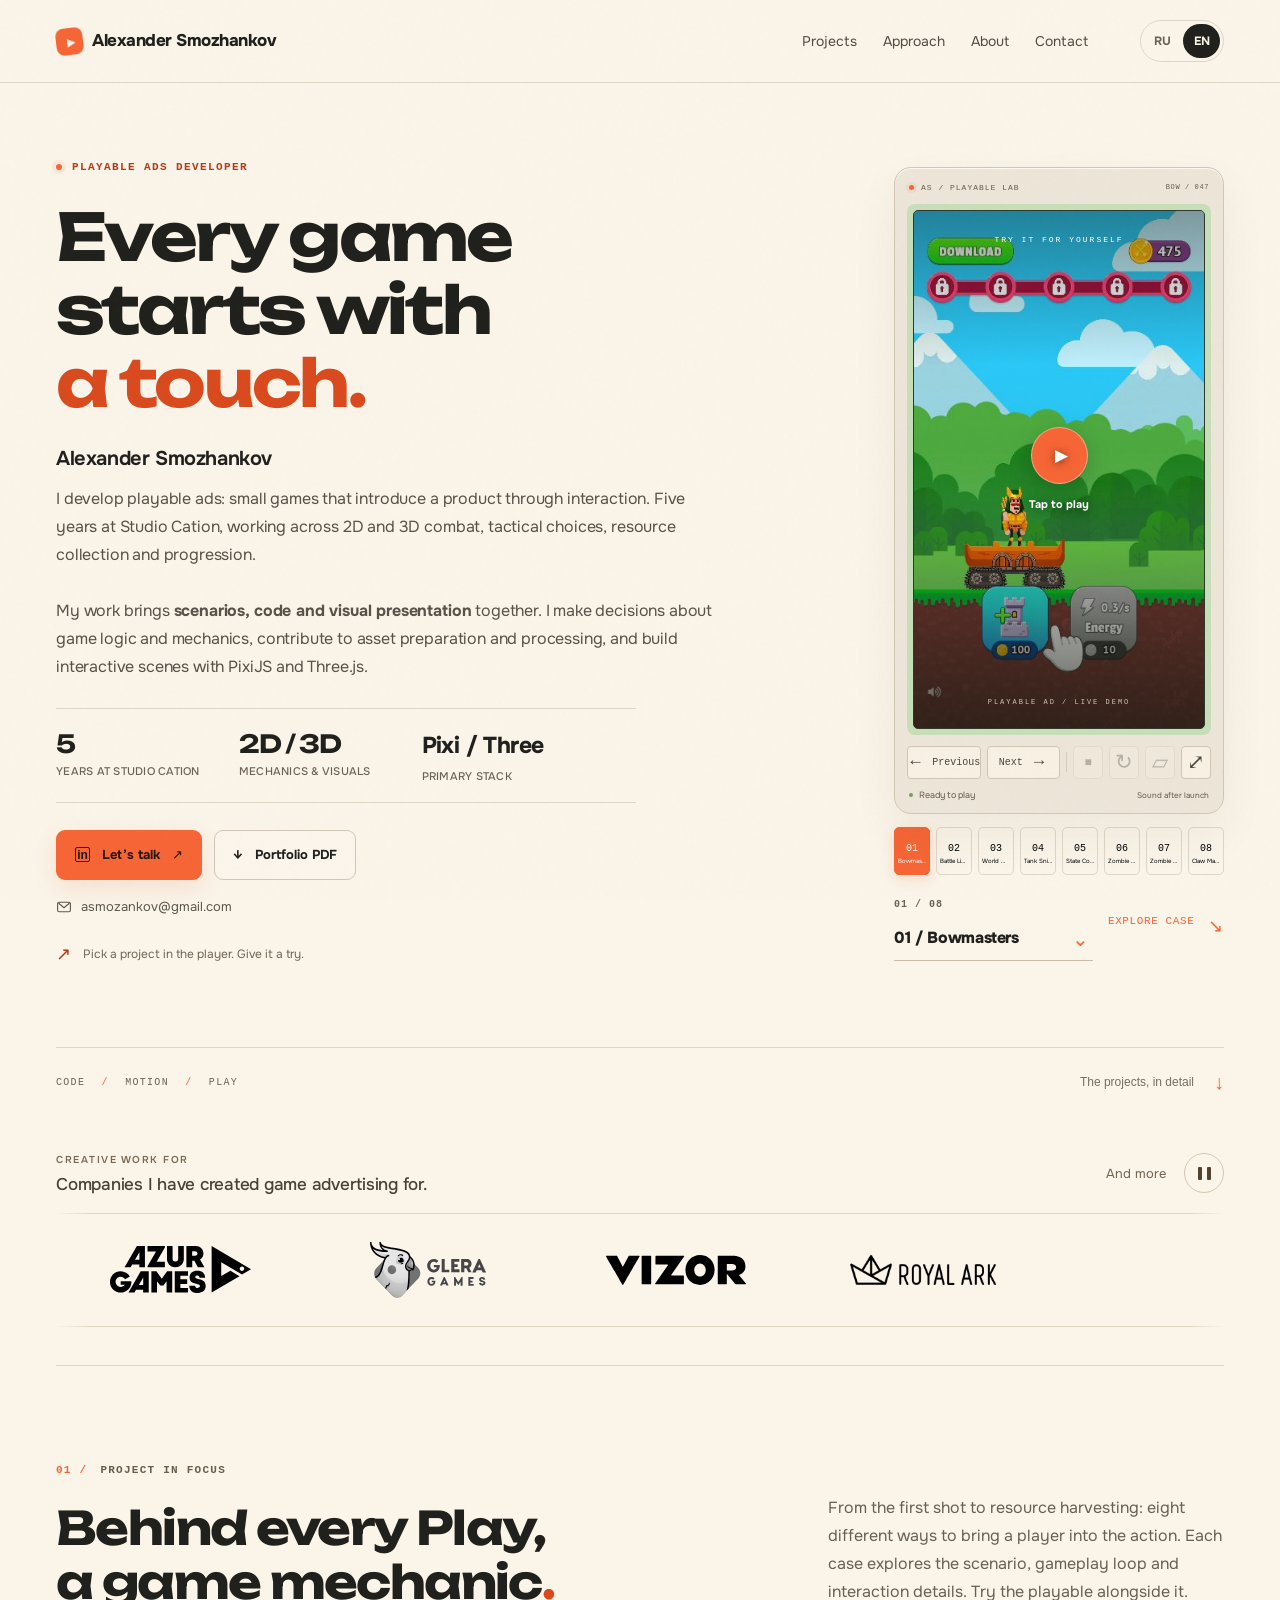
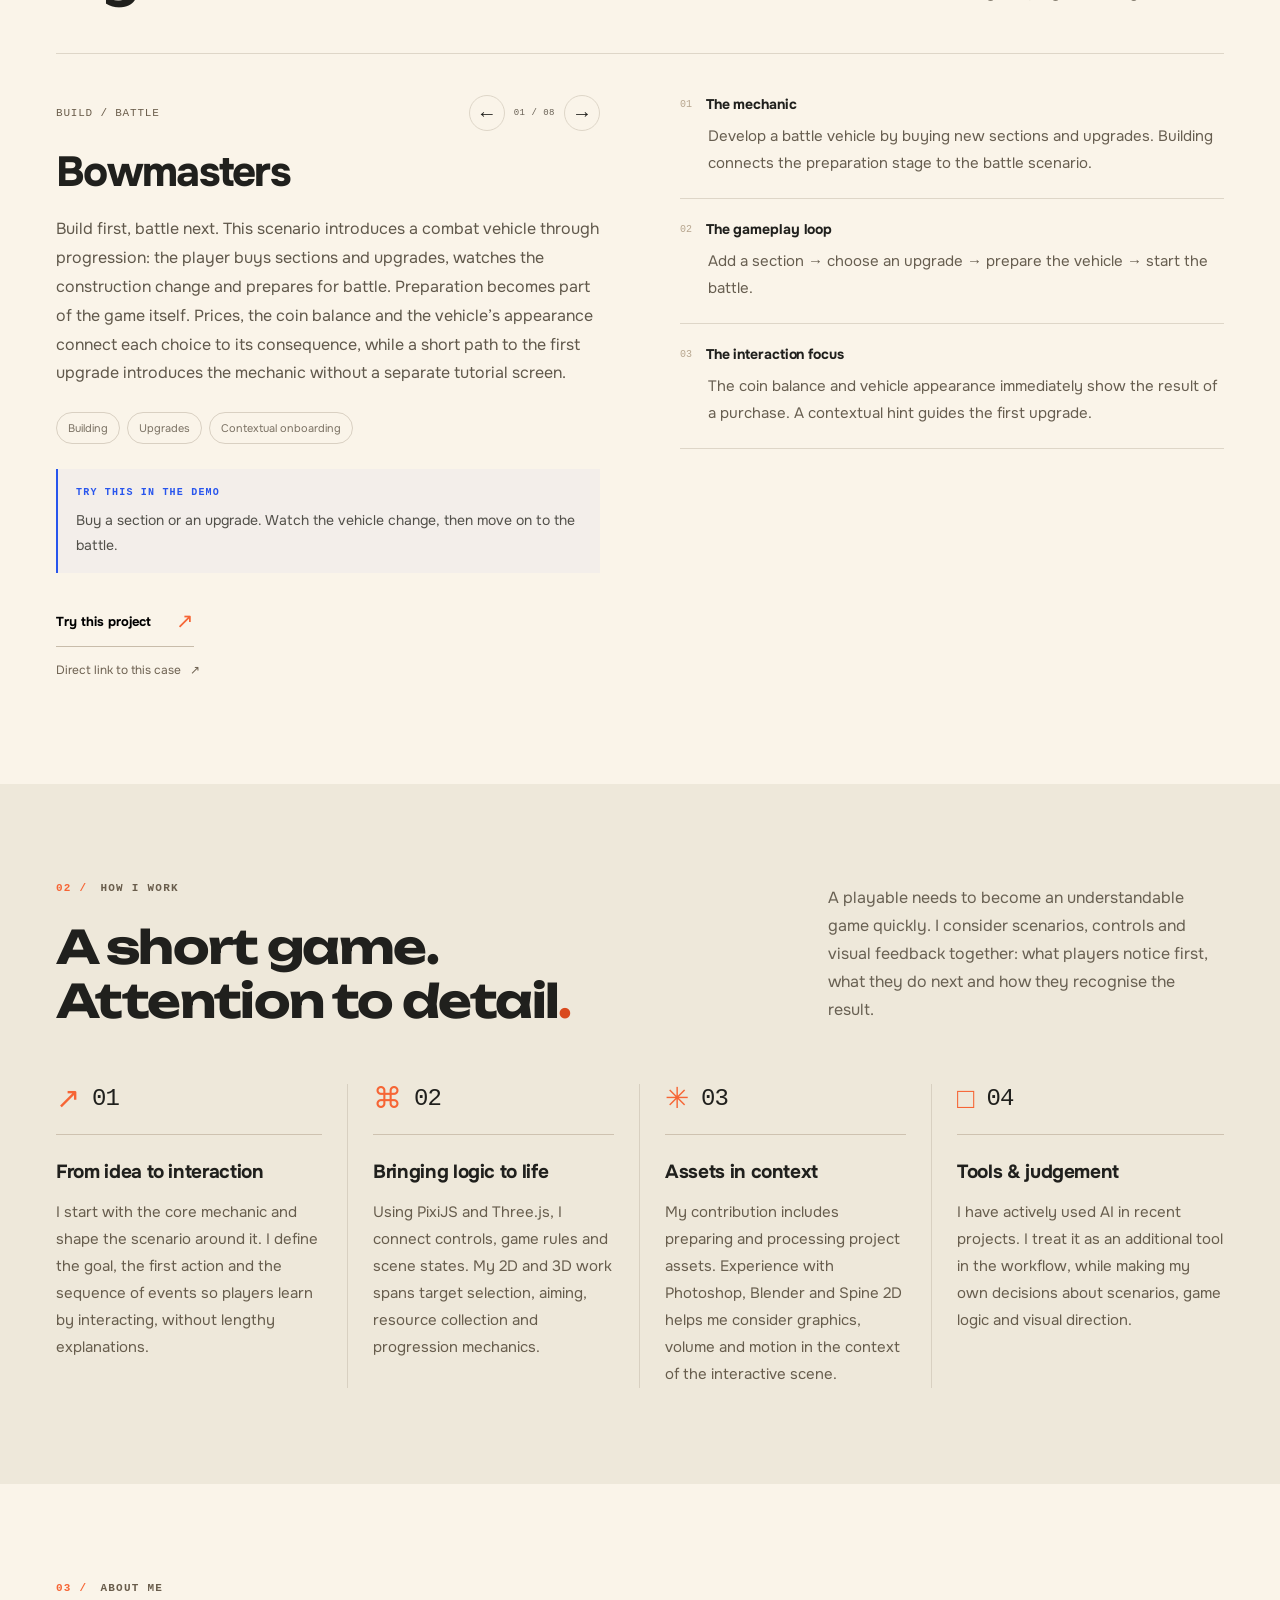
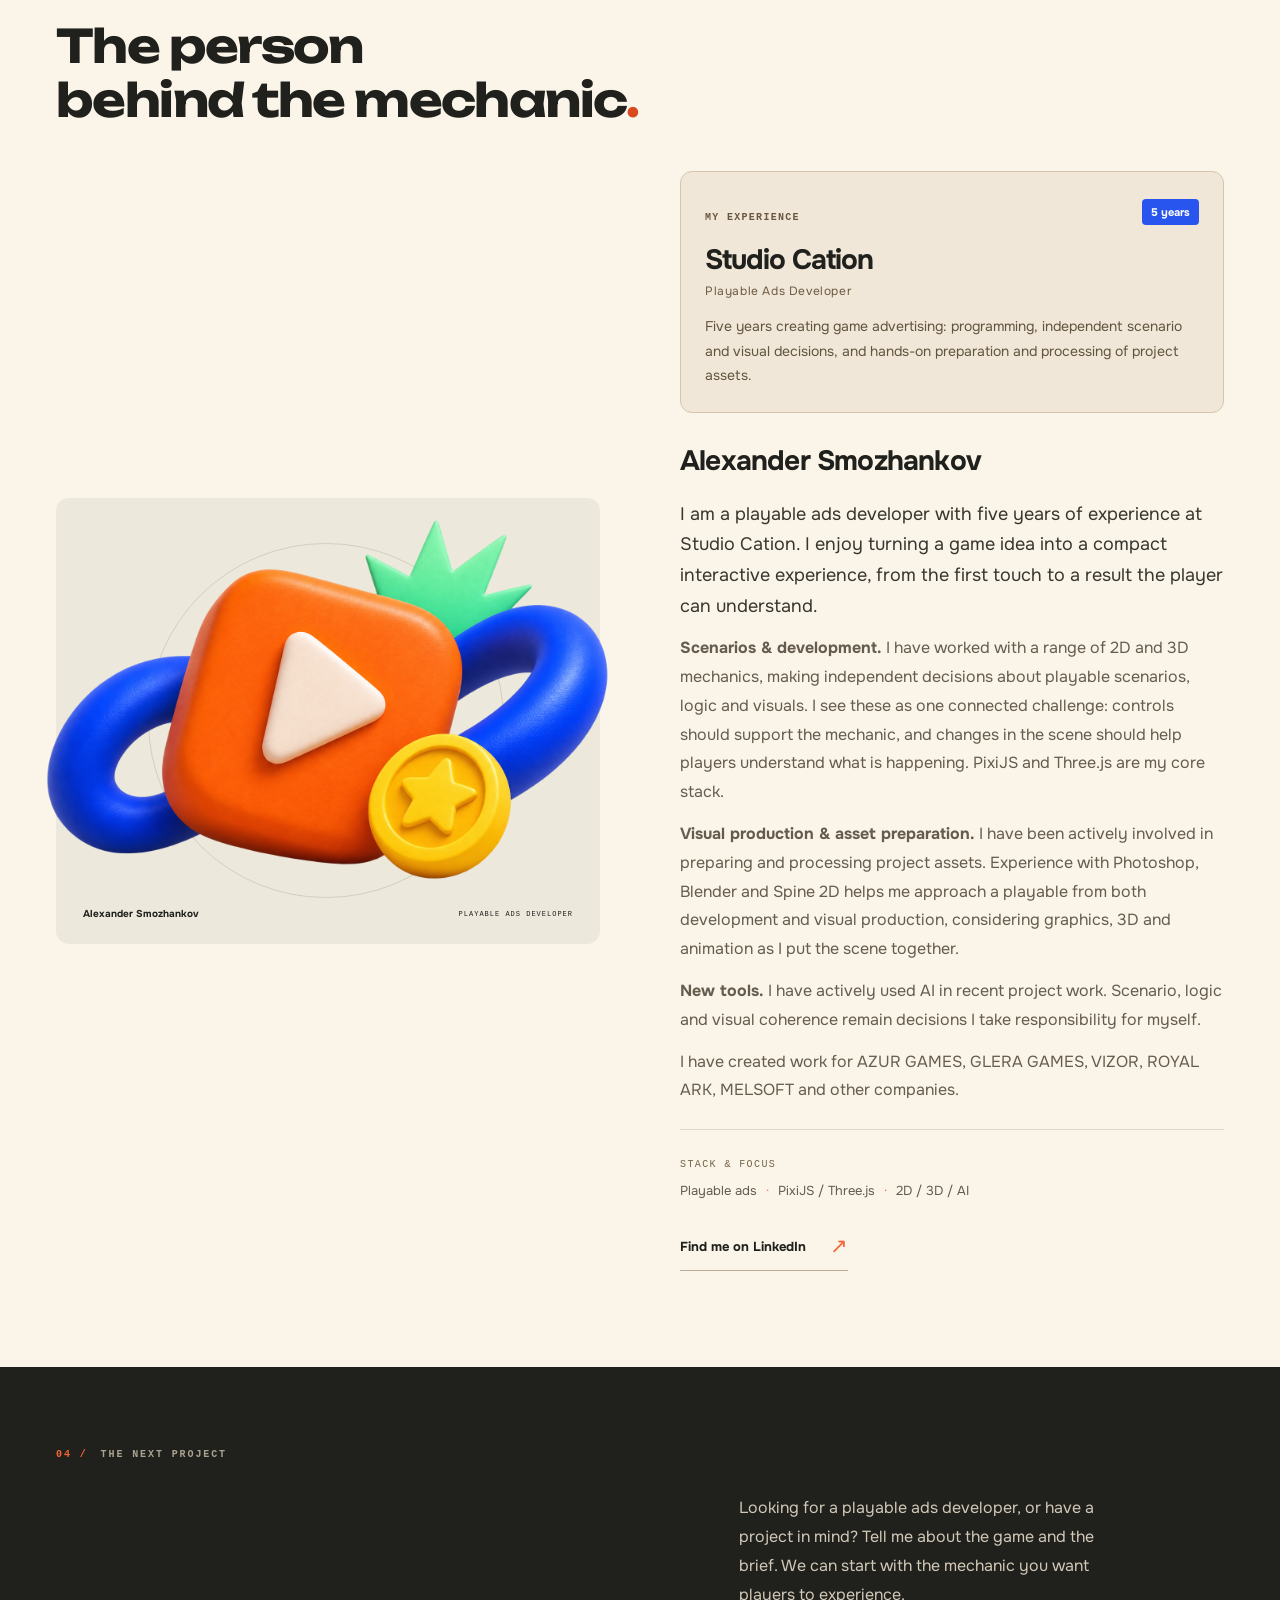
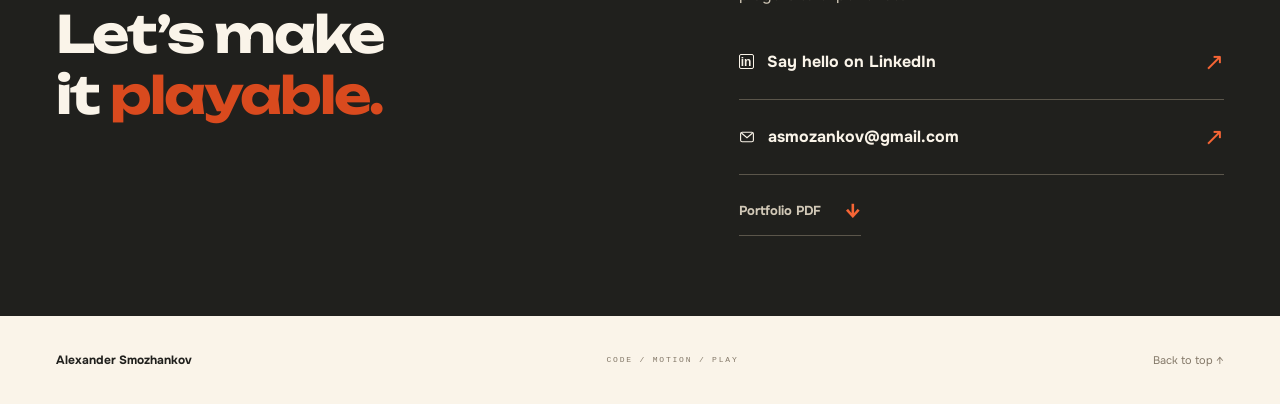
==== commit a08643a3: "Add seamless company marquee and expand bilingual portfolio descriptions" ====
--- a/index.html
+++ b/index.html
@@ -7,12 +7,12 @@
   <meta name="description" content="Александр Сможанков — разработчик playable ads. Игровые механики, интерактивные сценарии и восемь проектов, которые можно попробовать прямо в браузере.">
   <title>Александр Сможанков — Playable Ads Developer</title>
   <link rel="icon" href="assets/favicon.svg" type="image/svg+xml">
-  <link rel="stylesheet" href="assets/fonts.css">
-  <link rel="stylesheet" href="styles.css">
-  <link rel="stylesheet" href="assets/polish.css">
+  <link rel="stylesheet" href="assets/fonts.css?v=90ce2364af7c">
+  <link rel="stylesheet" href="styles.css?v=96c6fc56c0c0">
+  <link rel="stylesheet" href="assets/polish.css?v=a287d17ccc6c">
   <link rel="preload" href="assets/fonts/unbounded-latin.woff2" as="font" type="font/woff2" crossorigin>
   <link rel="preload" href="assets/fonts/unbounded-cyrillic.woff2" as="font" type="font/woff2" crossorigin>
-  <script src="app.js" defer></script>
+  <script src="app.js?v=8582faffa4f1" defer></script>
 </head>
 <body>
   <a class="skip-link" href="#work" data-i18n="skip">Перейти к проектам</a>
@@ -27,9 +27,9 @@
         <p class="eyebrow hero-eyebrow"><span class="status-dot" aria-hidden="true"></span>PLAYABLE ADS DEVELOPER</p>
         <h1 id="hero-title" data-i18n="heroTitle">Игра<br>начинается<br><span class="accent">с касания.</span></h1>
         <p class="hero-name" data-i18n="name">Александр Сможанков</p>
-        <p class="hero-description" data-i18n="heroDescription">Создаю playable ads, которые знакомят с игрой через действие. За пять лет в Studio Cation работал с 2D и 3D, боевыми и тактическими сценариями, сбором ресурсов и механиками развития.<br><br>Мой подход соединяет программирование и визуальную сторону проекта: от сценария и правил игры до подготовки ассетов и отклика на действия игрока. Основной стек — PixiJS и Three.js; опыт в Photoshop, Blender и Spine 2D помогает работать с графикой, объёмом и движением в контексте игровой сцены.</p>
+        <p class="hero-description" data-i18n="heroDescription">Разрабатываю playable ads — мини-игры, в которых знакомство с продуктом начинается с действия. Пять лет в Studio Cation: 2D и 3D, боевые сцены, тактика, сбор ресурсов и развитие.<br><br>Моя работа объединяет <strong>сценарий, код и визуальную подачу</strong>. Принимаю решения о логике и механиках, участвую в подготовке и обработке ассетов, собираю интерактивные сцены на PixiJS и Three.js.</p>
         <div class="hero-facts"><div><strong>5</strong><span data-i18n="factProjects">ЛЕТ В STUDIO CATION</span></div><div><strong>2D / 3D</strong><span data-i18n="factWorlds">МЕХАНИКИ И ВИЗУАЛ</span></div><div><strong class="stack-fact">Pixi / Three</strong><span data-i18n="factBrowser">ОСНОВНОЙ СТЕК</span></div></div>
-        <div class="hero-ctas"><a class="button button-orange" href="https://www.linkedin.com/in/aliaxandr-smazhankou-711505274/" target="_blank" rel="noopener noreferrer"><span class="linkedin-icon" aria-hidden="true">in</span><span data-i18n="contactButton">Обсудим проект</span><span aria-hidden="true">↗</span></a><a class="button button-outline pdf-link" href="pdf/Alexander-Smozhankov-RU.pdf" download><span aria-hidden="true">↓</span><span data-i18n="download">Портфолио PDF</span></a></div>
+        <div class="hero-ctas"><a class="button button-orange" href="https://www.linkedin.com/in/aliaxandr-smazhankou-711505274/" target="_blank" rel="noopener noreferrer"><span class="linkedin-icon" aria-hidden="true">in</span><span data-i18n="contactButton">Обсудим проект</span><span aria-hidden="true">↗</span></a><a class="button button-outline pdf-link" href="pdf/Alexander-Smozhankov-RU.pdf?v=20261109-copy2" download><span aria-hidden="true">↓</span><span data-i18n="download">Портфолио PDF</span></a></div>
         <a class="hero-email" href="mailto:asmozankov@gmail.com"><svg width="16" height="16" viewBox="0 0 20 20" fill="none" stroke="currentColor" stroke-width="1.4" aria-hidden="true"><rect x="2" y="4" width="16" height="12" rx="2"/><path d="m3 5 7 6 7-6"/></svg><span>asmozankov@gmail.com</span></a>
         <a class="hero-footnote" href="#work"><span aria-hidden="true">↗</span><span data-i18n="heroHint">Выбирай проект в плеере — и пробуй.</span></a>
       </div>
@@ -49,13 +49,13 @@
       </section>
     </section>
     <div class="hero-divider wrap"><span>CODE <i>/</i> MOTION <i>/</i> PLAY</span><a href="#project-case"><span data-i18n="scroll">Проекты в деталях</span><span aria-hidden="true">↓</span></a></div>
-    <section class="client-strip wrap" aria-labelledby="clients-title"><div class="brand-head"><div><p class="eyebrow" id="clients-title" data-i18n="clientsLabel">КРЕАТИВЫ ДЛЯ</p><p class="brand-subtitle" data-i18n="clientsSubtitle">Игровые бренды. Интерактивные истории.</p></div><div class="brand-head-actions"><span class="brand-more" data-i18n="clientsMore">И не только</span><button class="motion-control" id="brand-motion" type="button" aria-pressed="true" data-i18n-aria="brandMotion" aria-label="Анимация логотипов"><span class="motion-icon" aria-hidden="true"></span></button></div></div><div class="brand-shelf" id="brand-shelf"><ul class="brand-list"><li style="--brand-index:0"><a class="brand-link" href="https://azurgames.com/" target="_blank" rel="noopener noreferrer"><span class="brand-mark brand-mark--azur"><img src="assets/brands/azur.svg" alt="AZUR GAMES" loading="lazy" decoding="async"></span><span class="brand-index" aria-hidden="true">01</span></a></li><li style="--brand-index:1"><a class="brand-link" href="https://glera-games.com/" target="_blank" rel="noopener noreferrer"><span class="brand-mark brand-mark--glera"><img src="assets/brands/glera.svg" alt="GLERA GAMES" loading="lazy" decoding="async"></span><span class="brand-index" aria-hidden="true">02</span></a></li><li style="--brand-index:2"><a class="brand-link" href="https://vizor-games.com/" target="_blank" rel="noopener noreferrer"><span class="brand-mark brand-mark--vizor"><img src="assets/brands/vizor.svg" alt="VIZOR" loading="lazy" decoding="async"></span><span class="brand-index" aria-hidden="true">03</span></a></li><li style="--brand-index:3"><a class="brand-link" href="https://royalarkgames.com/" target="_blank" rel="noopener noreferrer"><span class="brand-mark brand-mark--royal-ark"><img src="assets/brands/royal-ark.png" alt="ROYAL ARK" loading="lazy" decoding="async"></span><span class="brand-index" aria-hidden="true">04</span></a></li><li style="--brand-index:4"><a class="brand-link" href="https://www.linkedin.com/company/melsoft/" target="_blank" rel="noopener noreferrer"><span class="brand-mark brand-mark--melsoft"><img src="assets/brands/melsoft.jpg" alt="MELSOFT" loading="lazy" decoding="async"></span><span class="brand-index" aria-hidden="true">05</span></a></li></ul><div class="brand-track" aria-hidden="true"><i></i></div></div></section>
-    <section class="case-section wrap section-space" id="project-case" aria-labelledby="case-title"><div class="section-heading reveal"><div><p class="eyebrow"><span class="section-index">01 /</span><span data-i18n="caseLabel">ПРОЕКТ В ФОКУСЕ</span></p><h2 id="case-heading" data-i18n="caseHeading">За каждым Play&nbsp;—<br>своя механика<span class="accent">.</span></h2></div><p class="section-intro" data-i18n="caseIntro">Восемь playable с разными механиками. Выбери название в плеере или листай стрелками: демо и описание всегда показывают один проект.</p></div>
+    <section class="client-strip wrap" aria-labelledby="clients-title"><div class="brand-head"><div><p class="eyebrow" id="clients-title" data-i18n="clientsLabel">КРЕАТИВЫ ДЛЯ</p><p class="brand-subtitle" data-i18n="clientsSubtitle">Компании, для которых я создавал игровые креативы.</p></div><div class="brand-head-actions"><span class="brand-more" data-i18n="clientsMore">И не только</span><button class="motion-control" id="brand-motion" type="button" aria-pressed="true" data-i18n-aria="brandMotion" aria-label="Анимация логотипов"><span class="motion-icon" aria-hidden="true"></span></button></div></div><div class="brand-shelf" id="brand-shelf"><div class="brand-marquee"><ul class="brand-list"><li class="brand-item"><span class="brand-mark brand-mark--azur"><img src="assets/brands/azur.svg" alt="AZUR GAMES" loading="lazy" decoding="async"></span></li><li class="brand-item"><span class="brand-mark brand-mark--glera"><img src="assets/brands/glera.svg" alt="GLERA GAMES" loading="lazy" decoding="async"></span></li><li class="brand-item"><span class="brand-mark brand-mark--vizor"><img src="assets/brands/vizor.svg" alt="VIZOR" loading="lazy" decoding="async"></span></li><li class="brand-item"><span class="brand-mark brand-mark--royal-ark"><img src="assets/brands/royal-ark.png" alt="ROYAL ARK" loading="lazy" decoding="async"></span></li><li class="brand-item"><span class="brand-mark brand-mark--melsoft"><img src="assets/brands/melsoft.jpg" alt="MELSOFT" loading="lazy" decoding="async"></span></li></ul><ul class="brand-list" aria-hidden="true"><li class="brand-item"><span class="brand-mark brand-mark--azur"><img src="assets/brands/azur.svg" alt="" loading="lazy" decoding="async"></span></li><li class="brand-item"><span class="brand-mark brand-mark--glera"><img src="assets/brands/glera.svg" alt="" loading="lazy" decoding="async"></span></li><li class="brand-item"><span class="brand-mark brand-mark--vizor"><img src="assets/brands/vizor.svg" alt="" loading="lazy" decoding="async"></span></li><li class="brand-item"><span class="brand-mark brand-mark--royal-ark"><img src="assets/brands/royal-ark.png" alt="" loading="lazy" decoding="async"></span></li><li class="brand-item"><span class="brand-mark brand-mark--melsoft"><img src="assets/brands/melsoft.jpg" alt="" loading="lazy" decoding="async"></span></li></ul></div></div></section>
+    <section class="case-section wrap section-space" id="project-case" aria-labelledby="case-title"><div class="section-heading reveal"><div><p class="eyebrow"><span class="section-index">01 /</span><span data-i18n="caseLabel">ПРОЕКТ В ФОКУСЕ</span></p><h2 id="case-heading" data-i18n="caseHeading">За каждым Play&nbsp;—<br>своя механика<span class="accent">.</span></h2></div><p class="section-intro" data-i18n="caseIntro">От первого выстрела до добычи ресурсов: восемь разных способов вовлечь игрока в действие. В каждом кейсе — идея сценария, игровая петля и детали взаимодействия. Рядом можно попробовать сам playable.</p></div>
       <article class="case-panel reveal" id="case-panel" role="tabpanel" aria-live="polite" aria-atomic="true"><div class="case-main"><div class="case-topline"><p class="case-category" id="case-category"></p><div class="case-nav"><button type="button" data-case-step="-1" aria-label="Предыдущий проект">←</button><span id="case-position">01 / 08</span><button type="button" data-case-step="1" aria-label="Следующий проект">→</button></div></div><h3 id="case-title"></h3><p class="case-summary" id="case-summary"></p><div class="case-tags" id="case-tags"></div><aside class="demo-prompt"><p class="eyebrow" data-i18n="demoLabel">ПОПРОБУЙ В ДЕМО</p><p id="demo-instruction"></p></aside><button class="text-button" id="case-play" type="button"><span data-i18n="tryProject">Попробовать этот проект</span><span aria-hidden="true">↗</span></button><a class="case-permalink" id="case-permalink" href="?project=bow&amp;lang=ru#project-case"><span data-i18n="projectLink">Прямая ссылка на кейс</span><span aria-hidden="true">↗</span></a></div><dl class="case-details"><div><dt><span class="detail-number">01</span><span data-i18n="mechanicLabel">Механика</span></dt><dd id="case-mechanic"></dd></div><div><dt><span class="detail-number">02</span><span data-i18n="loopLabel">Игровая петля</span></dt><dd id="case-loop"></dd></div><div><dt><span class="detail-number">03</span><span data-i18n="interactionLabel">Акцент взаимодействия</span></dt><dd id="case-interaction"></dd></div></dl></article>
     </section>
-    <section class="approach-section section-space" id="approach" aria-labelledby="approach-title"><div class="wrap"><div class="section-heading reveal"><div><p class="eyebrow"><span class="section-index">02 /</span><span data-i18n="approachLabel">КАК Я РАБОТАЮ</span></p><h2 id="approach-title" data-i18n="approachTitle">Короткая игра.<br>Внимание к деталям<span class="accent">.</span></h2></div><p class="section-intro" data-i18n="approachIntro">В playable механика, визуал и управление должны работать вместе. Моя задача — связать их в понятную последовательность действий, где игрок видит результат каждого шага.</p></div><div class="approach-grid"><article class="approach-step reveal"><div class="step-marker"><span aria-hidden="true">↗</span><span>01</span></div><h3 data-i18n="step1Title">Сценарий и логика</h3><p data-i18n="step1Body">Выстраиваю короткий сценарий вокруг основной механики: как познакомить игрока с управлением, обозначить цель и показать результат первого действия.</p></article><article class="approach-step reveal"><div class="step-marker"><span aria-hidden="true">⌘</span><span>02</span></div><h3 data-i18n="step2Title">Разработка 2D и 3D</h3><p data-i18n="step2Body">На PixiJS и Three.js превращаю сценарий в интерактивную сцену: реализую правила, состояния и переходы, связываю действия игрока с изменениями в игре.</p></article><article class="approach-step reveal"><div class="step-marker"><span aria-hidden="true">✳</span><span>03</span></div><h3 data-i18n="step3Title">Визуал и ассеты</h3><p data-i18n="step3Body">Участвую в подготовке и обработке игровых материалов и принимаю решения по их визуальной подаче. Опыт с Photoshop, Blender и Spine 2D помогает соединять код, графику и движение в одной сцене.</p></article><article class="approach-step reveal"><div class="step-marker"><span aria-hidden="true">□</span><span>04</span></div><h3 data-i18n="step4Title">ИИ в рабочем процессе</h3><p data-i18n="step4Body">В последних проектах ИИ стал ещё одним инструментом в моём рабочем процессе. Использую этот опыт в связке с основным стеком и собственной работой над сценарием, логикой и визуальным результатом.</p></article></div></div></section>
-    <section class="about-section wrap section-space" id="about" aria-labelledby="about-title"><div class="section-heading reveal"><div><p class="eyebrow"><span class="section-index">03 /</span><span data-i18n="aboutLabel">ОБО МНЕ</span></p><h2 id="about-title" data-i18n="aboutTitle">Человек<br>за механикой<span class="accent">.</span></h2></div></div><div class="about-layout"><div class="about-art reveal"><img src="assets/hero.png" alt="" width="1536" height="1024" loading="lazy"><div class="about-signature"><span data-i18n="name">Александр Сможанков</span><span>PLAYABLE ADS DEVELOPER</span></div></div><div class="about-copy reveal"><div class="experience-card"><div class="experience-top"><p class="eyebrow" data-i18n="experienceLabel">МОЙ ОПЫТ</p><span data-i18n="experienceDuration">5 лет</span></div><strong>Studio Cation</strong><span class="experience-role">Playable Ads Developer</span><p data-i18n="experienceScope">2D- и 3D-playable на PixiJS и Three.js. Игровые сценарии, механики, визуальные решения и работа с ассетами.</p></div><h3 data-i18n="name">Александр Сможанков</h3><p class="about-lead" data-i18n="aboutLead">В Studio Cation я соединял разработку игровых механик с визуальными задачами и подготовкой материалов для 2D- и 3D-плейблов.</p><p data-i18n="aboutBody">Для меня механика, визуал и управление — части одной системы. В проектах я принимал самостоятельные решения по этим направлениям и участвовал в подготовке и обработке ассетов. Рабочий стек — PixiJS и Three.js, дополненный опытом в Photoshop, Blender и Spine 2D.</p><p data-i18n="aboutPortfolio">В последних проектах активно использовал ИИ в рабочем процессе. Эти восемь демо показывают разные стороны моей практики: боевые сцены, управление, работу с пространством и игровой прогресс. Каждый playable можно попробовать прямо на сайте.</p><p data-i18n="aboutClients">Среди компаний, для которых я делал креативы, — AZUR GAMES, GLERA GAMES, VIZOR, ROYAL ARK, MELSOFT и другие.</p><div class="about-focus"><span data-i18n="focusLabel">СТЕК И ФОКУС</span><p>Playable ads <i>·</i> <span data-i18n="focusInteraction">PixiJS / Three.js</span> <i>·</i> <span data-i18n="focusMotion">2D / 3D / ИИ</span></p></div><a class="text-link" href="https://www.linkedin.com/in/aliaxandr-smazhankou-711505274/" target="_blank" rel="noopener noreferrer"><span data-i18n="moreLinkedIn">Профиль в LinkedIn</span><span aria-hidden="true">↗</span></a></div></div></section>
-    <section class="contact-section" id="contact" aria-labelledby="contact-title"><div class="wrap"><p class="eyebrow reveal"><span class="section-index">04 /</span><span data-i18n="contactLabel">СЛЕДУЮЩИЙ ПРОЕКТ</span></p><div class="contact-row reveal"><h2 id="contact-title" data-i18n="contactTitle">Давай сделаем<br>это <span class="accent">игрой.</span></h2><div class="contact-copy"><p data-i18n="contactDescription">Ищешь разработчика playable ads или хочешь обсудить проект? Расскажи об игре и задаче — начнём с того, какую механику стоит дать попробовать игроку.</p><a class="contact-link" href="https://www.linkedin.com/in/aliaxandr-smazhankou-711505274/" target="_blank" rel="noopener noreferrer"><span class="linkedin-icon" aria-hidden="true">in</span><span data-i18n="contactLinkedIn">Связаться в LinkedIn</span><span aria-hidden="true">↗</span></a><a class="contact-link contact-email" href="mailto:asmozankov@gmail.com"><svg width="16" height="16" viewBox="0 0 20 20" fill="none" stroke="currentColor" stroke-width="1.4" aria-hidden="true"><rect x="2" y="4" width="16" height="12" rx="2"/><path d="m3 5 7 6 7-6"/></svg><span>asmozankov@gmail.com</span><span aria-hidden="true">↗</span></a><a class="text-link pdf-link" href="pdf/Alexander-Smozhankov-RU.pdf" download><span data-i18n="download">Портфолио PDF</span><span aria-hidden="true">↓</span></a></div></div></div></section>
+    <section class="approach-section section-space" id="approach" aria-labelledby="approach-title"><div class="wrap"><div class="section-heading reveal"><div><p class="eyebrow"><span class="section-index">02 /</span><span data-i18n="approachLabel">КАК Я РАБОТАЮ</span></p><h2 id="approach-title" data-i18n="approachTitle">Короткая игра.<br>Внимание к деталям<span class="accent">.</span></h2></div><p class="section-intro" data-i18n="approachIntro">Playable нужно быстро превратить в понятную игру. Поэтому я рассматриваю сценарий, управление и визуальный отклик вместе: что игрок заметит первым, какое действие совершит и как поймёт его результат.</p></div><div class="approach-grid"><article class="approach-step reveal"><div class="step-marker"><span aria-hidden="true">↗</span><span>01</span></div><h3 data-i18n="step1Title">От идеи к действию</h3><p data-i18n="step1Body">Начинаю с основной механики и выстраиваю вокруг неё сценарий. Определяю цель, первое действие и последовательность событий, чтобы знакомство с игрой происходило в процессе, а не через длинные объяснения.</p></article><article class="approach-step reveal"><div class="step-marker"><span aria-hidden="true">⌘</span><span>02</span></div><h3 data-i18n="step2Title">Логика, которая оживает</h3><p data-i18n="step2Body">На PixiJS и Three.js связываю управление, игровые правила и состояния сцены. Работаю как с 2D, так и с 3D: от выбора противника и прицеливания до добычи ресурсов и механик развития.</p></article><article class="approach-step reveal"><div class="step-marker"><span aria-hidden="true">✳</span><span>03</span></div><h3 data-i18n="step3Title">Ассеты в контексте игры</h3><p data-i18n="step3Body">Моя работа включает подготовку и обработку материалов для проектов. Опыт в Photoshop, Blender и Spine 2D помогает оценивать графику, объём и движение вместе с тем, как они будут работать в интерактивной сцене.</p></article><article class="approach-step reveal"><div class="step-marker"><span aria-hidden="true">□</span><span>04</span></div><h3 data-i18n="step4Title">Инструменты и решения</h3><p data-i18n="step4Body">В последних проектах активно использовал ИИ. Включаю его в рабочий процесс как дополнительный инструмент, сохраняя самостоятельный подход к сценариям, игровой логике и визуальным решениям.</p></article></div></div></section>
+    <section class="about-section wrap section-space" id="about" aria-labelledby="about-title"><div class="section-heading reveal"><div><p class="eyebrow"><span class="section-index">03 /</span><span data-i18n="aboutLabel">ОБО МНЕ</span></p><h2 id="about-title" data-i18n="aboutTitle">Человек<br>за механикой<span class="accent">.</span></h2></div></div><div class="about-layout"><div class="about-art reveal"><img src="assets/hero.png" alt="" width="1536" height="1024" loading="lazy"><div class="about-signature"><span data-i18n="name">Александр Сможанков</span><span>PLAYABLE ADS DEVELOPER</span></div></div><div class="about-copy reveal"><div class="experience-card"><div class="experience-top"><p class="eyebrow" data-i18n="experienceLabel">МОЙ ОПЫТ</p><span data-i18n="experienceDuration">5 лет</span></div><strong>Studio Cation</strong><span class="experience-role">Playable Ads Developer</span><p data-i18n="experienceScope">Пять лет работы над игровыми креативами: программирование, самостоятельные решения по сценариям и визуальной части, подготовка и обработка проектных ассетов.</p></div><h3 data-i18n="name">Александр Сможанков</h3><p class="about-lead" data-i18n="aboutLead">Я разработчик playable ads с пятью годами опыта в Studio Cation. Мне интересно превращать игровую идею в короткий интерактивный опыт — от первого касания до понятного результата.</p><p data-i18n="aboutBody"><strong>Сценарий и разработка.</strong> Работал с разными механиками в 2D и 3D и принимал самостоятельные решения по сценариям, логике и визуальной части плейблов. Для меня это единая задача: управление должно поддерживать механику, а изменения в сцене — помогать игроку понимать происходящее. Основной стек — PixiJS и Three.js.</p><p data-i18n="aboutAssets"><strong>Графика и подготовка материалов.</strong> Активно участвовал в подготовке и обработке ассетов по проектам. Есть опыт работы в Photoshop, Blender и Spine 2D: это помогает смотреть на playable со стороны разработки и визуального производства, учитывать особенности графики, 3D и анимации при сборке сцены.</p><p data-i18n="aboutPortfolio"><strong>Новые инструменты.</strong> В последнее время активно использовал ИИ в работе над проектами. При этом сценарий, логика и визуальная целостность остаются решениями, за которые я отвечаю сам.</p><p data-i18n="aboutClients">Среди компаний, для которых я делал креативы, — AZUR GAMES, GLERA GAMES, VIZOR, ROYAL ARK, MELSOFT и другие.</p><div class="about-focus"><span data-i18n="focusLabel">СТЕК И ФОКУС</span><p>Playable ads <i>·</i> <span data-i18n="focusInteraction">PixiJS / Three.js</span> <i>·</i> <span data-i18n="focusMotion">2D / 3D / ИИ</span></p></div><a class="text-link" href="https://www.linkedin.com/in/aliaxandr-smazhankou-711505274/" target="_blank" rel="noopener noreferrer"><span data-i18n="moreLinkedIn">Профиль в LinkedIn</span><span aria-hidden="true">↗</span></a></div></div></section>
+    <section class="contact-section" id="contact" aria-labelledby="contact-title"><div class="wrap"><p class="eyebrow reveal"><span class="section-index">04 /</span><span data-i18n="contactLabel">СЛЕДУЮЩИЙ ПРОЕКТ</span></p><div class="contact-row reveal"><h2 id="contact-title" data-i18n="contactTitle">Давай сделаем<br>это <span class="accent">игрой.</span></h2><div class="contact-copy"><p data-i18n="contactDescription">Ищешь разработчика playable ads или хочешь обсудить проект? Расскажи об игре и задаче — начнём с того, какую механику стоит дать попробовать игроку.</p><a class="contact-link" href="https://www.linkedin.com/in/aliaxandr-smazhankou-711505274/" target="_blank" rel="noopener noreferrer"><span class="linkedin-icon" aria-hidden="true">in</span><span data-i18n="contactLinkedIn">Связаться в LinkedIn</span><span aria-hidden="true">↗</span></a><a class="contact-link contact-email" href="mailto:asmozankov@gmail.com"><svg width="16" height="16" viewBox="0 0 20 20" fill="none" stroke="currentColor" stroke-width="1.4" aria-hidden="true"><rect x="2" y="4" width="16" height="12" rx="2"/><path d="m3 5 7 6 7-6"/></svg><span>asmozankov@gmail.com</span><span aria-hidden="true">↗</span></a><a class="text-link pdf-link" href="pdf/Alexander-Smozhankov-RU.pdf?v=20261109-copy2" download><span data-i18n="download">Портфолио PDF</span><span aria-hidden="true">↓</span></a></div></div></div></section>
   </main>
   <footer class="wrap footer"><a href="#top" data-i18n="name">Александр Сможанков</a><span>CODE / MOTION / PLAY</span><a href="#top"><span data-i18n="backTop">Наверх</span> ↑</a></footer>
   <div class="console-backdrop" id="console-backdrop" hidden></div>
--- a/assets/polish.css
+++ b/assets/polish.css
@@ -3,14 +3,14 @@
 body{-webkit-font-smoothing:antialiased;text-rendering:optimizeLegibility}
 body::before{opacity:.026}
 button,select{font-family:var(--font-text)}
-h1,h2{font-family:var(--font-display);font-weight:700;letter-spacing:-.05em}
+h1,h2{font-family:var(--font-display);font-weight:700;letter-spacing:-.035em}
 .accent{color:#d94a1e}
 .header-inner{height:82px;gap:24px}
 .wordmark{font-size:17px;font-weight:750;letter-spacing:-.5px}
 .desktop-nav{font-size:14px;gap:26px;color:#514c43}
 .language-switch button{height:34px;width:37px;font-size:12px}
 .hero{padding-top:46px;gap:60px}
-.hero h1{font-size:clamp(48px,5.1vw,78px);line-height:1.12;letter-spacing:-.055em;font-weight:700}
+.hero h1{font-size:clamp(48px,5.1vw,78px);line-height:1.12;letter-spacing:-.04em;font-weight:700}
 .hero-eyebrow{font-size:11px;letter-spacing:1.4px;color:var(--accent-ink);margin-bottom:24px}
 .hero-name{font-size:20px;letter-spacing:-.4px;margin-top:27px;font-weight:650}
 .hero-description{font-size:16px;line-height:1.75;letter-spacing:-.01em;max-width:60ch;color:#575248;margin-top:14px}
@@ -57,14 +57,14 @@
 .about-copy .experience-card>p{font-size:14px;line-height:1.75;color:#62543f}
 .about-focus>span{font-size:10px;color:#75644a}
 .about-focus p{font-size:13px}
-.contact-row h2{font-family:var(--font-display);font-size:clamp(37px,4vw,56px);letter-spacing:-.055em;line-height:1.2}
+.contact-row h2{font-family:var(--font-display);font-size:clamp(37px,4vw,56px);letter-spacing:-.04em;line-height:1.2}
 .contact-copy>p{font-size:16px;line-height:1.8;color:#d1c8b7}
 .contact-link{font-size:16px;line-height:1.5;padding:19px 0;max-width:100%}
 .contact-copy .text-link{font-size:13px;color:#d1c8b7}
 .footer{font-size:12px}
 .footer>a:last-child{font-size:11px}
 
-/* A quiet credit reel: original marks, consistent optical size and a single playhead. */
+/* Seamless monochrome credits: two equal groups, one continuous row. */
 .client-strip{display:block;padding-block:35px 38px;border-bottom:1px solid var(--line)}
 .brand-head{display:flex;align-items:center;justify-content:space-between;gap:24px;margin-bottom:18px}
 .client-strip .eyebrow{font-family:var(--font-text);font-size:10px;font-weight:600;color:#786a56;letter-spacing:1.5px}
@@ -78,13 +78,12 @@
 .motion-icon::before,.motion-icon::after{content:"";display:block;width:4px;height:13px;border-radius:1px;background:currentColor}
 .motion-control[aria-pressed=false] .motion-icon::before{width:13px;height:14px;clip-path:polygon(10% 0,100% 50%,10% 100%)}
 .motion-control[aria-pressed=false] .motion-icon::after{display:none}
-.brand-shelf{overflow:hidden;border-block:1px solid #e0d6c6;padding-top:6px}
-.brand-list{display:grid;grid-template-columns:repeat(5,minmax(0,1fr));list-style:none;margin:0;padding:0;gap:16px}
-.brand-list li{min-width:0}
-.brand-link{display:flex;align-items:center;justify-content:center;position:relative;height:112px;padding:19px 12px 27px;border-radius:10px;transition:background .25s;isolation:isolate}
-.brand-link:hover,.brand-link:focus-visible{background:#efe5d4}
-.brand-mark{display:block;position:relative;max-width:100%;transition:transform .35s var(--ease);will-change:auto}
-.brand-link:hover .brand-mark,.brand-link:focus-visible .brand-mark{transform:translateY(-4px)}
+.brand-shelf{--brand-cell:clamp(160px,20vw,248px);overflow:hidden;border-block:1px solid #e0d6c6;mask-image:linear-gradient(90deg,transparent,#000 32px,#000 calc(100% - 32px),transparent)}
+.brand-marquee{display:flex;width:max-content;animation:brand-scroll 32s linear infinite;animation-play-state:paused}
+.brand-shelf.is-in-view:not(.is-paused) .brand-marquee{animation-play-state:running}
+.brand-list{display:flex;flex:none;width:max-content;list-style:none;margin:0;padding:0}
+.brand-item{display:flex;align-items:center;justify-content:center;flex:0 0 var(--brand-cell);width:var(--brand-cell);height:112px;padding:22px 24px}
+.brand-mark{display:block;position:relative;max-width:100%;flex-shrink:0}
 .brand-mark img{display:block;width:100%;height:auto;max-height:58px;object-fit:contain}
 .brand-mark--azur{width:141px}.brand-mark--azur img{filter:brightness(0)}
 .brand-mark--glera{width:116px}.brand-mark--glera img{filter:grayscale(1)}
@@ -93,21 +92,14 @@
 .brand-mark--royal-ark img{position:absolute;width:138.161%;max-width:none;max-height:none;left:0;top:50%;transform:translateY(-50%);filter:brightness(0)}
 .brand-mark--melsoft{width:145px;aspect-ratio:330/70;overflow:hidden}
 .brand-mark--melsoft img{position:absolute;width:121.212%;max-width:none;max-height:none;left:-10.606%;top:-357.143%;filter:grayscale(1) contrast(2);mix-blend-mode:multiply}
-.brand-index{position:absolute;bottom:12px;left:50%;transform:translateX(-50%);font:10px/1 'Courier New',monospace;color:#7b6d58;letter-spacing:.5px}
-.brand-track{position:relative;height:2px;background:#e0d6c6;overflow:hidden;margin-top:5px}
-.brand-track i{display:block;width:20%;height:2px;background:#27231c;transform:translateX(0);opacity:0;animation:brand-playhead 12s linear infinite;animation-play-state:paused}
-.brand-shelf.is-in-view:not(.is-paused) .brand-track i{animation-play-state:running}
-.brand-shelf.has-entered .brand-mark{animation:brand-arrive .65s var(--ease) both;animation-delay:calc(var(--brand-index)*90ms)}
-.brand-shelf.is-paused .brand-mark{animation:none;opacity:1;translate:0 0;filter:none}
-@keyframes brand-playhead{0%{transform:translateX(-100%);opacity:0}5%{opacity:1}95%{opacity:1}100%{transform:translateX(500%);opacity:0}}
-@keyframes brand-arrive{from{opacity:0;translate:0 12px;filter:blur(3px)}to{opacity:1;translate:0 0;filter:blur(0)}}
+@keyframes brand-scroll{from{transform:translateX(0)}to{transform:translateX(-50%)}}
 
-@media(max-width:1100px){.desktop-nav{gap:18px;margin-right:6px;font-size:13px}.hero{gap:46px}.brand-list{gap:8px}}
-@media(max-width:960px){.hero{gap:38px}.hero-copy{max-width:720px}.hero h1{font-size:clamp(48px,7.5vw,72px)}.hero-description{max-width:62ch}.section-intro{max-width:53ch}.brand-link{height:100px}.brand-mark--azur,.brand-mark--vizor{width:125px}.brand-mark--glera{width:103px}.brand-mark--royal-ark,.brand-mark--melsoft{width:126px}}
-@media(max-width:800px){.desktop-nav{display:none}.brand-list{grid-template-columns:repeat(6,minmax(0,1fr));gap:0 14px}.brand-list li{grid-column:span 2}.brand-list li:nth-child(4){grid-column:2/span 2}.brand-list li:nth-child(5){grid-column:4/span 2}.brand-track{margin-top:10px}}
+@media(max-width:1100px){.desktop-nav{gap:18px;margin-right:6px;font-size:13px}.hero{gap:46px}}
+@media(max-width:960px){.hero{gap:38px}.hero-copy{max-width:720px}.hero h1{font-size:clamp(48px,7.5vw,72px)}.hero-description{max-width:62ch}.section-intro{max-width:53ch}.brand-item{height:100px}.brand-mark--azur,.brand-mark--vizor{width:125px}.brand-mark--glera{width:103px}.brand-mark--royal-ark,.brand-mark--melsoft{width:126px}}
+@media(max-width:800px){.desktop-nav{display:none}.brand-shelf{--brand-cell:180px}}
 @media(max-width:650px){
  .header-inner{height:72px;gap:12px}.wordmark{font-size:15px;max-width:calc(100% - 94px)}.wordmark>[data-i18n=brand]{max-width:180px}.language-switch button{width:35px;height:34px;font-size:11px}
- .hero{padding-top:20px;gap:35px}.hero h1{font-size:clamp(32px,10.2vw,54px);line-height:1.16;letter-spacing:-.055em}.hero-eyebrow{font-size:10px;letter-spacing:1.1px;margin-bottom:23px}.hero-name{font-size:18px;margin-top:24px}.hero-description{font-size:16px;line-height:1.75;margin-top:13px}
+ .hero{padding-top:20px;gap:35px}.hero h1{font-size:clamp(32px,10.2vw,54px);line-height:1.16;letter-spacing:-.04em}.hero-eyebrow{font-size:10px;letter-spacing:1.1px;margin-bottom:23px}.hero-name{font-size:18px;margin-top:24px}.hero-description{font-size:16px;line-height:1.75;margin-top:13px}
  .hero-facts{gap:12px;padding-block:18px}.hero-facts strong{font-size:22px}.hero-facts .stack-fact{font-size:19px}.hero-facts span{font-size:10px;line-height:1.5;letter-spacing:0}
  .button{font-size:12px;min-height:49px;padding:12px 14px;gap:8px}.hero-email{font-size:13px}.hero-footnote{font-size:11px;margin-top:18px}
  .console-controls{grid-template-columns:minmax(0,1fr) minmax(0,1fr) 1px repeat(4,35px);gap:5px}.console-control,.console-tool{height:44px}.console-control [data-i18n]{display:none}.console-control{font-size:10px}.console-status{font-size:9px}.console-volume{font-size:8px}.console-top{font-size:8px}.console-top>span:last-child{font-size:7px}
@@ -116,6 +108,6 @@
  .case-main h3{font-size:33px;letter-spacing:-1px}.case-category{font-size:10px}.case-summary{font-size:15px;line-height:1.8}.case-tags span{font-size:10px}.case-details dt{font-size:13px}.case-details dd{font-size:14px;line-height:1.8}.demo-prompt>#demo-instruction{font-size:14px}.text-button,.text-link{font-size:12px}.case-permalink{font-size:11px}
  .approach-step h3{font-size:18px}.approach-step p{font-size:15px;line-height:1.8}.about-copy h3{font-size:25px}.about-copy p{font-size:15px;line-height:1.8}.about-copy .about-lead{font-size:17px}.about-copy .experience-card>p{font-size:14px}.about-focus p{font-size:12px}
  .contact-row h2{font-size:clamp(27px,7.6vw,40px);line-height:1.2}.contact-copy>p{font-size:15px;line-height:1.8}.contact-link{font-size:15px}.contact-copy .text-link{font-size:12px}.footer{font-size:11px}.footer>a:last-child{font-size:10px}
- .client-strip{padding-block:28px 31px}.brand-head{gap:12px;align-items:flex-start}.brand-subtitle{font-size:15px;line-height:1.4;max-width:24ch}.brand-head-actions{gap:9px}.brand-more{font-size:11px;white-space:nowrap}.motion-control{width:34px;height:34px}.brand-list{gap:0 8px}.brand-link{height:93px;padding-inline:5px}.brand-mark{max-width:calc(100% - 10px)}.brand-mark--azur,.brand-mark--vizor,.brand-mark--royal-ark,.brand-mark--melsoft{width:118px}.brand-mark--glera{width:95px}.brand-mark img{max-height:48px}.brand-mark--royal-ark img,.brand-mark--melsoft img{max-height:none}.brand-index{font-size:9px;bottom:10px}
+ .client-strip{padding-block:28px 31px}.brand-head{gap:12px;align-items:flex-start}.brand-subtitle{font-size:15px;line-height:1.4;max-width:24ch}.brand-head-actions{gap:9px}.brand-more{font-size:11px;white-space:nowrap}.motion-control{width:34px;height:34px}.brand-shelf{--brand-cell:160px}.brand-marquee{animation-duration:28s}.brand-item{height:93px;padding:20px}.brand-mark{max-width:100%}.brand-mark--azur,.brand-mark--vizor,.brand-mark--royal-ark,.brand-mark--melsoft{width:118px}.brand-mark--glera{width:95px}.brand-mark img{max-height:48px}.brand-mark--royal-ark img,.brand-mark--melsoft img{max-height:none}
 }
-@media(prefers-reduced-motion:reduce){.brand-mark,.brand-track i{animation:none!important;translate:none!important;opacity:1!important;filter:none}.brand-track i{opacity:0!important}.brand-link:hover .brand-mark,.brand-link:focus-visible .brand-mark{transform:none}}
+@media(prefers-reduced-motion:reduce){.brand-marquee{animation:none;transform:none}.brand-list[aria-hidden=true]{display:none}.brand-shelf{overflow-x:auto;mask-image:none}}
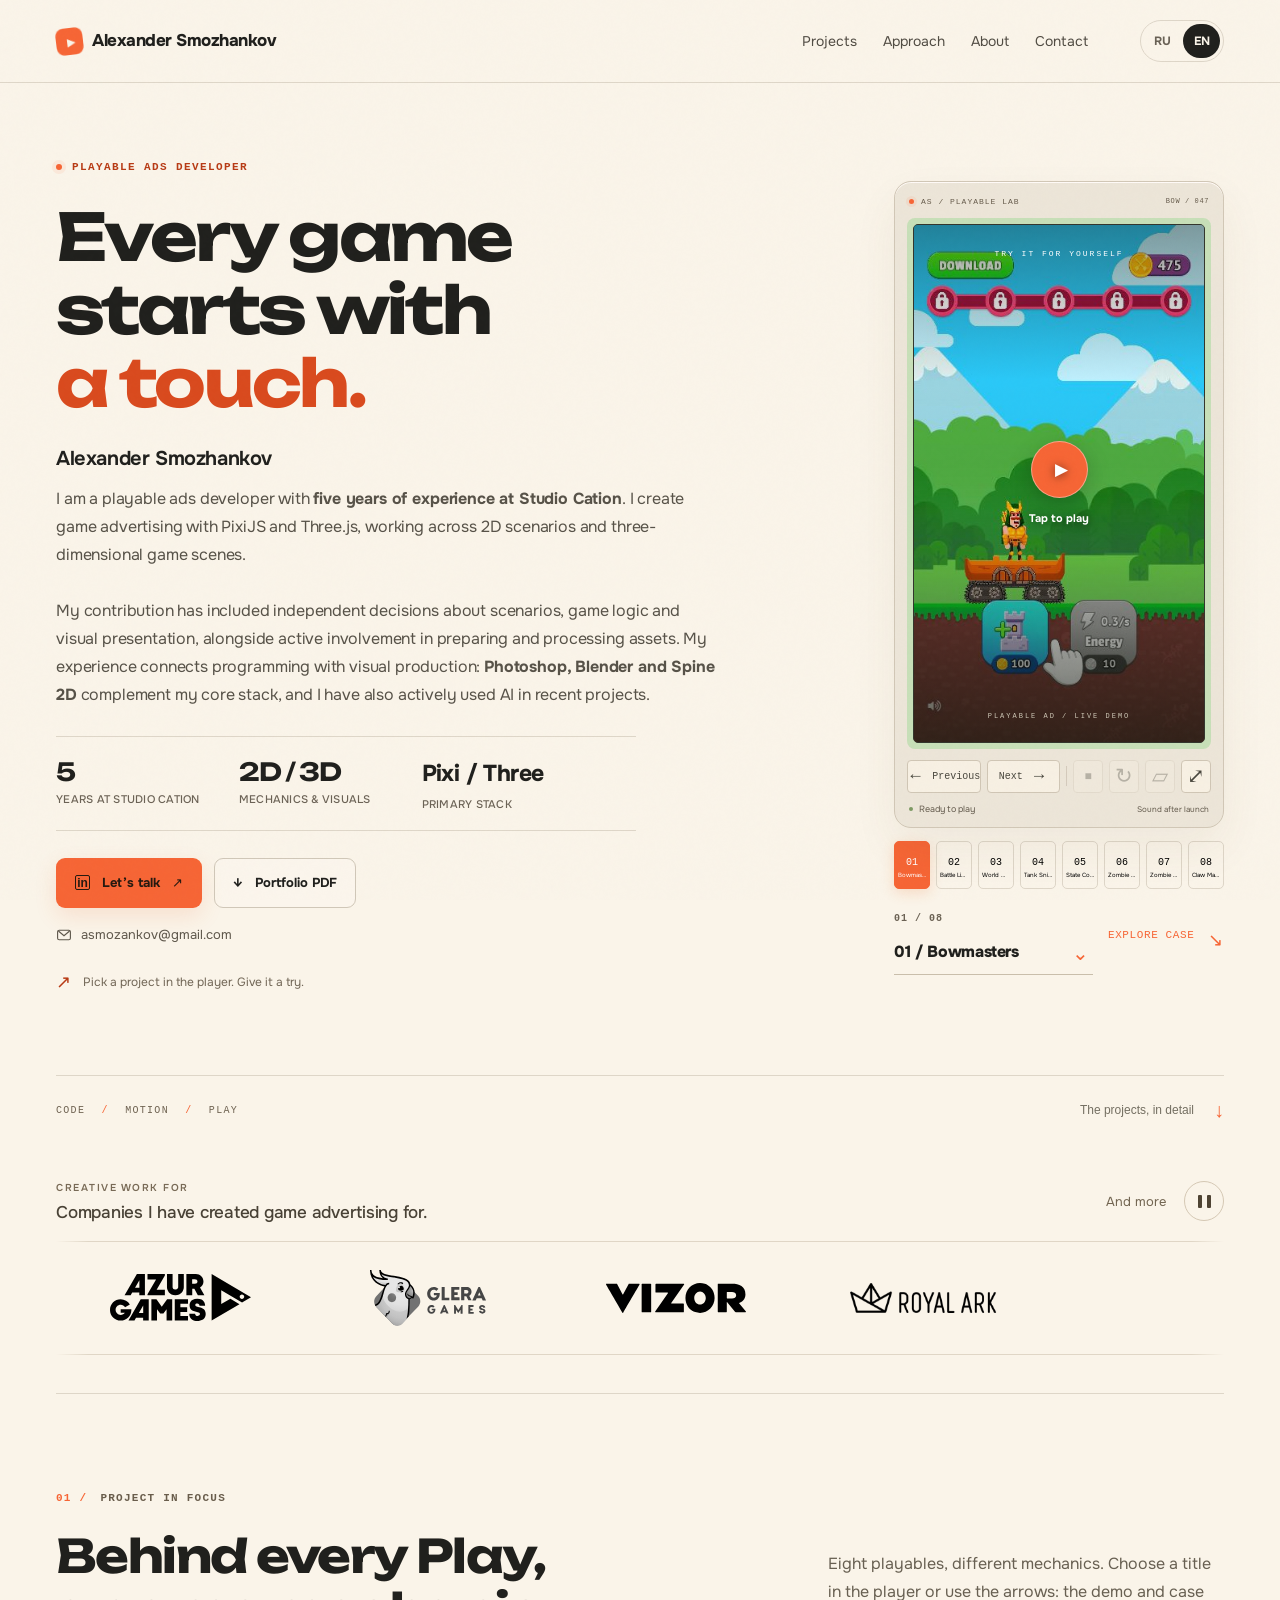
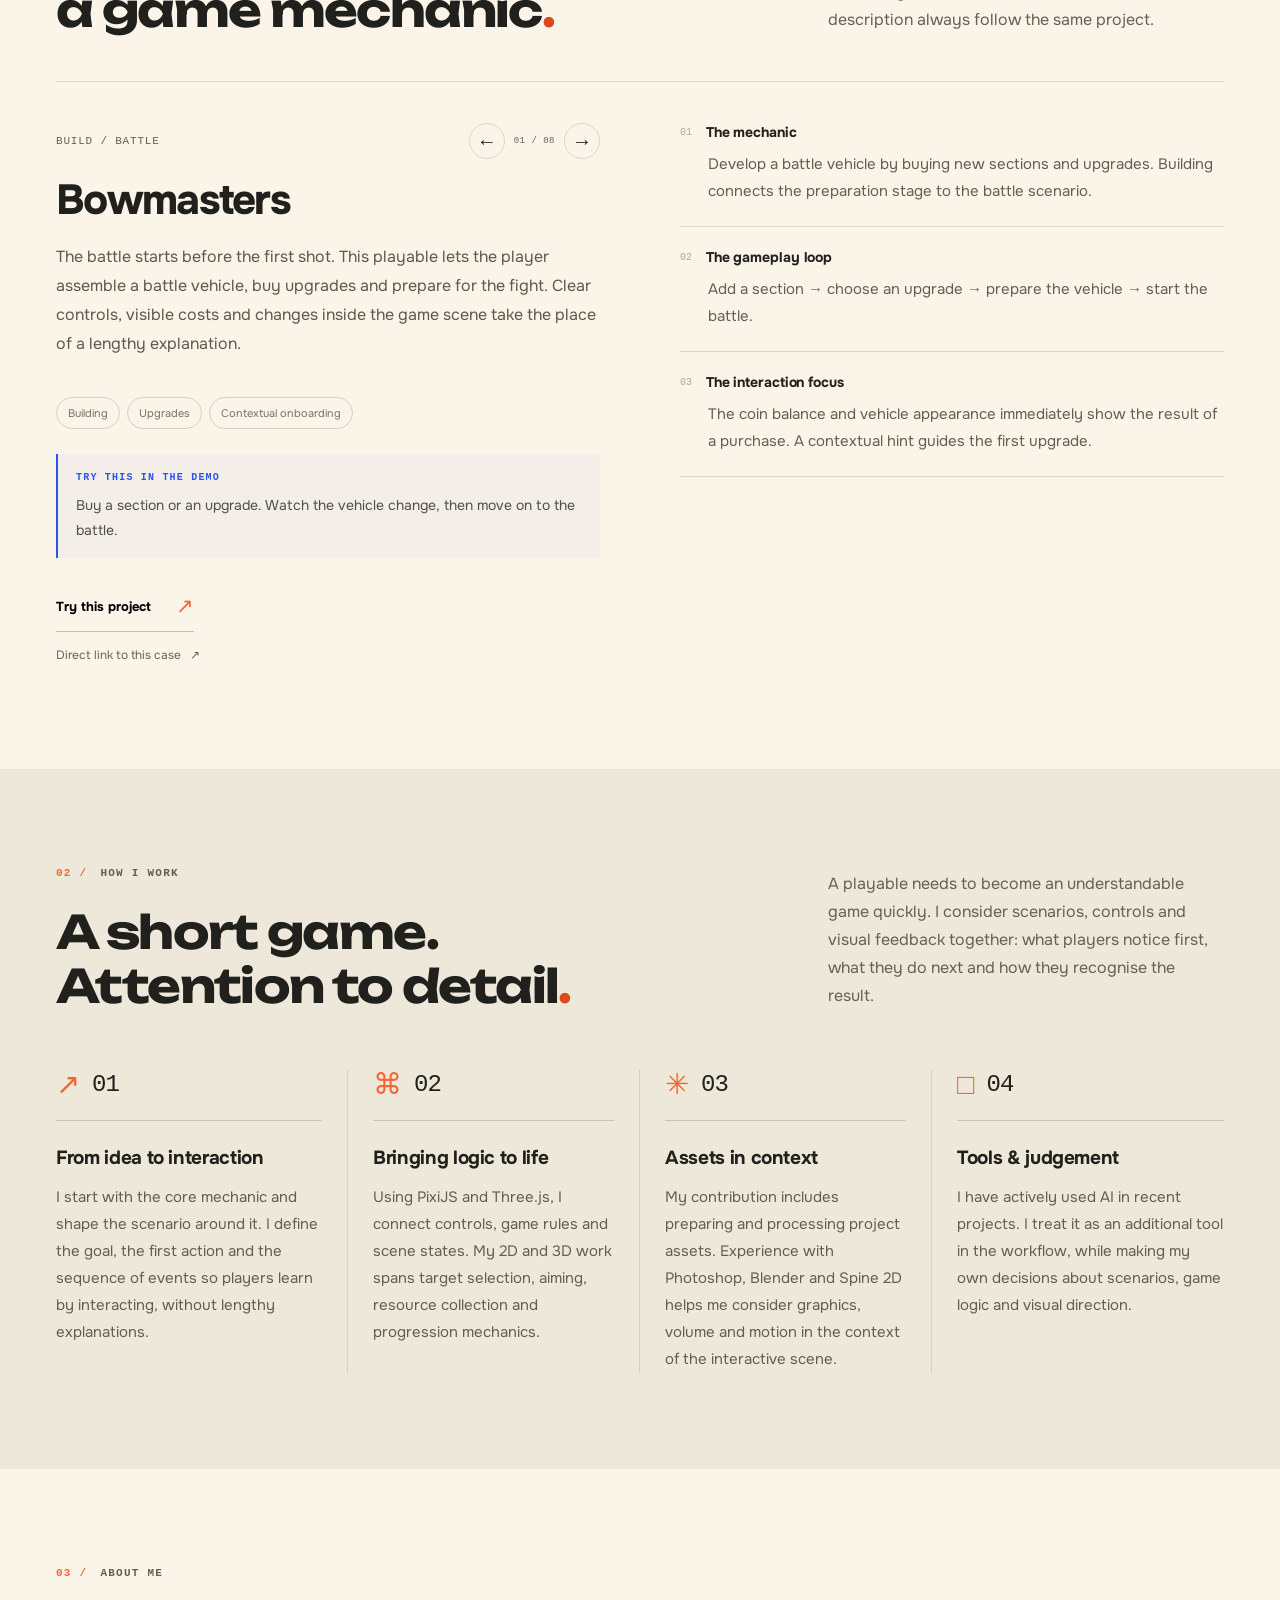
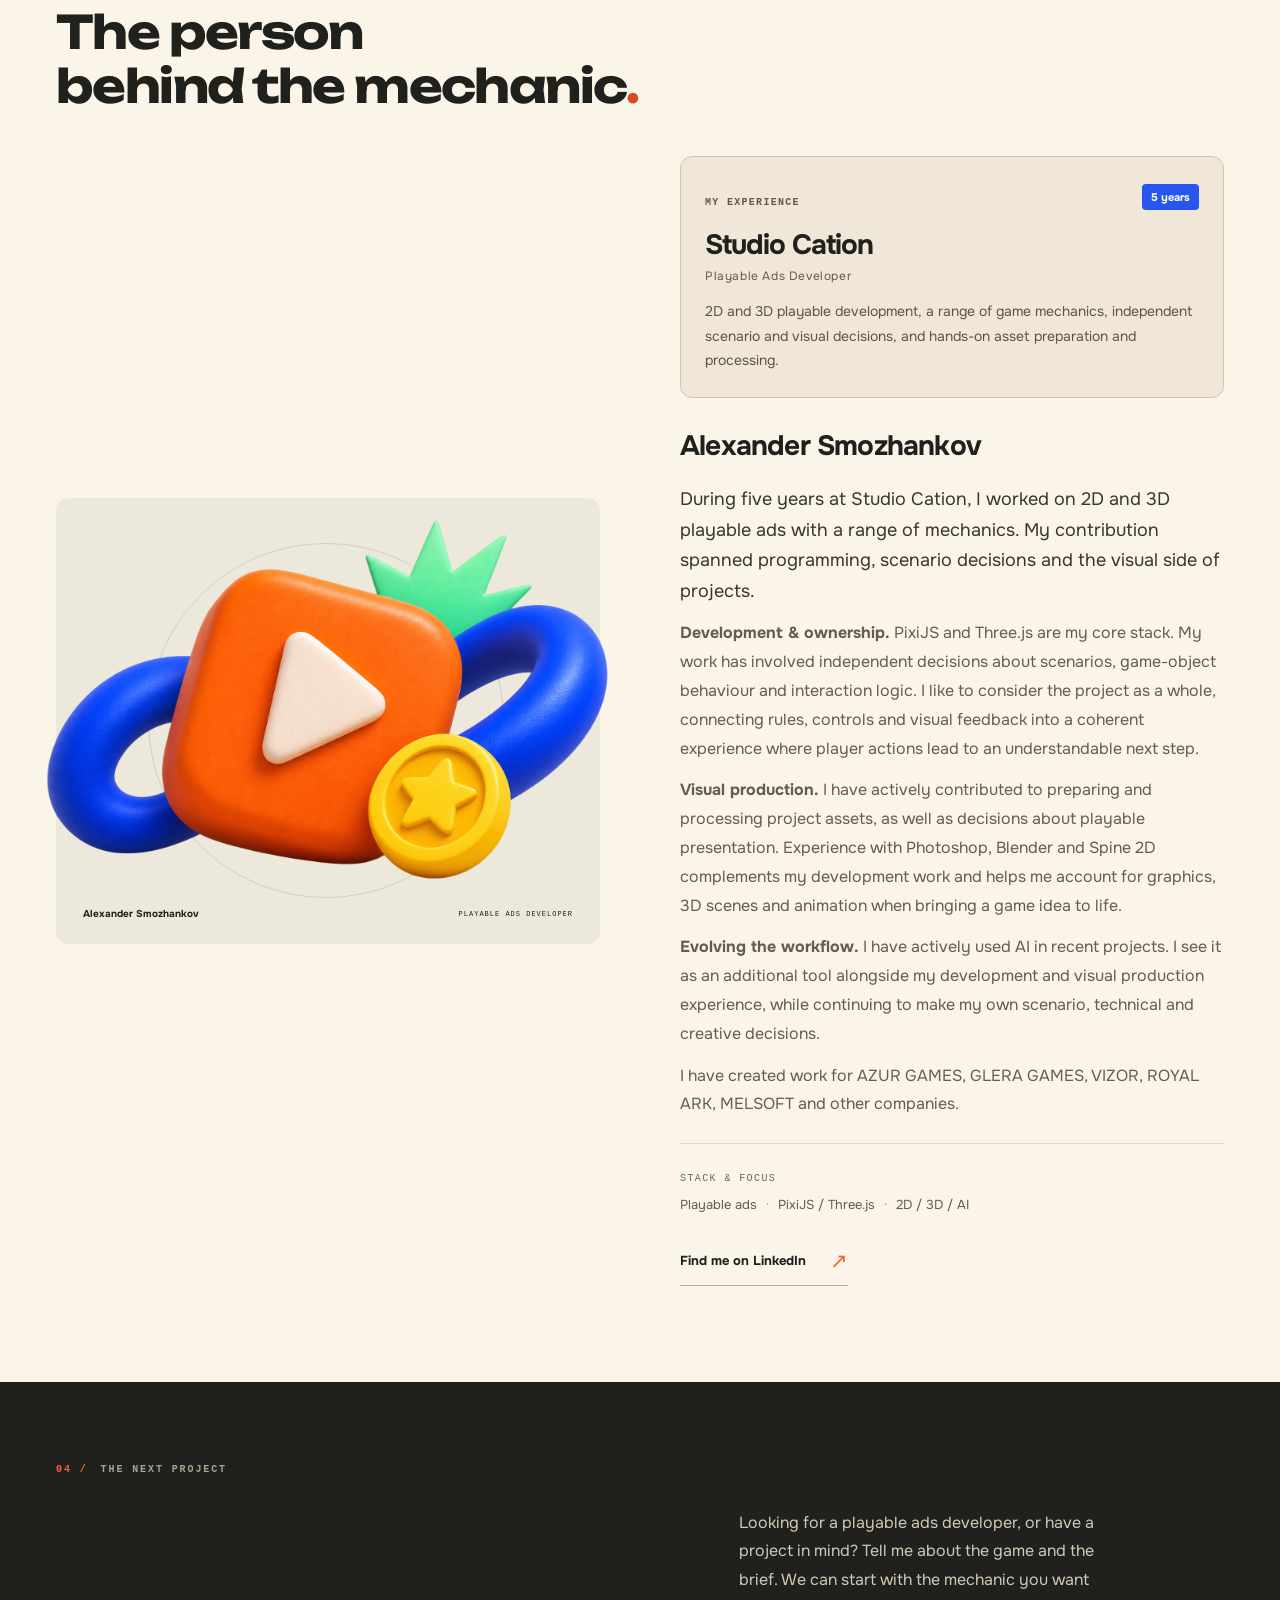
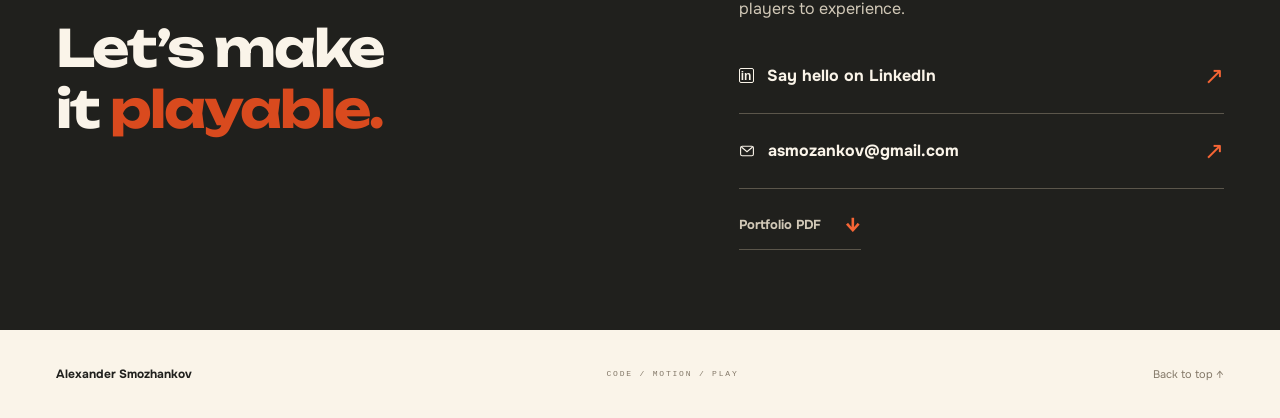
==== commit 3fc29fb8: "Focus bilingual descriptions on developer experience and contribution" ====
--- a/index.html
+++ b/index.html
@@ -12,7 +12,7 @@
   <link rel="stylesheet" href="assets/polish.css?v=a287d17ccc6c">
   <link rel="preload" href="assets/fonts/unbounded-latin.woff2" as="font" type="font/woff2" crossorigin>
   <link rel="preload" href="assets/fonts/unbounded-cyrillic.woff2" as="font" type="font/woff2" crossorigin>
-  <script src="app.js?v=8582faffa4f1" defer></script>
+  <script src="app.js?v=209b09d55567" defer></script>
 </head>
 <body>
   <a class="skip-link" href="#work" data-i18n="skip">Перейти к проектам</a>
@@ -27,7 +27,7 @@
         <p class="eyebrow hero-eyebrow"><span class="status-dot" aria-hidden="true"></span>PLAYABLE ADS DEVELOPER</p>
         <h1 id="hero-title" data-i18n="heroTitle">Игра<br>начинается<br><span class="accent">с касания.</span></h1>
         <p class="hero-name" data-i18n="name">Александр Сможанков</p>
-        <p class="hero-description" data-i18n="heroDescription">Разрабатываю playable ads — мини-игры, в которых знакомство с продуктом начинается с действия. Пять лет в Studio Cation: 2D и 3D, боевые сцены, тактика, сбор ресурсов и развитие.<br><br>Моя работа объединяет <strong>сценарий, код и визуальную подачу</strong>. Принимаю решения о логике и механиках, участвую в подготовке и обработке ассетов, собираю интерактивные сцены на PixiJS и Three.js.</p>
+        <p class="hero-description" data-i18n="heroDescription">Я разработчик playable ads с <strong>пятью годами опыта в Studio Cation</strong>. Создаю игровые креативы на PixiJS и Three.js: от 2D-сценариев до трёхмерных игровых сцен.<br><br>В проектах я принимал самостоятельные решения по сценариям, игровой логике и визуальной подаче, активно участвовал в подготовке и обработке ассетов. Мой опыт соединяет программирование и визуальное производство: <strong>Photoshop, Blender и Spine 2D</strong> дополняют основной стек, а в последних проектах я также активно использовал ИИ.</p>
         <div class="hero-facts"><div><strong>5</strong><span data-i18n="factProjects">ЛЕТ В STUDIO CATION</span></div><div><strong>2D / 3D</strong><span data-i18n="factWorlds">МЕХАНИКИ И ВИЗУАЛ</span></div><div><strong class="stack-fact">Pixi / Three</strong><span data-i18n="factBrowser">ОСНОВНОЙ СТЕК</span></div></div>
         <div class="hero-ctas"><a class="button button-orange" href="https://www.linkedin.com/in/aliaxandr-smazhankou-711505274/" target="_blank" rel="noopener noreferrer"><span class="linkedin-icon" aria-hidden="true">in</span><span data-i18n="contactButton">Обсудим проект</span><span aria-hidden="true">↗</span></a><a class="button button-outline pdf-link" href="pdf/Alexander-Smozhankov-RU.pdf?v=20261109-copy2" download><span aria-hidden="true">↓</span><span data-i18n="download">Портфолио PDF</span></a></div>
         <a class="hero-email" href="mailto:asmozankov@gmail.com"><svg width="16" height="16" viewBox="0 0 20 20" fill="none" stroke="currentColor" stroke-width="1.4" aria-hidden="true"><rect x="2" y="4" width="16" height="12" rx="2"/><path d="m3 5 7 6 7-6"/></svg><span>asmozankov@gmail.com</span></a>
@@ -50,11 +50,11 @@
     </section>
     <div class="hero-divider wrap"><span>CODE <i>/</i> MOTION <i>/</i> PLAY</span><a href="#project-case"><span data-i18n="scroll">Проекты в деталях</span><span aria-hidden="true">↓</span></a></div>
     <section class="client-strip wrap" aria-labelledby="clients-title"><div class="brand-head"><div><p class="eyebrow" id="clients-title" data-i18n="clientsLabel">КРЕАТИВЫ ДЛЯ</p><p class="brand-subtitle" data-i18n="clientsSubtitle">Компании, для которых я создавал игровые креативы.</p></div><div class="brand-head-actions"><span class="brand-more" data-i18n="clientsMore">И не только</span><button class="motion-control" id="brand-motion" type="button" aria-pressed="true" data-i18n-aria="brandMotion" aria-label="Анимация логотипов"><span class="motion-icon" aria-hidden="true"></span></button></div></div><div class="brand-shelf" id="brand-shelf"><div class="brand-marquee"><ul class="brand-list"><li class="brand-item"><span class="brand-mark brand-mark--azur"><img src="assets/brands/azur.svg" alt="AZUR GAMES" loading="lazy" decoding="async"></span></li><li class="brand-item"><span class="brand-mark brand-mark--glera"><img src="assets/brands/glera.svg" alt="GLERA GAMES" loading="lazy" decoding="async"></span></li><li class="brand-item"><span class="brand-mark brand-mark--vizor"><img src="assets/brands/vizor.svg" alt="VIZOR" loading="lazy" decoding="async"></span></li><li class="brand-item"><span class="brand-mark brand-mark--royal-ark"><img src="assets/brands/royal-ark.png" alt="ROYAL ARK" loading="lazy" decoding="async"></span></li><li class="brand-item"><span class="brand-mark brand-mark--melsoft"><img src="assets/brands/melsoft.jpg" alt="MELSOFT" loading="lazy" decoding="async"></span></li></ul><ul class="brand-list" aria-hidden="true"><li class="brand-item"><span class="brand-mark brand-mark--azur"><img src="assets/brands/azur.svg" alt="" loading="lazy" decoding="async"></span></li><li class="brand-item"><span class="brand-mark brand-mark--glera"><img src="assets/brands/glera.svg" alt="" loading="lazy" decoding="async"></span></li><li class="brand-item"><span class="brand-mark brand-mark--vizor"><img src="assets/brands/vizor.svg" alt="" loading="lazy" decoding="async"></span></li><li class="brand-item"><span class="brand-mark brand-mark--royal-ark"><img src="assets/brands/royal-ark.png" alt="" loading="lazy" decoding="async"></span></li><li class="brand-item"><span class="brand-mark brand-mark--melsoft"><img src="assets/brands/melsoft.jpg" alt="" loading="lazy" decoding="async"></span></li></ul></div></div></section>
-    <section class="case-section wrap section-space" id="project-case" aria-labelledby="case-title"><div class="section-heading reveal"><div><p class="eyebrow"><span class="section-index">01 /</span><span data-i18n="caseLabel">ПРОЕКТ В ФОКУСЕ</span></p><h2 id="case-heading" data-i18n="caseHeading">За каждым Play&nbsp;—<br>своя механика<span class="accent">.</span></h2></div><p class="section-intro" data-i18n="caseIntro">От первого выстрела до добычи ресурсов: восемь разных способов вовлечь игрока в действие. В каждом кейсе — идея сценария, игровая петля и детали взаимодействия. Рядом можно попробовать сам playable.</p></div>
+    <section class="case-section wrap section-space" id="project-case" aria-labelledby="case-title"><div class="section-heading reveal"><div><p class="eyebrow"><span class="section-index">01 /</span><span data-i18n="caseLabel">ПРОЕКТ В ФОКУСЕ</span></p><h2 id="case-heading" data-i18n="caseHeading">За каждым Play&nbsp;—<br>своя механика<span class="accent">.</span></h2></div><p class="section-intro" data-i18n="caseIntro">Восемь playable с разными механиками. Выбери название в плеере или листай стрелками: демо и описание всегда показывают один проект.</p></div>
       <article class="case-panel reveal" id="case-panel" role="tabpanel" aria-live="polite" aria-atomic="true"><div class="case-main"><div class="case-topline"><p class="case-category" id="case-category"></p><div class="case-nav"><button type="button" data-case-step="-1" aria-label="Предыдущий проект">←</button><span id="case-position">01 / 08</span><button type="button" data-case-step="1" aria-label="Следующий проект">→</button></div></div><h3 id="case-title"></h3><p class="case-summary" id="case-summary"></p><div class="case-tags" id="case-tags"></div><aside class="demo-prompt"><p class="eyebrow" data-i18n="demoLabel">ПОПРОБУЙ В ДЕМО</p><p id="demo-instruction"></p></aside><button class="text-button" id="case-play" type="button"><span data-i18n="tryProject">Попробовать этот проект</span><span aria-hidden="true">↗</span></button><a class="case-permalink" id="case-permalink" href="?project=bow&amp;lang=ru#project-case"><span data-i18n="projectLink">Прямая ссылка на кейс</span><span aria-hidden="true">↗</span></a></div><dl class="case-details"><div><dt><span class="detail-number">01</span><span data-i18n="mechanicLabel">Механика</span></dt><dd id="case-mechanic"></dd></div><div><dt><span class="detail-number">02</span><span data-i18n="loopLabel">Игровая петля</span></dt><dd id="case-loop"></dd></div><div><dt><span class="detail-number">03</span><span data-i18n="interactionLabel">Акцент взаимодействия</span></dt><dd id="case-interaction"></dd></div></dl></article>
     </section>
     <section class="approach-section section-space" id="approach" aria-labelledby="approach-title"><div class="wrap"><div class="section-heading reveal"><div><p class="eyebrow"><span class="section-index">02 /</span><span data-i18n="approachLabel">КАК Я РАБОТАЮ</span></p><h2 id="approach-title" data-i18n="approachTitle">Короткая игра.<br>Внимание к деталям<span class="accent">.</span></h2></div><p class="section-intro" data-i18n="approachIntro">Playable нужно быстро превратить в понятную игру. Поэтому я рассматриваю сценарий, управление и визуальный отклик вместе: что игрок заметит первым, какое действие совершит и как поймёт его результат.</p></div><div class="approach-grid"><article class="approach-step reveal"><div class="step-marker"><span aria-hidden="true">↗</span><span>01</span></div><h3 data-i18n="step1Title">От идеи к действию</h3><p data-i18n="step1Body">Начинаю с основной механики и выстраиваю вокруг неё сценарий. Определяю цель, первое действие и последовательность событий, чтобы знакомство с игрой происходило в процессе, а не через длинные объяснения.</p></article><article class="approach-step reveal"><div class="step-marker"><span aria-hidden="true">⌘</span><span>02</span></div><h3 data-i18n="step2Title">Логика, которая оживает</h3><p data-i18n="step2Body">На PixiJS и Three.js связываю управление, игровые правила и состояния сцены. Работаю как с 2D, так и с 3D: от выбора противника и прицеливания до добычи ресурсов и механик развития.</p></article><article class="approach-step reveal"><div class="step-marker"><span aria-hidden="true">✳</span><span>03</span></div><h3 data-i18n="step3Title">Ассеты в контексте игры</h3><p data-i18n="step3Body">Моя работа включает подготовку и обработку материалов для проектов. Опыт в Photoshop, Blender и Spine 2D помогает оценивать графику, объём и движение вместе с тем, как они будут работать в интерактивной сцене.</p></article><article class="approach-step reveal"><div class="step-marker"><span aria-hidden="true">□</span><span>04</span></div><h3 data-i18n="step4Title">Инструменты и решения</h3><p data-i18n="step4Body">В последних проектах активно использовал ИИ. Включаю его в рабочий процесс как дополнительный инструмент, сохраняя самостоятельный подход к сценариям, игровой логике и визуальным решениям.</p></article></div></div></section>
-    <section class="about-section wrap section-space" id="about" aria-labelledby="about-title"><div class="section-heading reveal"><div><p class="eyebrow"><span class="section-index">03 /</span><span data-i18n="aboutLabel">ОБО МНЕ</span></p><h2 id="about-title" data-i18n="aboutTitle">Человек<br>за механикой<span class="accent">.</span></h2></div></div><div class="about-layout"><div class="about-art reveal"><img src="assets/hero.png" alt="" width="1536" height="1024" loading="lazy"><div class="about-signature"><span data-i18n="name">Александр Сможанков</span><span>PLAYABLE ADS DEVELOPER</span></div></div><div class="about-copy reveal"><div class="experience-card"><div class="experience-top"><p class="eyebrow" data-i18n="experienceLabel">МОЙ ОПЫТ</p><span data-i18n="experienceDuration">5 лет</span></div><strong>Studio Cation</strong><span class="experience-role">Playable Ads Developer</span><p data-i18n="experienceScope">Пять лет работы над игровыми креативами: программирование, самостоятельные решения по сценариям и визуальной части, подготовка и обработка проектных ассетов.</p></div><h3 data-i18n="name">Александр Сможанков</h3><p class="about-lead" data-i18n="aboutLead">Я разработчик playable ads с пятью годами опыта в Studio Cation. Мне интересно превращать игровую идею в короткий интерактивный опыт — от первого касания до понятного результата.</p><p data-i18n="aboutBody"><strong>Сценарий и разработка.</strong> Работал с разными механиками в 2D и 3D и принимал самостоятельные решения по сценариям, логике и визуальной части плейблов. Для меня это единая задача: управление должно поддерживать механику, а изменения в сцене — помогать игроку понимать происходящее. Основной стек — PixiJS и Three.js.</p><p data-i18n="aboutAssets"><strong>Графика и подготовка материалов.</strong> Активно участвовал в подготовке и обработке ассетов по проектам. Есть опыт работы в Photoshop, Blender и Spine 2D: это помогает смотреть на playable со стороны разработки и визуального производства, учитывать особенности графики, 3D и анимации при сборке сцены.</p><p data-i18n="aboutPortfolio"><strong>Новые инструменты.</strong> В последнее время активно использовал ИИ в работе над проектами. При этом сценарий, логика и визуальная целостность остаются решениями, за которые я отвечаю сам.</p><p data-i18n="aboutClients">Среди компаний, для которых я делал креативы, — AZUR GAMES, GLERA GAMES, VIZOR, ROYAL ARK, MELSOFT и другие.</p><div class="about-focus"><span data-i18n="focusLabel">СТЕК И ФОКУС</span><p>Playable ads <i>·</i> <span data-i18n="focusInteraction">PixiJS / Three.js</span> <i>·</i> <span data-i18n="focusMotion">2D / 3D / ИИ</span></p></div><a class="text-link" href="https://www.linkedin.com/in/aliaxandr-smazhankou-711505274/" target="_blank" rel="noopener noreferrer"><span data-i18n="moreLinkedIn">Профиль в LinkedIn</span><span aria-hidden="true">↗</span></a></div></div></section>
+    <section class="about-section wrap section-space" id="about" aria-labelledby="about-title"><div class="section-heading reveal"><div><p class="eyebrow"><span class="section-index">03 /</span><span data-i18n="aboutLabel">ОБО МНЕ</span></p><h2 id="about-title" data-i18n="aboutTitle">Человек<br>за механикой<span class="accent">.</span></h2></div></div><div class="about-layout"><div class="about-art reveal"><img src="assets/hero.png" alt="" width="1536" height="1024" loading="lazy"><div class="about-signature"><span data-i18n="name">Александр Сможанков</span><span>PLAYABLE ADS DEVELOPER</span></div></div><div class="about-copy reveal"><div class="experience-card"><div class="experience-top"><p class="eyebrow" data-i18n="experienceLabel">МОЙ ОПЫТ</p><span data-i18n="experienceDuration">5 лет</span></div><strong>Studio Cation</strong><span class="experience-role">Playable Ads Developer</span><p data-i18n="experienceScope">Разработка 2D- и 3D-playable, работа с разными механиками, самостоятельные сценарные и визуальные решения, подготовка и обработка ассетов.</p></div><h3 data-i18n="name">Александр Сможанков</h3><p class="about-lead" data-i18n="aboutLead">За пять лет в Studio Cation я работал над playable ads с разными механиками в 2D и 3D. Мой вклад охватывал программирование, сценарные решения и визуальную часть проектов.</p><p data-i18n="aboutBody"><strong>Разработка и самостоятельность.</strong> Основной стек — PixiJS и Three.js. В работе я принимал решения о сценариях, поведении игровых объектов и логике взаимодействия. Мне важно видеть проект целиком: связывать правила игры, управление и визуальный отклик в последовательный интерактивный опыт, где действие игрока получает понятное продолжение.</p><p data-i18n="aboutAssets"><strong>Визуальная сторона проекта.</strong> Я активно участвовал в подготовке и обработке ассетов, а также в решениях по визуальной подаче плейблов. Опыт работы в Photoshop, Blender и Spine 2D дополняет разработку и помогает учитывать особенности графики, трёхмерной сцены и анимации при реализации игровой идеи.</p><p data-i18n="aboutPortfolio"><strong>Развитие рабочего процесса.</strong> В последнее время активно использовал ИИ в проектах. Для меня это дополнительный инструмент рядом с опытом разработки и работы с визуалом; сценарные, технические и творческие решения я продолжаю принимать самостоятельно.</p><p data-i18n="aboutClients">Среди компаний, для которых я делал креативы, — AZUR GAMES, GLERA GAMES, VIZOR, ROYAL ARK, MELSOFT и другие.</p><div class="about-focus"><span data-i18n="focusLabel">СТЕК И ФОКУС</span><p>Playable ads <i>·</i> <span data-i18n="focusInteraction">PixiJS / Three.js</span> <i>·</i> <span data-i18n="focusMotion">2D / 3D / ИИ</span></p></div><a class="text-link" href="https://www.linkedin.com/in/aliaxandr-smazhankou-711505274/" target="_blank" rel="noopener noreferrer"><span data-i18n="moreLinkedIn">Профиль в LinkedIn</span><span aria-hidden="true">↗</span></a></div></div></section>
     <section class="contact-section" id="contact" aria-labelledby="contact-title"><div class="wrap"><p class="eyebrow reveal"><span class="section-index">04 /</span><span data-i18n="contactLabel">СЛЕДУЮЩИЙ ПРОЕКТ</span></p><div class="contact-row reveal"><h2 id="contact-title" data-i18n="contactTitle">Давай сделаем<br>это <span class="accent">игрой.</span></h2><div class="contact-copy"><p data-i18n="contactDescription">Ищешь разработчика playable ads или хочешь обсудить проект? Расскажи об игре и задаче — начнём с того, какую механику стоит дать попробовать игроку.</p><a class="contact-link" href="https://www.linkedin.com/in/aliaxandr-smazhankou-711505274/" target="_blank" rel="noopener noreferrer"><span class="linkedin-icon" aria-hidden="true">in</span><span data-i18n="contactLinkedIn">Связаться в LinkedIn</span><span aria-hidden="true">↗</span></a><a class="contact-link contact-email" href="mailto:asmozankov@gmail.com"><svg width="16" height="16" viewBox="0 0 20 20" fill="none" stroke="currentColor" stroke-width="1.4" aria-hidden="true"><rect x="2" y="4" width="16" height="12" rx="2"/><path d="m3 5 7 6 7-6"/></svg><span>asmozankov@gmail.com</span><span aria-hidden="true">↗</span></a><a class="text-link pdf-link" href="pdf/Alexander-Smozhankov-RU.pdf?v=20261109-copy2" download><span data-i18n="download">Портфолио PDF</span><span aria-hidden="true">↓</span></a></div></div></div></section>
   </main>
   <footer class="wrap footer"><a href="#top" data-i18n="name">Александр Сможанков</a><span>CODE / MOTION / PLAY</span><a href="#top"><span data-i18n="backTop">Наверх</span> ↑</a></footer>
